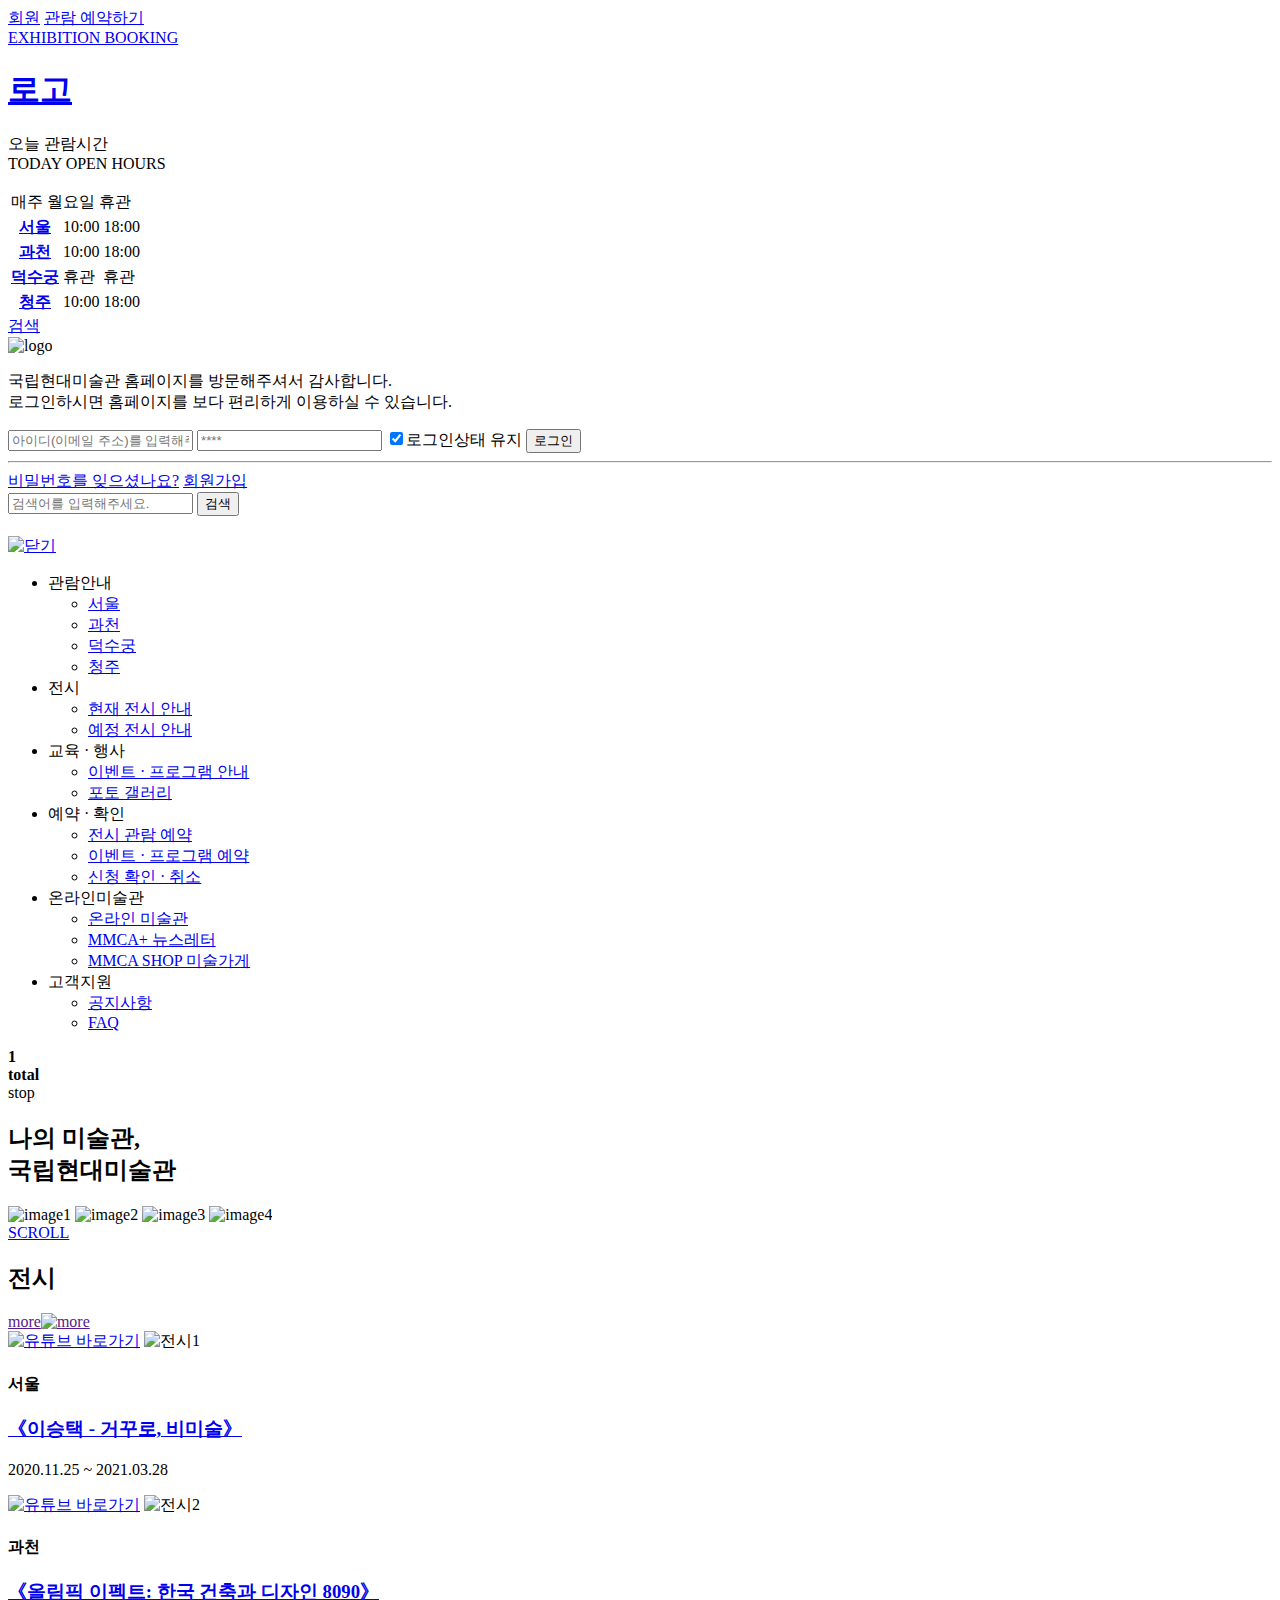
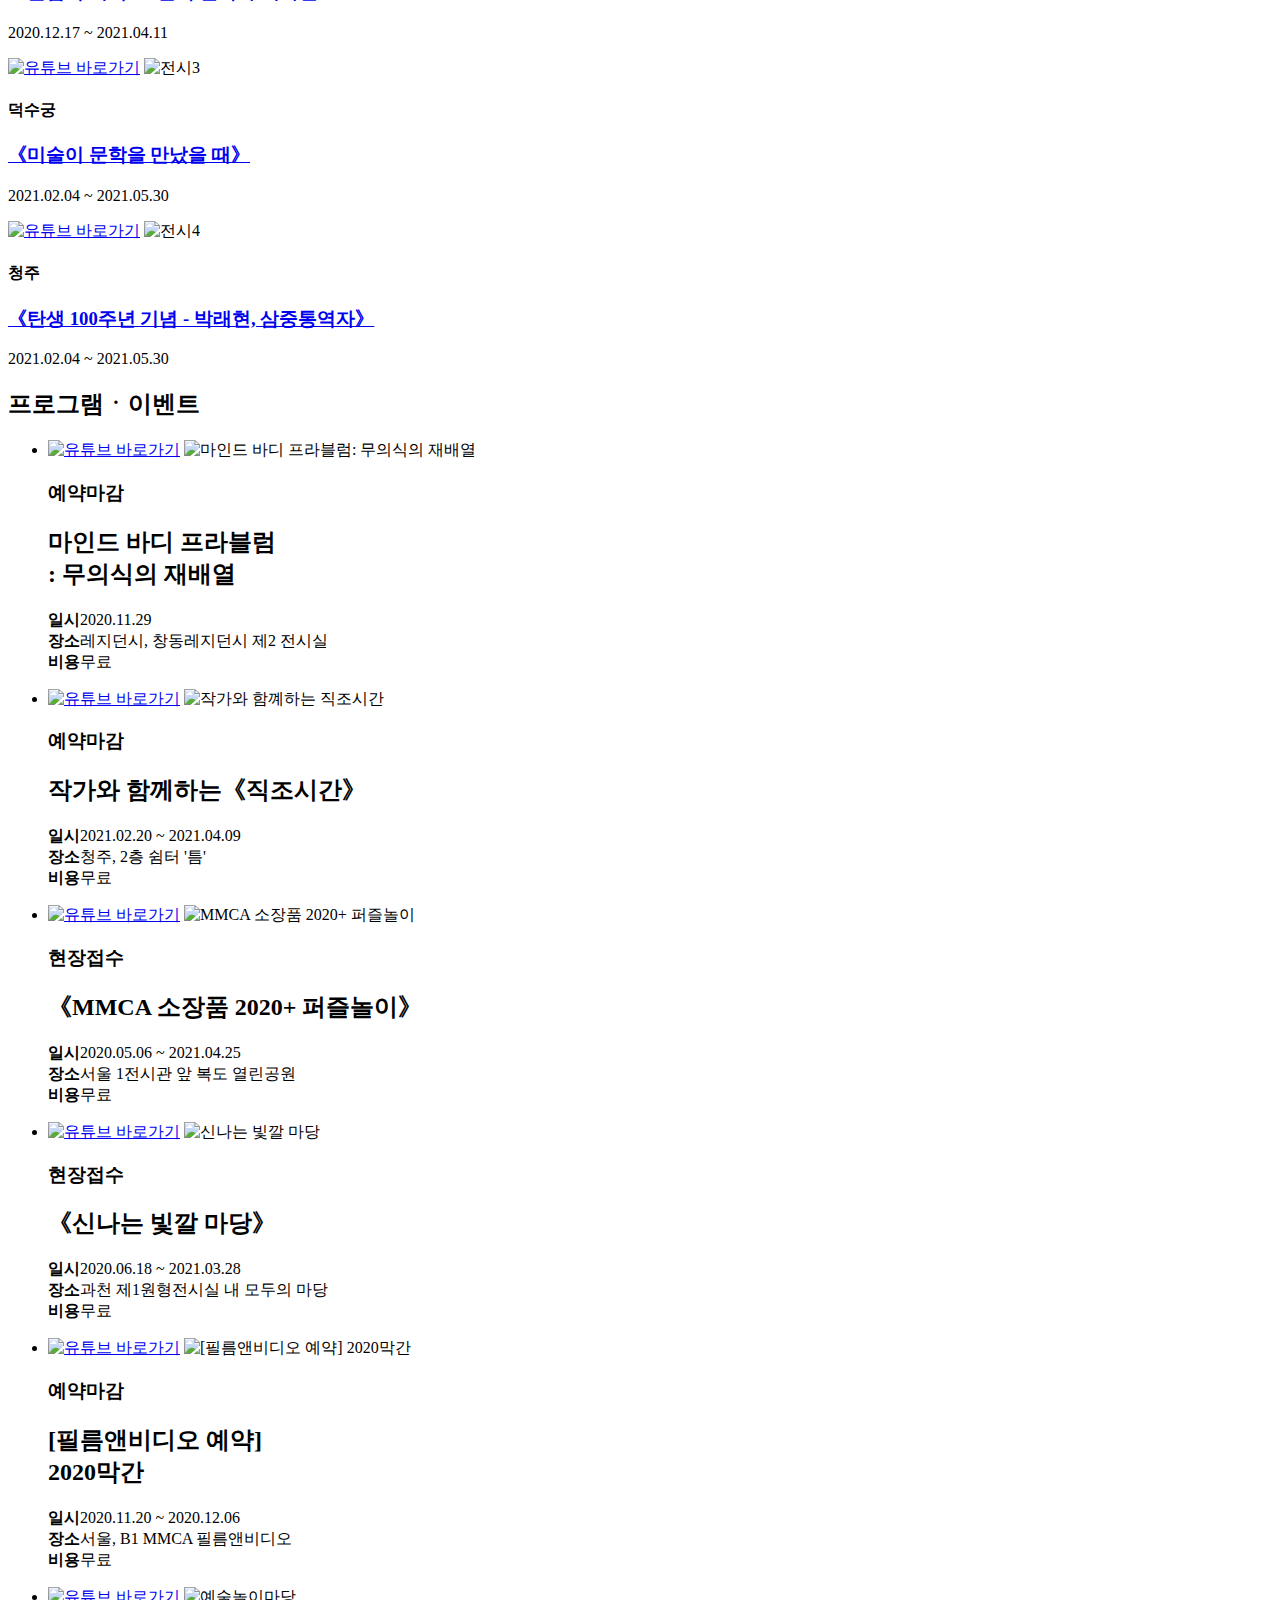
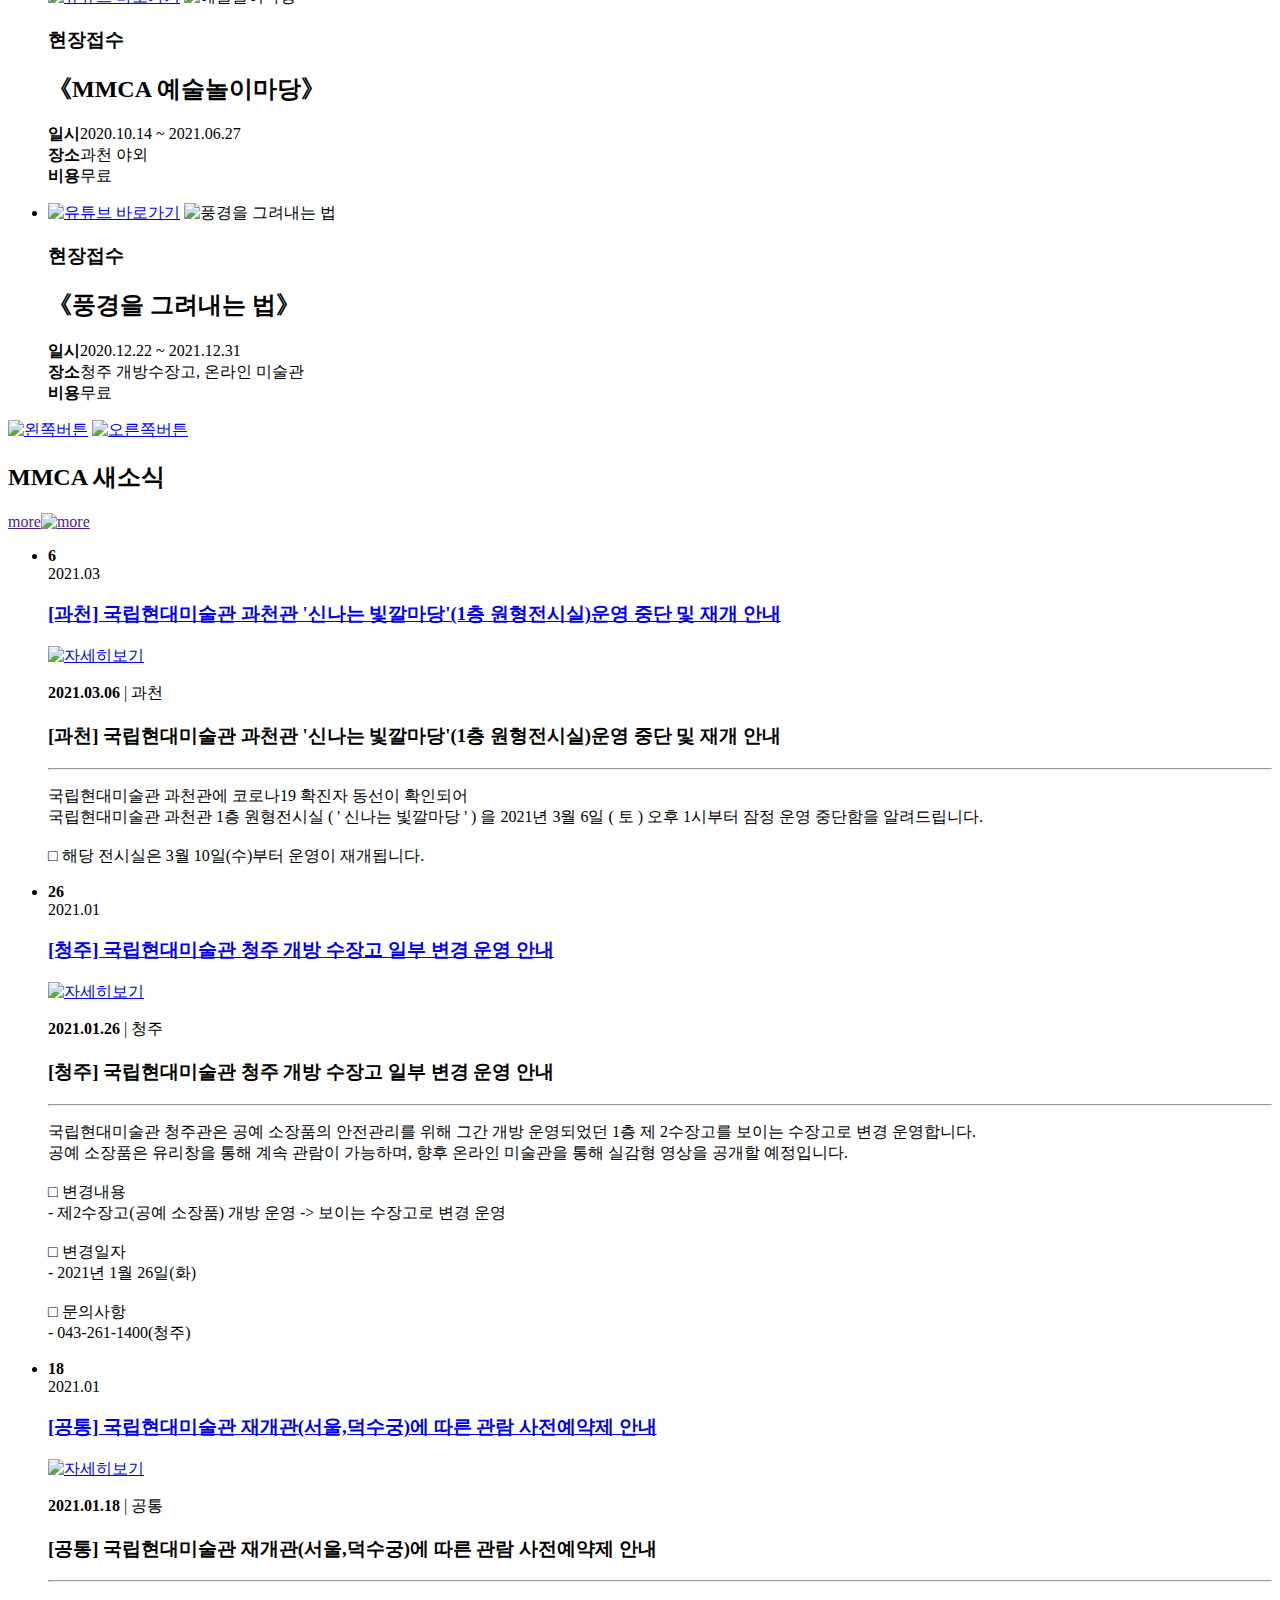
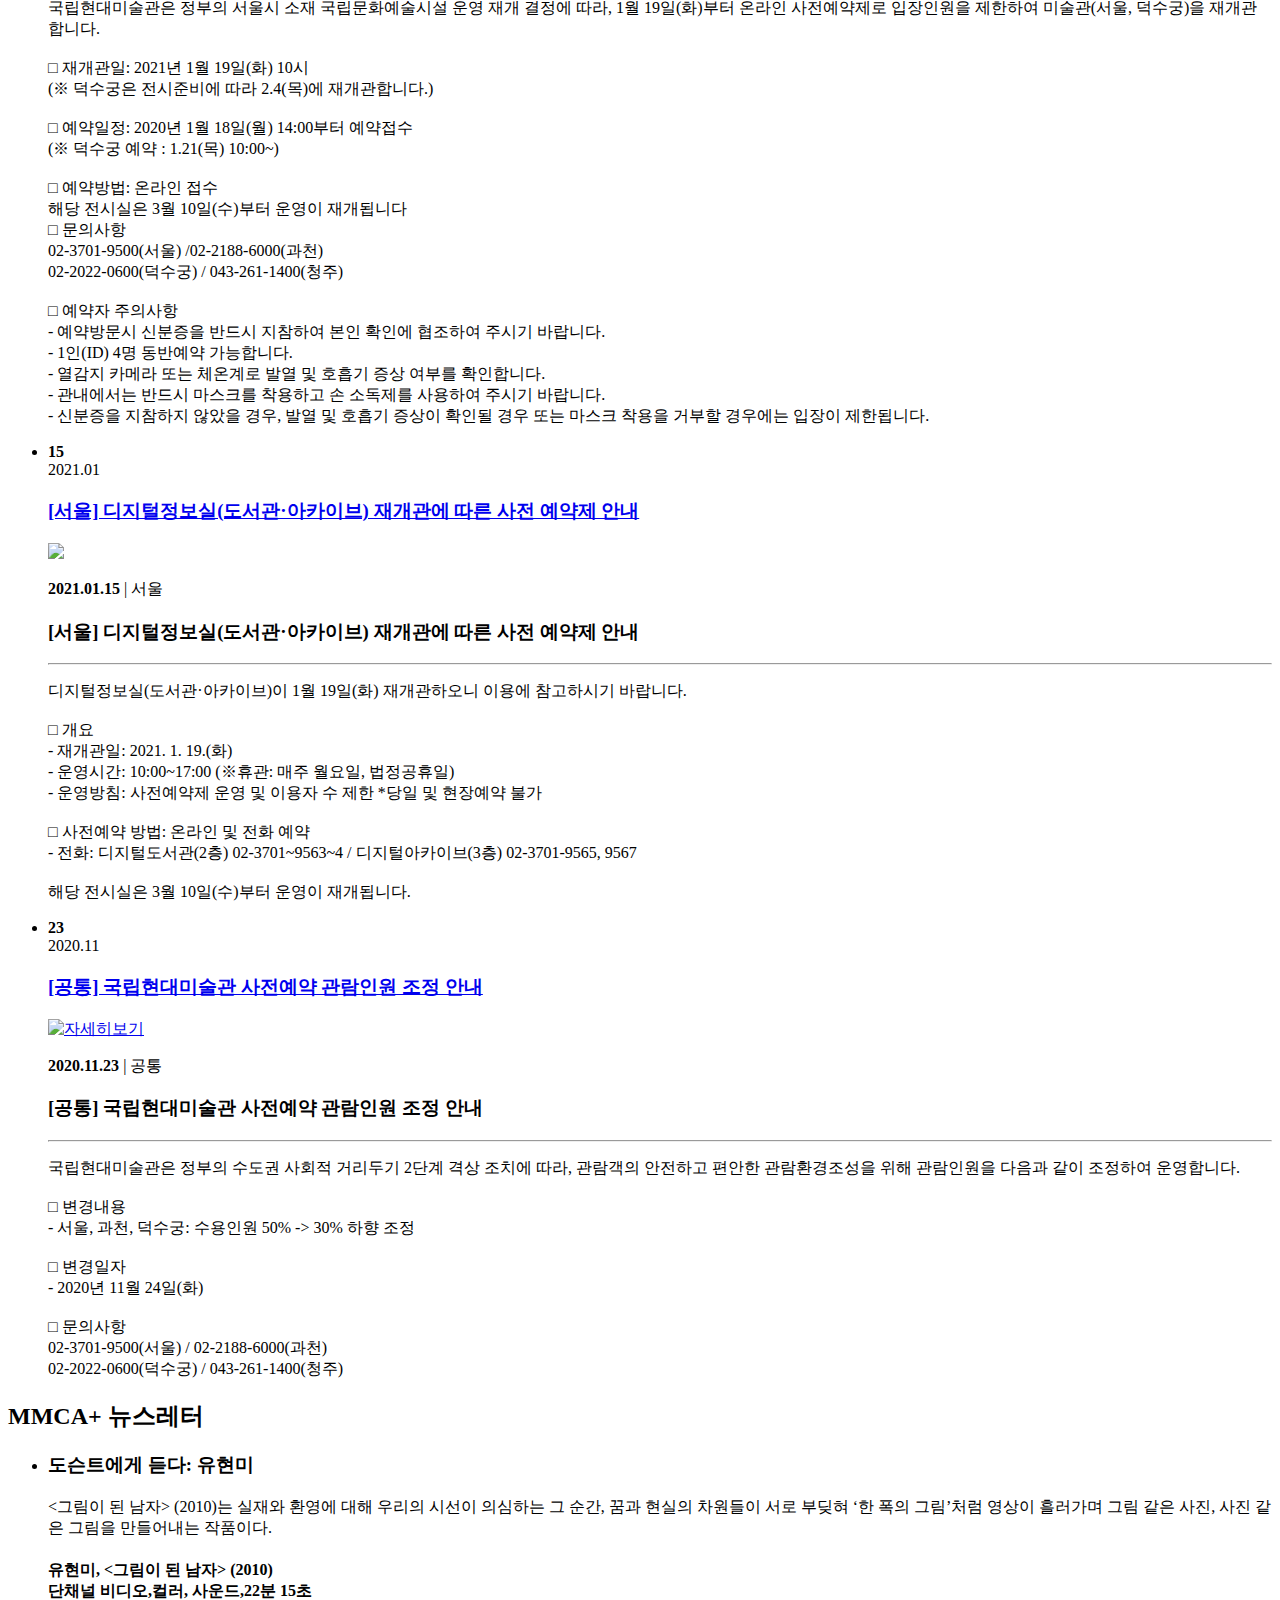
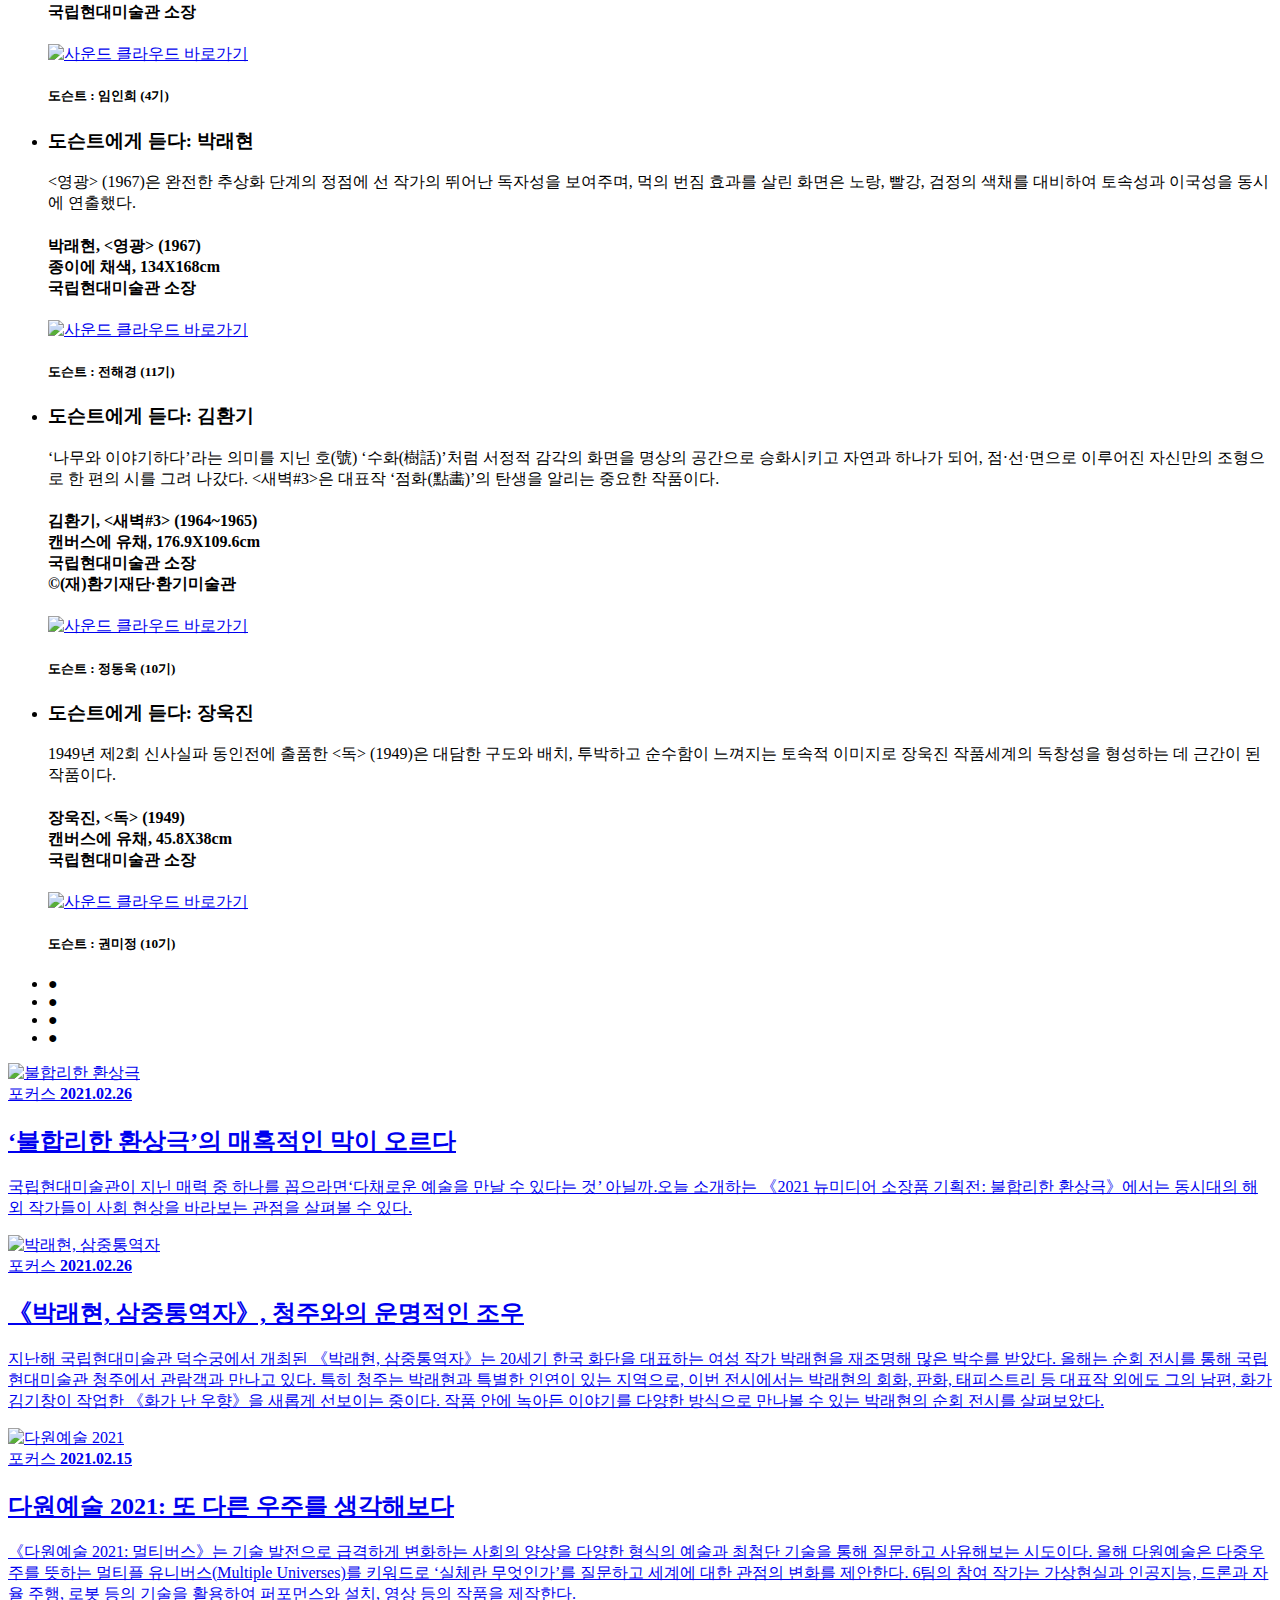
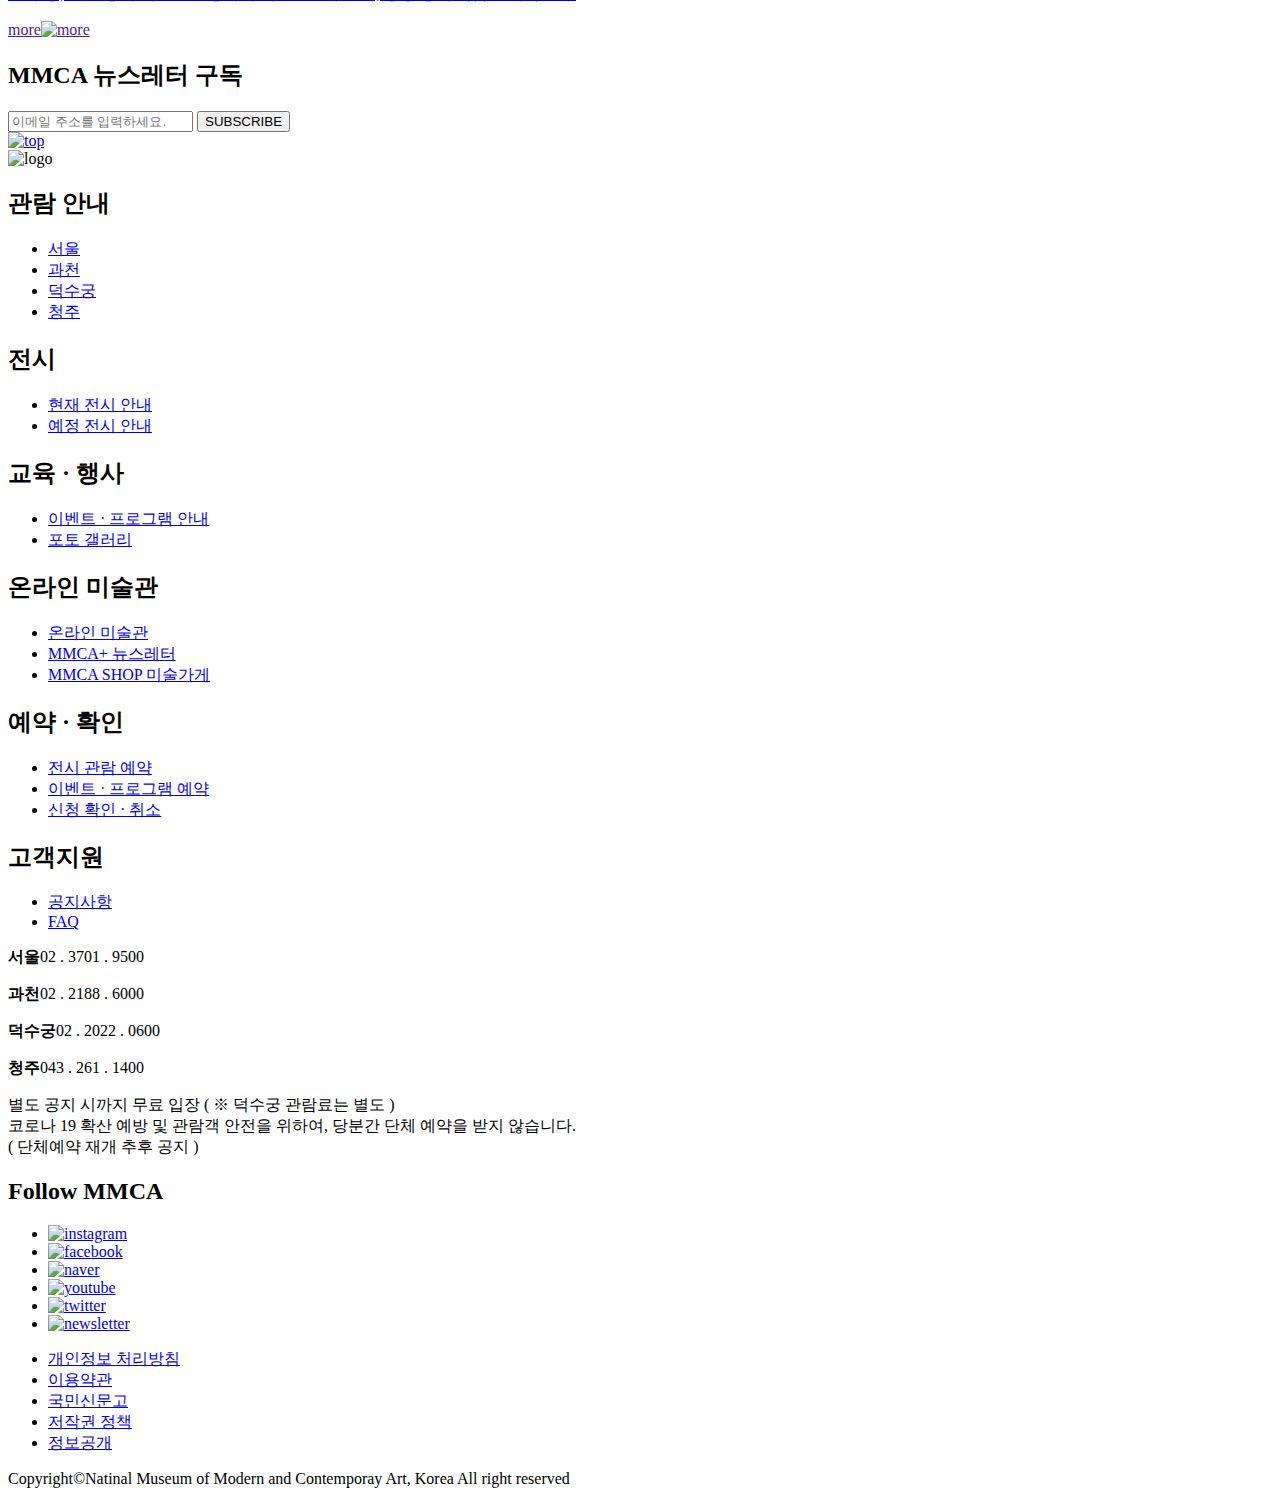
==== index.html @ 51058ab1 "Add files via upload" ====
<!DOCTYPE html>
<html lang="ko">

<head>
    <meta charset="UTF-8" />
    <meta http-equiv="X-UA-Compatible" content="IE=edge" />
    <title>국립현대미술관</title>
    <link rel="shortcut icon" href="images/favicon/logo-Favicon.ico" />
    <link rel="stylesheet" type="text/css" href="css/reset.css" />
    <link rel="stylesheet" type="text/css" href="css/colorbox.css" />
    <link rel="stylesheet" type="text/css" href="css/index.css" />
    <script src="js/jquery-1.12.4.min.js"></script>
    <script src="js/jquery-ui.min.js"></script>
    <script src="js/jquery.colorbox-min.js"></script>
    <script src="js/index.js"></script>
</head>


<body>
    <header id="header">
        <div class="header_inner">
            <a href="#" class="menu_btn">
                <b>
                    <span class="line1"></span>
                    <span class="line2"></span>
                    <span class="line3"></span>
                </b>
            </a>
            <a href="#" class="user_btn">회원</a>

            <a href="#" class="booking_btn">관람 예약하기<br /><span>EXHIBITION BOOKING</span></a>
            <h1 class="logo"><a href="index.html">로고</a></h1>
            <div class="opening_btn">
                <p>오늘 관람시간<br /><span>TODAY OPEN HOURS</span></p>

                <table>
                    <tr>
                        <td colspan="3"> 매주 월요일 휴관 </td>
                    </tr>
                    <tr>
                        <th><a href="exhibition.html">서울</a></th>
                        <td>10:00</td>
                        <td>18:00</td>
                    </tr>
                    <tr>
                        <th><a href="exhibition.html">과천</a></th>
                        <td>10:00</td>
                        <td>18:00</td>
                    </tr>
                    <tr>
                        <th><a href="exhibition.html">덕수궁</a></th>
                        <td>휴관</td>
                        <td>휴관</td>
                    </tr>
                    <tr>
                        <th><a href="exhibition.html">청주</a></th>
                        <td>10:00</td>
                        <td>18:00</td>
                    </tr>
                </table>
            </div>
            <a href="#" class="search_btn">검색</a>

        </div>

        <div id="user_box" class="user_box">
            <form class="user_form animate" action="#" method="POST">
                <img src="images/s_images/modal-logo.png" alt="logo" class="user_logo" />
                <p>
                    국립현대미술관 홈페이지를 방문해주셔서 감사합니다.<br />로그인하시면
                    홈페이지를 보다 편리하게 이용하실 수 있습니다.
                </p>
                <div class="user_continer">
                    <input type="email" placeholder="아이디(이메일 주소)를 입력해주세요." name="uname" required />
                    <input type="password" placeholder="****" name="psw" required />
                    <label class="remember">
                        <input type="checkbox" checked="checked" name="remember" />로그인상태 유지
                    </label>
                    <button type="submit">로그인</button>
                    <hr />
                    <span class="psw"><a href="#">비밀번호를 잊으셨나요?</a></span>
                    <span class="join"><a href="#">회원가입</a></span>
                </div>
            </form>
            <div class="bg"></div>
        </div>
        <div id="search_box" class="search_box">
            <form action="#" method="get" class="search_form animate">
                <input type="search" name="search_str" placeholder="검색어를 입력해주세요." />
                <button type="submit">검색</button>
            </form>
            <div class="bg"></div>
        </div>
        <div class="slide_menu">
            <nav>
                <h2 class="logo"></h2>
                <a href="#" class="close"><img src="images/s_images/nav-Icon-close.png" alt="닫기" /></a>
                <ul class="gnb">
                    <li class="depth1">
                        <span>관람안내</span>
                        <ul class="depth2">
                            <li><a href="visit.html">서울</a></li>
                            <li><a href="visit.html">과천</a></li>
                            <li><a href="visit.html">덕수궁</a></li>
                            <li><a href="visit.html">청주</a></li>
                        </ul>
                    </li>

                    <li class="depth1">
                        <span>전시</span>
                        <ul class="depth2">
                            <li><a href="exhibition.html">현재 전시 안내</a></li>
                            <li><a href="exhibition.html">예정 전시 안내</a></li>
                        </ul>
                    </li>
                    <li class="depth1">
                        <span>교육 · 행사</span>
                        <ul class="depth2">
                            <li><a href="#">이벤트 · 프로그램 안내</a></li>
                            <li><a href="#">포토 갤러리</a></li>
                        </ul>
                    </li>
                    <li class="depth1">
                        <span>예약 · 확인</span>
                        <ul class="depth2">
                            <li><a href="#">전시 관람 예약</a></li>
                            <li><a href="#">이벤트 · 프로그램 예약</a></li>
                            <li><a href="#">신청 확인 · 취소</a></li>
                        </ul>
                    </li>

                    <li class="depth1">
                        <span>온라인미술관</span>
                        <ul class="depth2">
                            <li><a href="#">온라인 미술관</a></li>
                            <li><a href="#">MMCA+ 뉴스레터</a></li>
                            <li>
                                <a href="https://www.mmcashop.co.kr" target="_blank">MMCA SHOP 미술가게</a>
                            </li>
                        </ul>
                    </li>

                    <li class="depth1">
                        <span>고객지원</span>
                        <ul class="depth2">
                            <li><a href="#">공지사항</a></li>
                            <li><a href="#">FAQ</a></li>
                        </ul>
                    </li>
                </ul>
                <div class="menu_bg"></div>
            </nav>
        </div>
    </header>

    <main id="anchor1" class="page">
        <div id="main">

            <div class="left">

                <div id="slide_log">
                    <b class="count">1</b>
                    <div class="progress">
                        <span></span>
                    </div>
                    <b class="total">total</b>
                    <div class="control">
                        <a>stop</a>
                    </div>

                    <h2>나의 미술관,<br /><span>국립현대미술관</span></h2>
                </div>
            </div>
            <div class="main_slide">
                <img src="images/p_images/main-slide-1.png" alt="image1" class="active" />
                <img src="images/p_images/main-slide-2.png" alt="image2" />
                <img src="images/p_images/main-slide-3.png" alt="image3" />
                <img src="images/p_images/main-slide-4.png" alt="image4" />
            </div>
            <div class="scroll">
                <a href="#"><span>SCROLL</span></a>
            </div>
        </div>
    </main>
    <!--전시-->
    <section id="anchor2" class="page">
        <div class="wrap">
            <div class="top_wrap">
                <h2>전시</h2>
                <a href="" class="more_btn"><span class="motion">more</span><img src="images/s_images/more.png" alt="more" /></a>
            </div>

            <div class="exhibition_wrap">
                <div class="exhibition_box">
                    <!--//HOVER-->
                    <div class="img_box">
                        <a class="youtube" href="https://www.youtube.com/embed/fTu1I7o-Ls0" target="_blank"><img src="images/s_images/Icon-play-circle.png" alt="유튜브 바로가기" /></a>

                        <img src="images/p_images/exhibition-1.jpg" alt="전시1" />
                    </div>
                    <div class="info">
                        <h4 class="place">서울</h4>
                        <h3 class="subject">
                            <a href="#">《이승택 - 거꾸로, 비미술》</a>
                        </h3>
                        <p>2020.11.25 ~ 2021.03.28</p>
                    </div>
                </div>

                <div class="exhibition_box">
                    <!--//HOVER-->
                    <div class="img_box">
                        <a class="youtube" href="https://www.youtube.com/embed/PvD2aB8pCgw" target="_blank"><img src="images/s_images/Icon-play-circle.png" alt="유튜브 바로가기" /></a>

                        <img src="images/p_images/exhibition-2.jpg" alt="전시2" />
                    </div>
                    <div class="info">
                        <h4 class="place">과천</h4>
                        <h3 class="subject">
                            <a href="#">《올림픽 이펙트: 한국 건축과 디자인 8090》</a>
                        </h3>
                        <p>2020.12.17 ~ 2021.04.11</p>
                    </div>
                </div>

                <div class="exhibition_box">
                    <!--//HOVER-->
                    <div class="img_box">
                        <a class="youtube" href="https://www.youtube.com/embed/xanAzlp-4cU" target="_blank"><img src="images/s_images/Icon-play-circle.png" alt="유튜브 바로가기" /></a>

                        <img src="images/p_images/exhibition-3.png" alt="전시3" />
                    </div>

                    <div class="info">
                        <h4 class="place">덕수궁</h4>
                        <h3 class="subject">
                            <a href="#">《미술이 문학을 만났을 때》</a>
                        </h3>
                        <p>2021.02.04 ~ 2021.05.30</p>
                    </div>
                </div>

                <div class="exhibition_box">
                    <!--//HOVER-->
                    <div class="img_box">
                        <a class="youtube" href="https://www.youtube.com/embed/UVJIyiz0Rf4" target="_blank"><img src="images/s_images/Icon-play-circle.png" alt="유튜브 바로가기" /></a>

                        <img src="images/p_images/exhibition-4.jpg" alt="전시4" />
                    </div>
                    <div class="info">
                        <h4 class="place">청주</h4>
                        <h3 class="subject">
                            <a href="#">《탄생 100주년 기념 - 박래현, 삼중통역자》</a>
                        </h3>
                        <p>2021.02.04 ~ 2021.05.30</p>
                    </div>
                </div>
            </div>
        </div>
    </section>
    <!--이벤트-->
    <section id="anchor3" class="page">
        <h2>프로그램ㆍ이벤트</h2>
        <div id="eventMove">
            <!--이벤트 박스 -->
            <ul class="event_wrap">
                <li class="event1">
                    <div class="event_img">
                        <a class="youtube" href="https://www.youtube.com/embed/XAckNaCFVEc" target="_blank"><img src="images/s_images/Icon-play-circle.png" alt="유튜브 바로가기" /></a>

                        <img src="images/p_images/event-7.png" alt="마인드 바디 프라블럼: 무의식의 재배열" />
                    </div>

                    <div class="info">
                        <h3 class="caption">예약마감</h3>
                        <h2>마인드 바디 프라블럼<br />: 무의식의 재배열</h2>
                        <p>
                            <b>일시</b>2020.11.29<br />
                            <b>장소</b>레지던시, 창동레지던시 제2 전시실<br />
                            <b>비용</b>무료<br />
                        </p>
                    </div>
                </li>
                <li class="event2">
                    <div class="event_img">
                        <a class="youtube" href="https://www.youtube.com/embed/nSdS3ds6gTk" target="_blank"><img src="images/s_images/Icon-play-circle.png" alt="유튜브 바로가기" /></a>

                        <img src="images/p_images/event-5.png" alt="작가와 함꼐하는 직조시간" />
                    </div>

                    <div class="info">
                        <h3 class="caption">예약마감</h3>
                        <h2>작가와 함께하는《직조시간》</h2>
                        <p>
                            <b>일시</b>2021.02.20 ~ 2021.04.09<br />
                            <b>장소</b>청주, 2층 쉼터 '틈'<br />
                            <b>비용</b>무료<br />
                        </p>
                    </div>
                </li>
                <li class="event3">
                    <div class="event_img">
                        <a class="youtube" href="https://www.youtube.com/embed/McGyzt1WIWk" target="_blank"><img src="images/s_images/Icon-play-circle.png" alt="유튜브 바로가기" /></a>

                        <img src="images/p_images/event-1.png" alt="MMCA 소장품 2020+ 퍼즐놀이" />
                    </div>

                    <div class="info">
                        <h3 class="caption">현장접수</h3>
                        <h2>《MMCA 소장품 2020+ 퍼즐놀이》</h2>
                        <p>
                            <b>일시</b>2020.05.06 ~ 2021.04.25<br />
                            <b>장소</b>서울 1전시관 앞 복도 열린공원<br />
                            <b>비용</b>무료<br />
                        </p>
                        <p></p>
                    </div>
                </li>
                <li class="event4">
                    <div class="event_img">
                        <a class="youtube" href="https://www.youtube.com/embed/JSy-cx0ZkmY" target="_blank"><img src="images/s_images/Icon-play-circle.png" alt="유튜브 바로가기" /></a>

                        <img src="images/p_images/event-2.png" alt="신나는 빛깔 마당" />
                    </div>

                    <div class="info">
                        <h3 class="caption">현장접수</h3>
                        <h2>《신나는 빛깔 마당》</h2>
                        <p>
                            <b>일시</b>2020.06.18 ~ 2021.03.28<br />
                            <b>장소</b>과천 제1원형전시실 내 모두의 마당<br />
                            <b>비용</b>무료<br />
                        </p>
                    </div>
                </li>
                <li class="event5">
                    <div class="event_img">
                        <a class="youtube" href="https://www.youtube.com/embed/q8jZw4iZNmo" target="_blank"><img src="images/s_images/Icon-play-circle.png" alt="유튜브 바로가기" /></a>

                        <img src="images/p_images/event-6.png" alt="[필름앤비디오 예약] 2020막간" />
                    </div>

                    <div class="info">
                        <h3 class="caption">예약마감</h3>
                        <h2>
                            [필름앤비디오 예약]<br />
                            2020막간
                        </h2>
                        <p>
                            <b>일시</b>2020.11.20 ~ 2020.12.06<br />
                            <b>장소</b>서울, B1 MMCA 필름앤비디오<br />
                            <b>비용</b>무료<br />
                        </p>
                    </div>
                </li>
                <li class="event6">
                    <div class="event_img">
                        <a class="youtube" href="https://www.youtube.com/embed/ZgwqW1_BPio" target="_blank"><img src="images/s_images/Icon-play-circle.png" alt="유튜브 바로가기" /></a>
                        <img src="images/p_images/event-3.png" alt="예술놀이마당" />
                    </div>
                    <div class="info">
                        <h3 class="caption">현장접수</h3>
                        <h2>《MMCA 예술놀이마당》</h2>
                        <p>
                            <b>일시</b>2020.10.14 ~ 2021.06.27<br />
                            <b>장소</b>과천 야외<br />
                            <b>비용</b>무료<br />
                        </p>
                    </div>
                </li>
                <li class="event7">
                    <div class="event_img">
                        <a class="youtube" href="https://www.youtube.com/embed/KR4ZXMUNp_M" target="_blank"><img src="images/s_images/Icon-play-circle.png" alt="유튜브 바로가기" /></a>

                        <img src="images/p_images/event-4.png" alt="풍경을 그려내는 법" />
                    </div>

                    <div class="info">
                        <h3 class="caption">현장접수</h3>
                        <h2>《풍경을 그려내는 법》</h2>
                        <p>
                            <b>일시</b>2020.12.22 ~ 2021.12.31<br />
                            <b>장소</b>청주 개방수장고, 온라인 미술관<br />
                            <b>비용</b>무료<br />
                        </p>
                    </div>
                </li>
            </ul>
        </div>
        <!--이동버튼-->
        <a href="#" class="btn prev"><img src="images/s_images/prev-btn.png" alt="왼쪽버튼" /></a>
        <a href="#" class="btn next"><img src="images/s_images/next-btn.png" alt="오른쪽버튼" /></a>
    </section>
    <!--공지사항 -->
    <section id="anchor4" class="page">
        <div class="notice_wrap">
            <div class="top">
                <h2>MMCA 새소식</h2>
                <a href="" class="more_btn"><span class="motion">more</span><img src="images/s_images/more.png" alt="more" /></a>
            </div>

            <div class="notice">
                <ul class="show_box">
                    <li>
                        <div class="modal_wrap">
                            <p><b>6</b><br />2021.03</p>
                            <a class="modal" href="#modal_content_1">
                                <h3>
                                    [과천] 국립현대미술관 과천관 '신나는 빛깔마당'(1층
                                    원형전시실)운영 중단 및 재개 안내
                                </h3>
                                <img src="images/s_images/plus_b.png" alt="자세히보기" />
                            </a>
                        </div>

                        <div class="modal_hide">
                            <div class="modal_content" id="modal_content_1">
                                <p class="date"><b>2021.03.06</b> | 과천</p>

                                <h3>
                                    [과천] 국립현대미술관 과천관 '신나는 빛깔마당'(1층
                                    원형전시실)운영 중단 및 재개 안내
                                </h3>

                                <hr />

                                <p class="text">
                                    국립현대미술관 과천관에 코로나19 확진자 동선이 확인되어
                                    <br />국립현대미술관 과천관 1층 원형전시실 ( ' 신나는
                                    빛깔마당 ' ) 을 2021년 3월 6일 ( 토 ) 오후 1시부터 잠정 운영
                                    중단함을 알려드립니다. <br /><br />□ 해당 전시실은 3월
                                    10일(수)부터 운영이 재개됩니다.
                                </p>
                            </div>
                        </div>
                    </li>

                    <li>
                        <div class="modal_wrap">
                            <p><b>26</b><br />2021.01</p>
                            <a class="modal" href="#modal_content_2">
                                <h3>
                                    [청주] 국립현대미술관 청주 개방 수장고 일부 변경 운영 안내
                                </h3>
                                <img src="images/s_images/plus_b.png" alt="자세히보기" />
                            </a>
                        </div>

                        <div class="modal_hide">
                            <div class="modal_content" id="modal_content_2">
                                <p class="date"><b>2021.01.26 </b>| 청주</p>
                                <h3>
                                    [청주] 국립현대미술관 청주 개방 수장고 일부 변경 운영 안내
                                </h3>
                                <hr />
                                <p class="text">
                                    국립현대미술관 청주관은 공예 소장품의 안전관리를 위해 그간
                                    개방 운영되었던 1층 제 2수장고를 보이는 수장고로 변경
                                    운영합니다.<br />
                                    공예 소장품은 유리창을 통해 계속 관람이 가능하며, 향후
                                    온라인 미술관을 통해 실감형 영상을 공개할 예정입니다.<br /><br />
                                    □ 변경내용<br />
                                    - 제2수장고(공예 소장품) 개방 운영 -> 보이는 수장고로 변경
                                    운영<br /><br />
                                    □ 변경일자<br />
                                    - 2021년 1월 26일(화)<br /><br />
                                    □ 문의사항<br />
                                    - 043-261-1400(청주)<br />
                                </p>
                            </div>
                        </div>
                    </li>

                    <li>
                        <div class="modal_wrap">
                            <p><b>18</b><br />2021.01</p>

                            <a class="modal" href="#modal_content_3">
                                <h3>
                                    [공통] 국립현대미술관 재개관(서울,덕수궁)에 따른 관람
                                    사전예약제 안내
                                </h3>
                                <img src="images/s_images/plus_b.png" alt="자세히보기" />
                            </a>
                        </div>
                        <div class="modal_hide">
                            <div class="modal_content" id="modal_content_3">
                                <p class="date"><b>2021.01.18 </b>| 공통</p>
                                <h3>
                                    [공통] 국립현대미술관 재개관(서울,덕수궁)에 따른 관람
                                    사전예약제 안내
                                </h3>
                                <hr />
                                <p class="text">
                                    국립현대미술관은 정부의 서울시 소재 국립문화예술시설 운영
                                    재개 결정에 따라, 1월 19일(화)부터 온라인 사전예약제로
                                    입장인원을 제한하여 미술관(서울, 덕수궁)을 재개관합니다.<br /><br />
                                    □ 재개관일: 2021년 1월 19일(화) 10시<br />
                                    (※ 덕수궁은 전시준비에 따라 2.4(목)에 재개관합니다.)<br /><br />
                                    □ 예약일정: 2020년 1월 18일(월) 14:00부터 예약접수<br />
                                    (※ 덕수궁 예약 : 1.21(목) 10:00~)<br /><br />
                                    □ 예약방법: 온라인 접수<br />
                                    해당 전시실은 3월 10일(수)부터 운영이 재개됩니다<br />
                                    □ 문의사항<br />
                                    02-3701-9500(서울) /02-2188-6000(과천)<br />
                                    02-2022-0600(덕수궁) / 043-261-1400(청주)<br /><br />
                                    □ 예약자 주의사항<br />
                                    - 예약방문시 신분증을 반드시 지참하여 본인 확인에 협조하여
                                    주시기 바랍니다.<br />
                                    - 1인(ID) 4명 동반예약 가능합니다.<br />
                                    - 열감지 카메라 또는 체온계로 발열 및 호흡기 증상 여부를
                                    확인합니다.<br />
                                    - 관내에서는 반드시 마스크를 착용하고 손 소독제를 사용하여
                                    주시기 바랍니다.<br />
                                    - 신분증을 지참하지 않았을 경우, 발열 및 호흡기 증상이
                                    확인될 경우 또는 마스크 착용을 거부할 경우에는 입장이
                                    제한됩니다.
                                </p>
                            </div>
                        </div>
                    </li>

                    <li>
                        <div class="modal_wrap">
                            <p><b>15</b><br />2021.01</p>

                            <a class="modal" href="#modal_content_4">
                                <h3>
                                    [서울] 디지털정보실(도서관·아카이브) 재개관에 따른 사전
                                    예약제 안내
                                </h3>
                                <img src="images/s_images/plus_b.png" />
                            </a>
                        </div>
                        <div class="modal_hide">
                            <div class="modal_content" id="modal_content_4">
                                <p class="date"><b>2021.01.15 </b>| 서울</p>
                                <h3>
                                    [서울] 디지털정보실(도서관·아카이브) 재개관에 따른 사전
                                    예약제 안내
                                </h3>
                                <hr />
                                <p class="text">
                                    디지털정보실(도서관·아카이브)이 1월 19일(화) 재개관하오니
                                    이용에 참고하시기 바랍니다.<br /><br />
                                    □ 개요<br />
                                    - 재개관일: 2021. 1. 19.(화)<br />
                                    - 운영시간: 10:00~17:00 (※휴관: 매주 월요일, 법정공휴일)<br />
                                    - 운영방침: 사전예약제 운영 및 이용자 수 제한 *당일 및
                                    현장예약 불가<br /><br />
                                    □ 사전예약 방법: 온라인 및 전화 예약<br />
                                    - 전화: 디지털도서관(2층) 02-3701~9563~4 /
                                    디지털아카이브(3층) 02-3701-9565, 9567<br /><br />
                                    해당 전시실은 3월 10일(수)부터 운영이 재개됩니다.
                                </p>
                            </div>
                        </div>
                    </li>
                    <li>
                        <div class="modal_wrap">
                            <p><b>23</b><br />2020.11</p>

                            <a class="modal" href="#modal_content_5">
                                <h3>[공통] 국립현대미술관 사전예약 관람인원 조정 안내</h3>
                                <img src="images/s_images/plus_b.png" alt="자세히보기" />
                            </a>
                        </div>
                        <div class="modal_hide">
                            <div class="modal_content" id="modal_content_5">
                                <p class="date"><b>2020.11.23 </b>| 공통</p>
                                <h3>[공통] 국립현대미술관 사전예약 관람인원 조정 안내</h3>
                                <hr />
                                <p class="text">
                                    국립현대미술관은 정부의 수도권 사회적 거리두기 2단계 격상
                                    조치에 따라, 관람객의 안전하고 편안한 관람환경조성을 위해
                                    관람인원을 다음과 같이 조정하여 운영합니다.<br /><br />
                                    □ 변경내용<br />
                                    - 서울, 과천, 덕수궁: 수용인원 50% -> 30% 하향 조정<br /><br />
                                    □ 변경일자<br />
                                    - 2020년 11월 24일(화)<br /><br />
                                    □ 문의사항<br />
                                    02-3701-9500(서울) / 02-2188-6000(과천)<br />
                                    02-2022-0600(덕수궁) / 043-261-1400(청주)
                                </p>
                            </div>
                        </div>
                    </li>
                </ul>
                <!--show_box-->
            </div>
            <!--notice-->
        </div>
        <!--notice_wrap-->
    </section>
    <!--뉴스레터-->
    <section id="anchor5" class="page">
        <div class="docent">
            <h2>MMCA+ 뉴스레터</h2>
            <div class="show">
                <ul id="slide">
                    <li>
                        <div>
                            <h3><span>도슨트에게 듣다</span>: 유현미</h3>
                            <p>
                                &lt;그림이 된 남자&gt; (2010)는 실재와 환영에 대해 우리의
                                시선이 의심하는 그 순간, 꿈과 현실의 차원들이 서로 부딪혀 ‘한
                                폭의 그림’처럼 영상이 흘러가며 그림 같은 사진, 사진 같은
                                그림을 만들어내는 작품이다.
                            </p>

                            <h4>
                                유현미, &lt;그림이 된 남자&gt; (2010) <br />단채널
                                비디오,컬러, 사운드,22분 15초 <br />국립현대미술관 소장
                            </h4>
                            <a href="https://soundcloud.com/user-302013047/lijhtstsopdi/s-ltzv0BaVsoy" target="_blank" title="도슨트 들으러 가기" alt="도슨트 들으러 가기"><img src="images/s_images/Icon-soundcloud_w.svg" alt="사운드 클라우드 바로가기" /></a>
                            <h5>도슨트 : 임인희 (4기)</h5>
                        </div>
                    </li>

                    <li>
                        <div>
                            <h3><span>도슨트에게 듣다</span>: 박래현</h3>
                            <p>
                                &lt;영광&gt; (1967)은 완전한 추상화 단계의 정점에 선 작가의
                                뛰어난 독자성을 보여주며, 먹의 번짐 효과를 살린 화면은 노랑,
                                빨강, 검정의 색채를 대비하여 토속성과 이국성을 동시에
                                연출했다.
                            </p>

                            <h4>
                                박래현, &lt;영광&gt; (1967) <br />종이에 채색, 134X168cm<br />국립현대미술관
                                소장
                            </h4>
                            <a href="https://soundcloud.com/user-302013047/tadag9k678ko/s-DhZ0KFlxyfT" target="_blank" title="도슨트 들으러 가기" alt="도슨트 들으러 가기"><img src="images/s_images/Icon-soundcloud_w.svg" alt="사운드 클라우드 바로가기" /></a>
                            <h5>도슨트 : 전해경 (11기)</h5>
                        </div>
                    </li>

                    <li>
                        <div>
                            <h3><span>도슨트에게 듣다</span>: 김환기</h3>
                            <p>
                                ‘나무와 이야기하다’라는 의미를 지닌 호(號) ‘수화(樹話)’처럼
                                서정적 감각의 화면을 명상의 공간으로 승화시키고 자연과 하나가
                                되어, 점·선·면으로 이루어진 자신만의 조형으로 한 편의 시를
                                그려 나갔다. &lt;새벽#3&gt;은 대표작 ‘점화(點畵)’의 탄생을
                                알리는 중요한 작품이다.
                            </p>

                            <h4>
                                김환기, &lt;새벽#3&gt; (1964~1965) <br />캔버스에 유채,
                                176.9X109.6cm <br />국립현대미술관 소장
                                <br />&copy;(재)환기재단·환기미술관
                            </h4>
                            <a href="https://soundcloud.com/user-302013047/zbtw3swvxutf/s-xVkFWI3F89F" target="_blank" title="도슨트 들으러 가기" alt="도슨트 들으러 가기"><img src="images/s_images/Icon-soundcloud_w.svg" alt="사운드 클라우드 바로가기" /></a>
                            <h5>도슨트 : 정동욱 (10기)</h5>
                        </div>
                    </li>

                    <li>
                        <div>
                            <h3><span>도슨트에게 듣다</span>: 장욱진</h3>
                            <p>
                                1949년 제2회 신사실파 동인전에 출품한 &lt;독&gt; (1949)은
                                대담한 구도와 배치, 투박하고 순수함이 느껴지는 토속적 이미지로
                                장욱진 작품세계의 독창성을 형성하는 데 근간이 된 작품이다.
                            </p>

                            <h4>
                                장욱진, &lt;독&gt; (1949) <br />캔버스에 유채, 45.8X38cm
                                <br />국립현대미술관 소장
                            </h4>
                            <a href="https://soundcloud.com/user-302013047/umvppcgyyevd/s-IC8N3H1J26K" target="_blank" title="도슨트 들으러 가기" alt="도슨트 들으러 가기"><img src="images/s_images/Icon-soundcloud_w.svg" alt="사운드 클라우드 바로가기" /></a>
                            <h5>도슨트 : 권미정 (10기)</h5>
                        </div>
                    </li>
                </ul>
            </div>

            <ul class="btn">
                <li id="btn0">●</li>
                <li id="btn1">●</li>
                <li id="btn2">●</li>
                <li id="btn3">●</li>
            </ul>
        </div>

        <div class="news_wrap">
            <div class="news">
                <a href="#" class="link">
                    <div class="thumb">
                        <img src="images/p_images/newsletter-1.png" alt="불합리한 환상극" />
                    </div>

                    <div class="txt">
                        <span>포커스</span>
                        <b>2021.02.26</b>
                        <h2>‘불합리한 환상극’의 매혹적인 막이 오르다</h2>
                        <p>
                            국립현대미술관이 지닌 매력 중 하나를 꼽으라면‘다채로운 예술을
                            만날 수 있다는 것’ 아닐까.오늘 소개하는 《2021 뉴미디어 소장품
                            기획전: 불합리한 환상극》에서는 동시대의 해외 작가들이 사회
                            현상을 바라보는 관점을 살펴볼 수 있다.
                        </p>
                    </div>
                </a>
            </div>

            <div class="news">
                <a href="#" class="link">
                    <div class="thumb">
                        <img src="images/p_images/newsletter-2.png" alt="박래현, 삼중통역자" />
                    </div>

                    <div class="txt">
                        <span>포커스</span>
                        <b>2021.02.26</b>
                        <h2>《박래현, 삼중통역자》, 청주와의 운명적인 조우</h2>
                        <p>
                            지난해 국립현대미술관 덕수궁에서 개최된 《박래현, 삼중통역자》는
                            20세기 한국 화단을 대표하는 여성 작가 박래현을 재조명해 많은
                            박수를 받았다. 올해는 순회 전시를 통해 국립현대미술관 청주에서
                            관람객과 만나고 있다. 특히 청주는 박래현과 특별한 인연이 있는
                            지역으로, 이번 전시에서는 박래현의 회화, 판화, 태피스트리 등
                            대표작 외에도 그의 남편, 화가 김기창이 작업한 《화가 난 우향》을
                            새롭게 선보이는 중이다. 작품 안에 녹아든 이야기를 다양한
                            방식으로 만나볼 수 있는 박래현의 순회 전시를 살펴보았다.
                        </p>
                    </div>
                </a>
            </div>

            <div class="news">
                <a href="#" class="link">
                    <div class="thumb">
                        <img src="images/p_images/newsletter-3.png" alt="다원예술 2021" />
                    </div>

                    <div class="txt">
                        <span>포커스</span>
                        <b>2021.02.15</b>
                        <h2>다원예술 2021: 또 다른 우주를 생각해보다</h2>
                        <p>
                            《다원예술 2021: 멀티버스》는 기술 발전으로 급격하게 변화하는
                            사회의 양상을 다양한 형식의 예술과 최첨단 기술을 통해 질문하고
                            사유해보는 시도이다. 올해 다원예술은 다중우주를 뜻하는 멀티플
                            유니버스(Multiple Universes)를 키워드로 ‘실체란 무엇인가’를
                            질문하고 세계에 대한 관점의 변화를 제안한다. 6팀의 참여 작가는
                            가상현실과 인공지능, 드론과 자율 주행, 로봇 등의 기술을 활용하여
                            퍼포먼스와 설치, 영상 등의 작품을 제작한다.
                        </p>
                    </div>
                </a>
            </div>

            <a href="" class="more_btn"><span class="motion">more</span><img src="images/s_images/more.png" alt="more" /></a>
        </div>
    </section>

    <footer>
        <div class="email">
            <form name="footerNewsletter">
                <h2>MMCA 뉴스레터 구독</h2>
                <div class="input_wrap">
                    <input type="email" id="email" placeholder="이메일 주소를 입력하세요." autocomplete="email" />
                    <button type="submit">SUBSCRIBE</button>
                </div>
            </form>
            <a href="#" class="top"><img src="images/s_images/top.png" alt="top" /></a>
        </div>

        <div class="footer">
            <div class="footer_left">
                <img src="images/s_images/footer-logo.png" alt="logo" />
            </div>
            <div class="footer_right">
                <div class="sitemap">
                    <div class="mapbox">
                        <h2>관람 안내</h2>
                        <ul>
                            <li><a href="visit.html">서울</a></li>
                            <li><a href="visit.html">과천</a></li>
                            <li><a href="visit.html">덕수궁</a></li>
                            <li><a href="visit.html">청주</a></li>
                        </ul>
                    </div>
                    <div class="mapbox">
                        <h2>전시</h2>
                        <ul>
                            <li><a href="exhibition.html">현재 전시 안내</a></li>
                            <li><a href="exhibition.html">예정 전시 안내</a></li>
                        </ul>
                    </div>
                    <div class="mapbox">
                        <h2>교육 · 행사</h2>
                        <ul>
                            <li><a href="#">이벤트 · 프로그램 안내</a></li>
                            <li><a href="#">포토 갤러리</a></li>
                        </ul>
                    </div>
                    <div class="mapbox">
                        <h2>온라인 미술관</h2>
                        <ul>
                            <li><a href="#">온라인 미술관</a></li>
                            <li><a href="#">MMCA+ 뉴스레터</a></li>
                            <li>
                                <a href="https://www.mmcashop.co.kr" target="_blank">MMCA SHOP 미술가게</a>
                            </li>
                        </ul>
                    </div>
                    <div class="mapbox">
                        <h2>예약 · 확인</h2>
                        <ul>
                            <li><a href="#">전시 관람 예약</a></li>
                            <li><a href="#">이벤트 · 프로그램 예약</a></li>
                            <li><a href="#">신청 확인 · 취소</a></li>
                        </ul>
                    </div>
                    <div class="mapbox">
                        <h2>고객지원</h2>
                        <ul>
                            <li><a href="#">공지사항</a></li>
                            <li><a href="#">FAQ</a></li>
                        </ul>
                    </div>
                </div>
                <div class="r_bottom_wrap">
                    <div class="contact">
                        <p><b>서울</b>02 . 3701 . 9500</p>
                        <p><b>과천</b>02 . 2188 . 6000</p>
                        <p><b>덕수궁</b>02 . 2022 . 0600</p>
                        <p><b>청주</b>043 . 261 . 1400</p>

                        <span>별도 공지 시까지 무료 입장 ( ※ 덕수궁 관람료는 별도 )<br />코로나
                            19 확산 예방 및 관람객 안전을 위하여, 당분간 단체 예약을 받지
                            않습니다.<br />( 단체예약 재개 추후 공지 )</span>
                    </div>
                    <div class="follow">
                        <h2>Follow MMCA</h2>
                        <ul>
                            <li>
                                <a href="https://www.instagram.com/mmcakorea" target="_blank"><img src="images/s_images/instagram.png" alt="instagram" /></a>
                            </li>

                            <li>
                                <a href="https://www.facebook.com/mmcakorea" target="_blank"><img src="images/s_images/facebook.png" alt="facebook" /></a>
                            </li>
                            <li>
                                <a href="https://tv.naver.com/mmca" target="_blank"><img src="images/s_images/naver.png" alt="naver" /></a>
                            </li>

                            <li>
                                <a href="https://www.youtube.com/user/MMCAKorea" target="_blank"><img src="images/s_images/youtube.png" alt="youtube" /></a>
                            </li>

                            <li>
                                <a href="https://twitter.com/mmcakorea" target="_blank"><img src="images/s_images/twitter.png" alt="twitter" /></a>
                            </li>

                            <li>
                                <a href="#page6"><img src="images/s_images/mail.png" alt="newsletter" /></a>
                            </li>
                        </ul>
                    </div>
                </div>
            </div>
            <div class="footer_bottom">
                <ul>
                    <li><a href="#">개인정보 처리방침</a></li>
                    <li><a href="#">이용약관</a></li>
                    <li><a href="#">국민신문고</a></li>
                    <li><a href="#">저작권 정책</a></li>
                    <li><a href="#">정보공개</a></li>
                </ul>
                <p>
                    Copyright&copy;Natinal Museum of Modern and Contemporay Art, Korea
                    All right reserved
                </p>
            </div>
        </div>
    </footer>
</body>

</html>
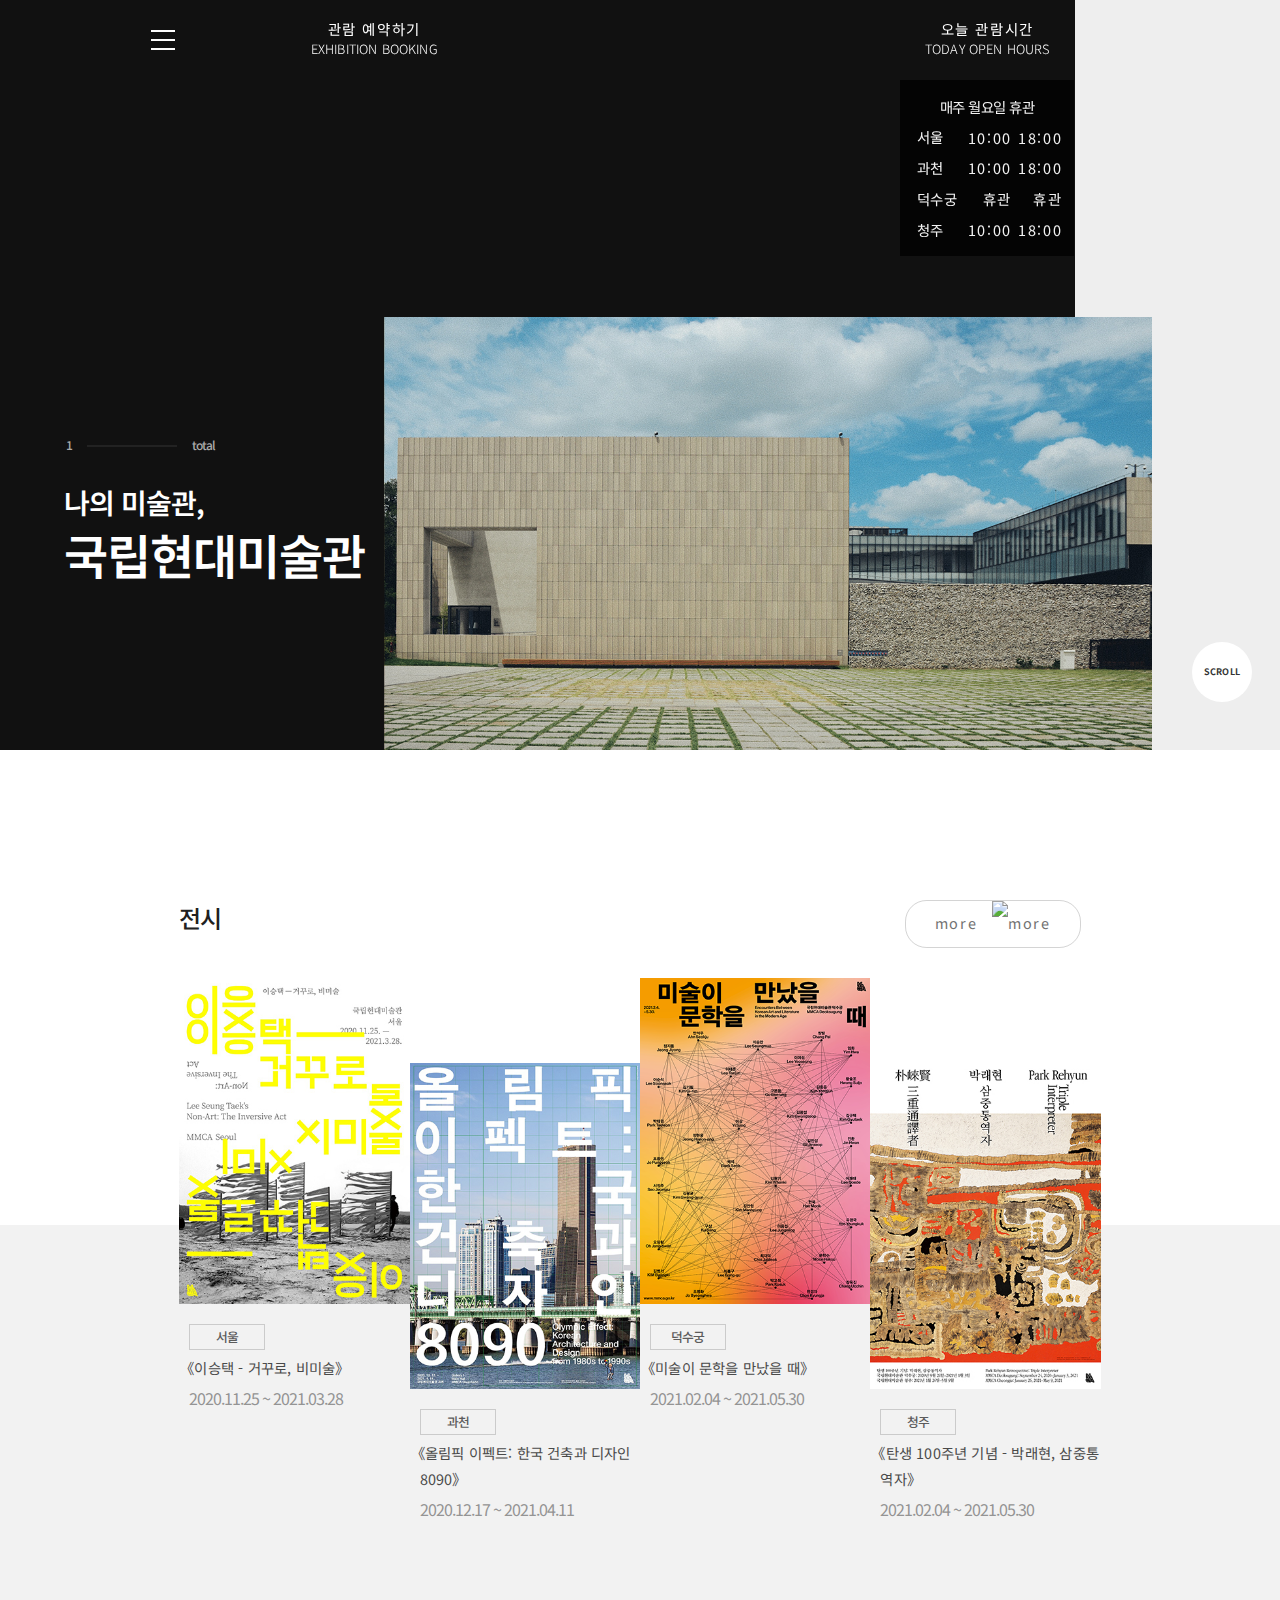
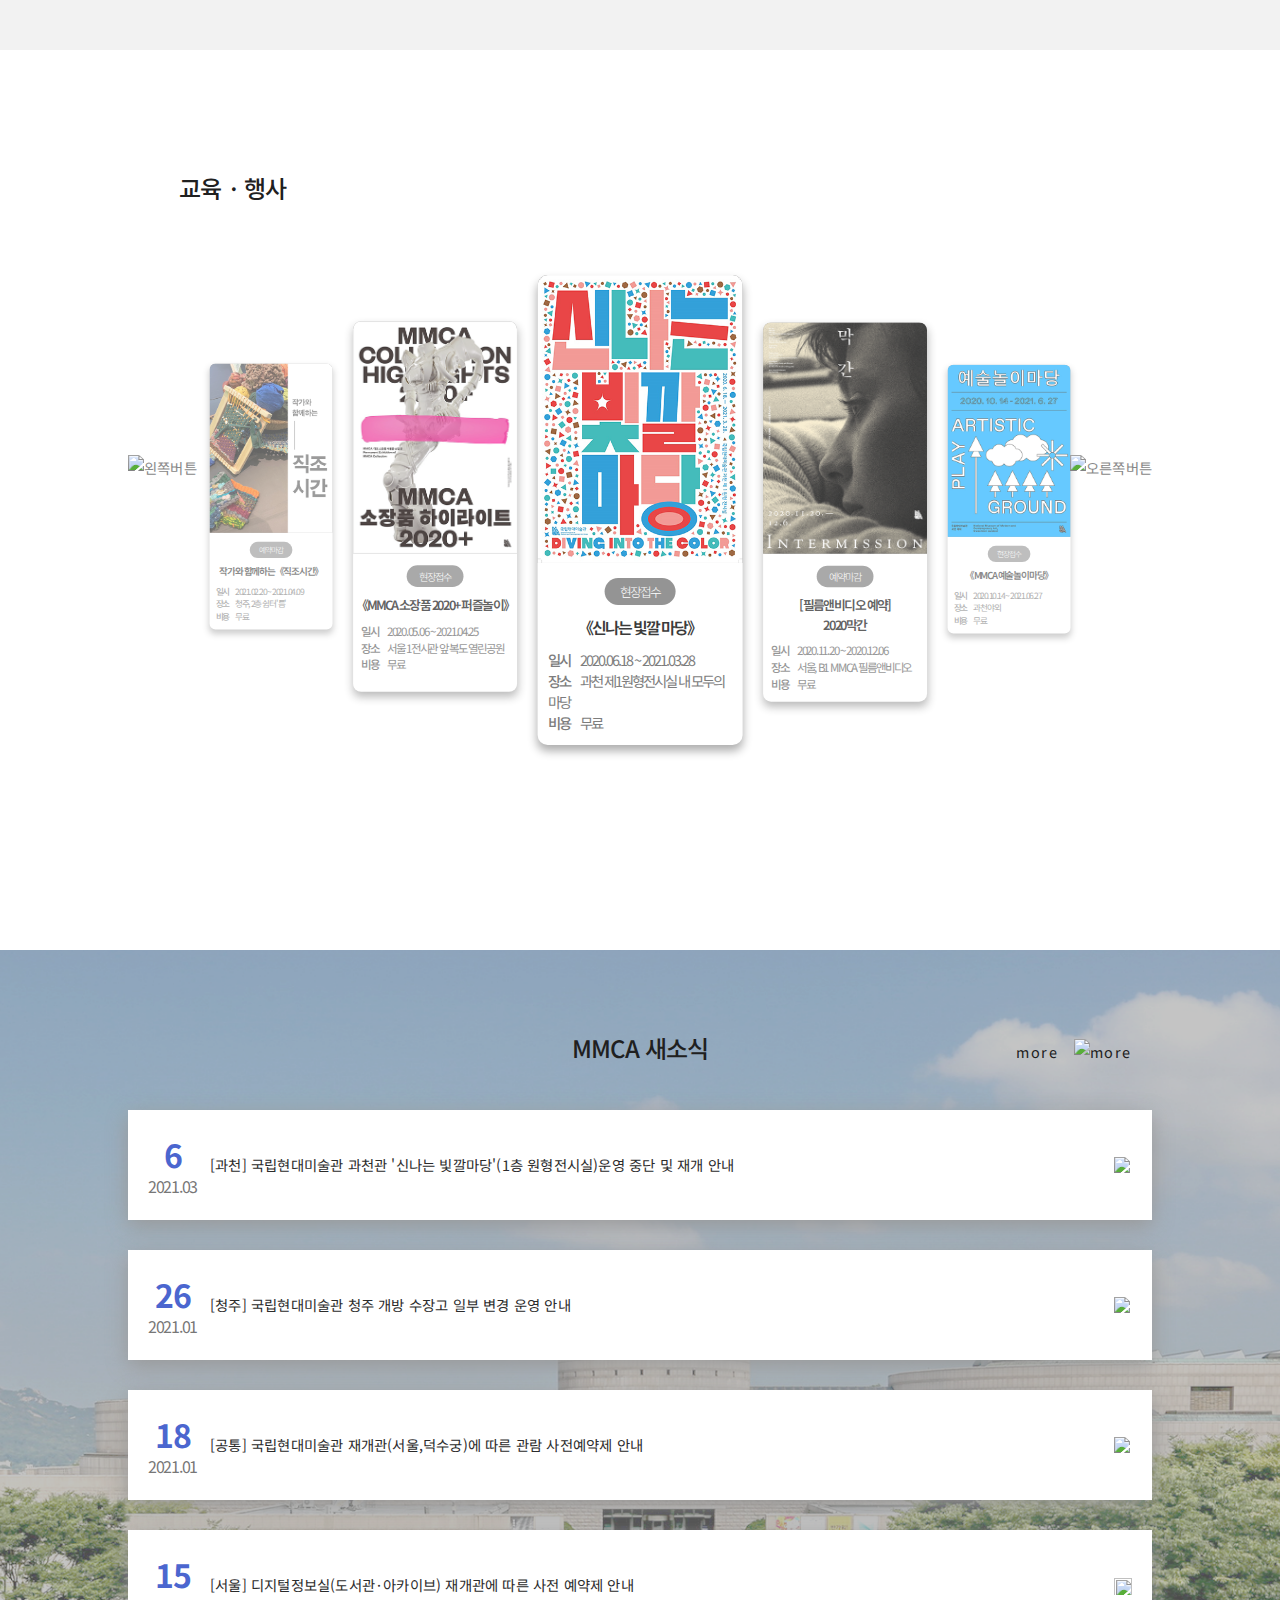
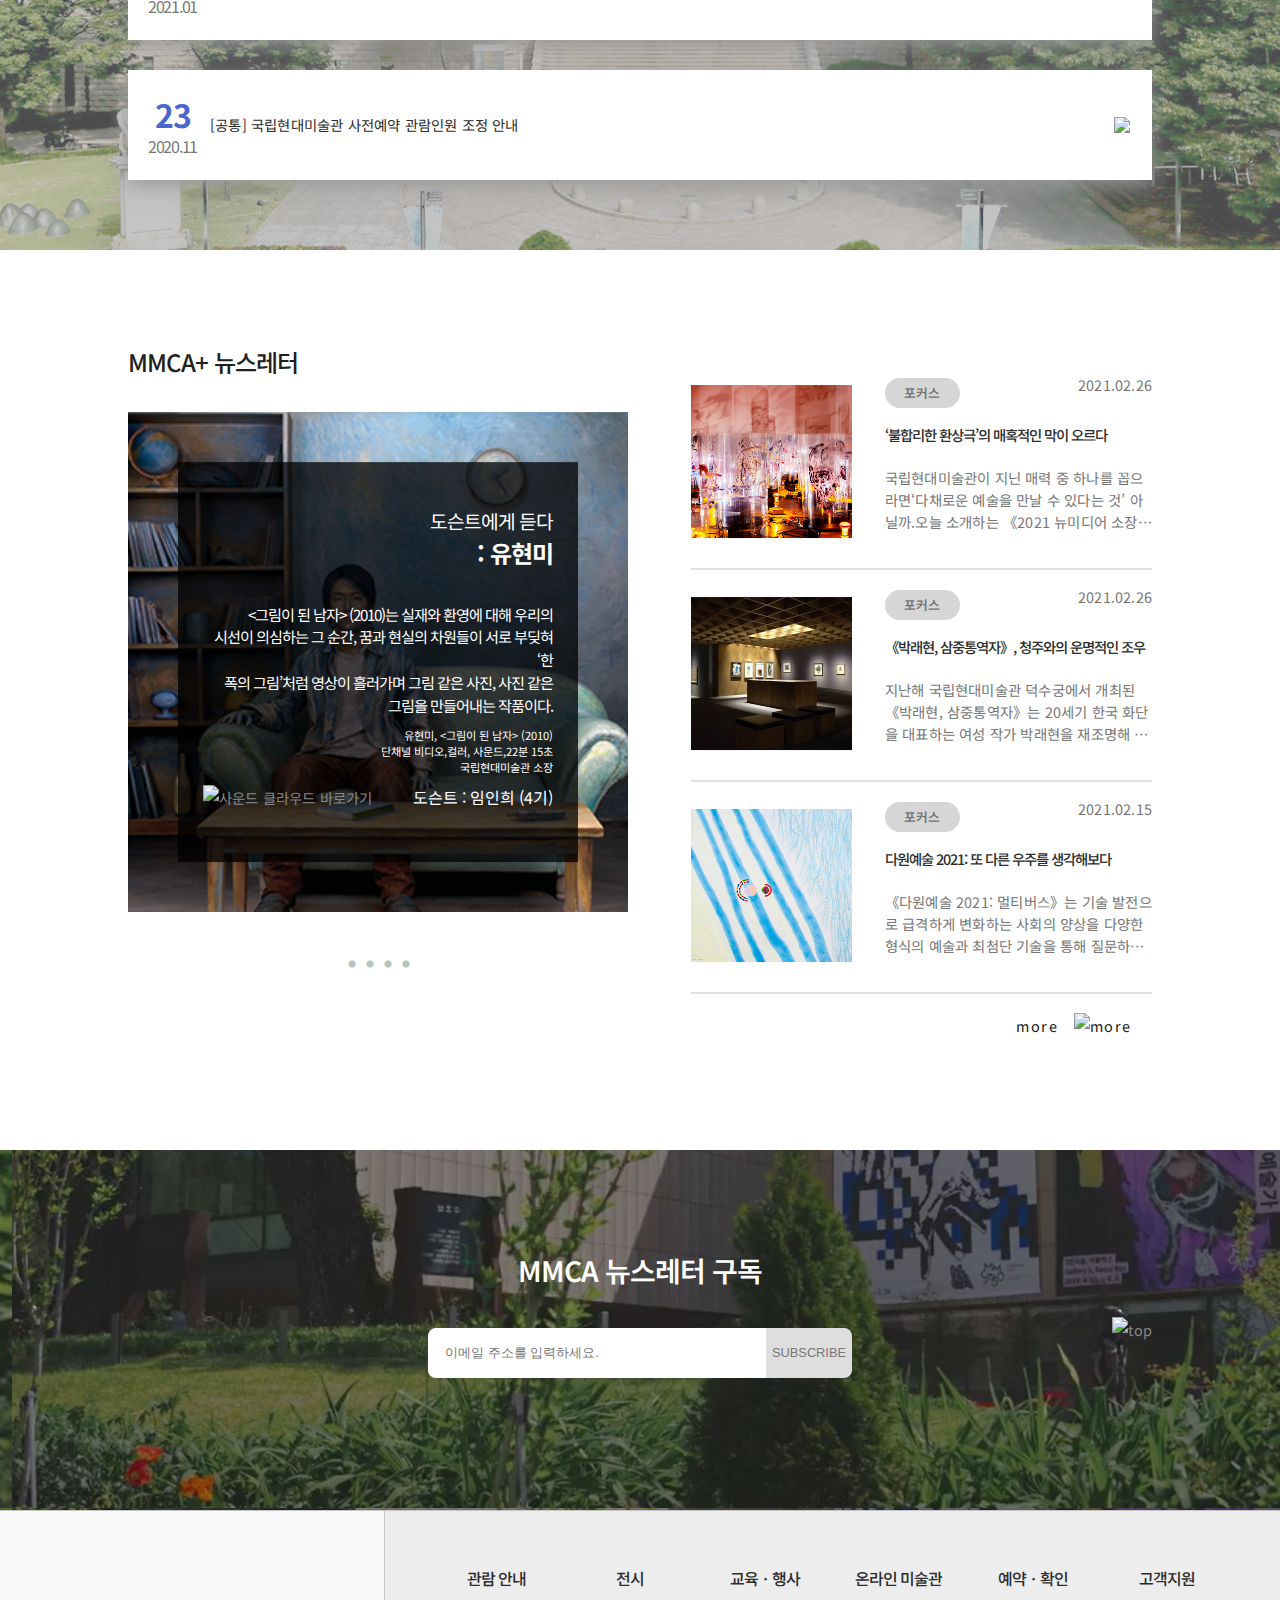
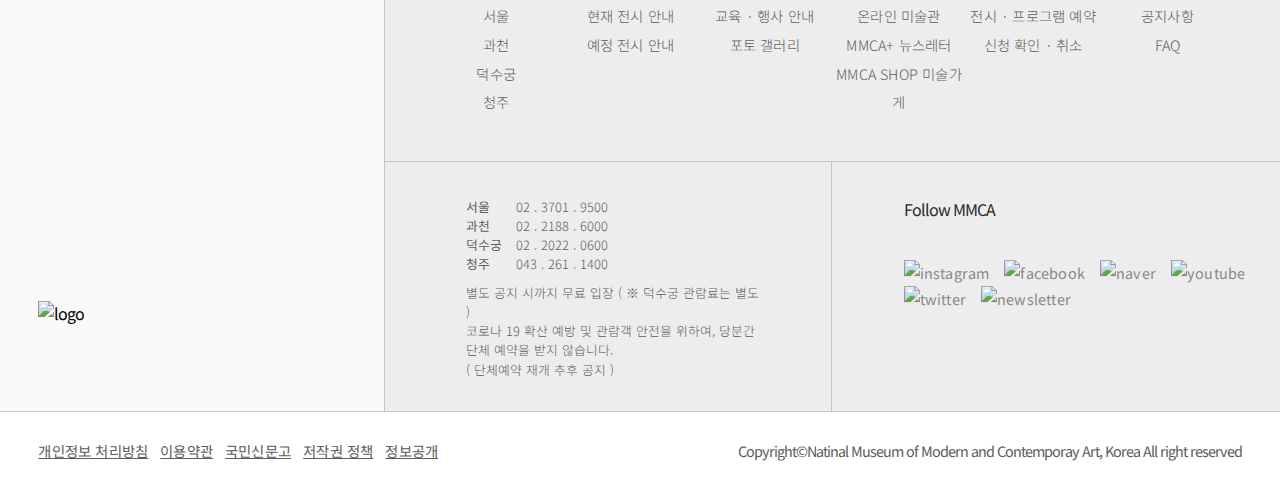
==== commit 5f42286f: "Add files via upload" ====
--- a/index.html
+++ b/index.html
@@ -116,24 +116,23 @@
                     <li class="depth1">
                         <span>교육 · 행사</span>
                         <ul class="depth2">
-                            <li><a href="#">이벤트 · 프로그램 안내</a></li>
-                            <li><a href="#">포토 갤러리</a></li>
+                            <li><a href="event.html">교육 · 행사 안내</a></li>
+                            <li><a href="event.html">포토 갤러리</a></li>
                         </ul>
                     </li>
                     <li class="depth1">
                         <span>예약 · 확인</span>
                         <ul class="depth2">
-                            <li><a href="#">전시 관람 예약</a></li>
-                            <li><a href="#">이벤트 · 프로그램 예약</a></li>
-                            <li><a href="#">신청 확인 · 취소</a></li>
+                            <li><a href="booking.html">전시 · 프로그램 예약</a></li>
+                            <li><a href="booking.html">신청 확인 · 취소</a></li>
                         </ul>
                     </li>
 
                     <li class="depth1">
                         <span>온라인미술관</span>
                         <ul class="depth2">
-                            <li><a href="#">온라인 미술관</a></li>
-                            <li><a href="#">MMCA+ 뉴스레터</a></li>
+                            <li><a href="online.html">온라인 미술관</a></li>
+                            <li><a href="online.html">MMCA+ 뉴스레터</a></li>
                             <li>
                                 <a href="https://www.mmcashop.co.kr" target="_blank">MMCA SHOP 미술가게</a>
                             </li>
@@ -143,8 +142,8 @@
                     <li class="depth1">
                         <span>고객지원</span>
                         <ul class="depth2">
-                            <li><a href="#">공지사항</a></li>
-                            <li><a href="#">FAQ</a></li>
+                            <li><a href="service.html">공지사항</a></li>
+                            <li><a href="service.html">FAQ</a></li>
                         </ul>
                     </li>
                 </ul>
@@ -260,7 +259,7 @@
     </section>
     <!--이벤트-->
     <section id="anchor3" class="page">
-        <h2>프로그램ㆍ이벤트</h2>
+        <h2>교육 · 행사</h2>
         <div id="eventMove">
             <!--이벤트 박스 -->
             <ul class="event_wrap">
@@ -757,7 +756,7 @@
         </div>
     </section>
 
-    <footer>
+     <footer>
         <div class="email">
             <form name="footerNewsletter">
                 <h2>MMCA 뉴스레터 구독</h2>
@@ -794,15 +793,15 @@
                     <div class="mapbox">
                         <h2>교육 · 행사</h2>
                         <ul>
-                            <li><a href="#">이벤트 · 프로그램 안내</a></li>
-                            <li><a href="#">포토 갤러리</a></li>
+                            <li><a href="event.html">교육 · 행사 안내</a></li>
+                            <li><a href="event.html">포토 갤러리</a></li>
                         </ul>
                     </div>
                     <div class="mapbox">
                         <h2>온라인 미술관</h2>
                         <ul>
-                            <li><a href="#">온라인 미술관</a></li>
-                            <li><a href="#">MMCA+ 뉴스레터</a></li>
+                            <li><a href="online.html">온라인 미술관</a></li>
+                            <li><a href="online.html">MMCA+ 뉴스레터</a></li>
                             <li>
                                 <a href="https://www.mmcashop.co.kr" target="_blank">MMCA SHOP 미술가게</a>
                             </li>
@@ -811,16 +810,15 @@
                     <div class="mapbox">
                         <h2>예약 · 확인</h2>
                         <ul>
-                            <li><a href="#">전시 관람 예약</a></li>
-                            <li><a href="#">이벤트 · 프로그램 예약</a></li>
-                            <li><a href="#">신청 확인 · 취소</a></li>
+                            <li><a href="booking.html">전시 · 프로그램 예약</a></li>
+                            <li><a href="booking.html">신청 확인 · 취소</a></li>
                         </ul>
                     </div>
                     <div class="mapbox">
                         <h2>고객지원</h2>
                         <ul>
-                            <li><a href="#">공지사항</a></li>
-                            <li><a href="#">FAQ</a></li>
+                            <li><a href="service.html">공지사항</a></li>
+                            <li><a href="service.html">FAQ</a></li>
                         </ul>
                     </div>
                 </div>
@@ -881,4 +879,4 @@
     </footer>
 </body>
 
-</html>+</html>
--- a/css/colorbox.css
+++ b/css/colorbox.css
@@ -0,0 +1,239 @@
+/*
+    Colorbox Core Style:
+    다음 CSS는 예제 테마간에 일관성이 있으며 변경해서는 안됩니다.
+*/
+#colorbox,
+#cboxOverlay,
+#cboxWrapper {
+  position: absolute;
+  top: 0;
+  left: 0;
+  z-index: 20;
+  overflow: hidden;
+  -webkit-transform: translate3d(0, 0, 0);
+}
+#cboxWrapper {
+  max-width: none;
+}
+#cboxOverlay {
+  position: fixed;
+  width: 100%;
+  height: 100%;
+}
+#cboxMiddleLeft,
+#cboxBottomLeft {
+  clear: left;
+}
+#cboxContent {
+  position: relative;
+}
+#cboxLoadedContent {
+  overflow: auto;
+  -webkit-overflow-scrolling: touch;
+}
+#cboxTitle {
+  margin: 0;
+}
+#cboxLoadingOverlay,
+#cboxLoadingGraphic {
+  position: absolute;
+  top: 0;
+  left: 0;
+  width: 100%;
+  height: 100%;
+}
+#cboxPrevious,
+#cboxNext,
+#cboxClose,
+#cboxSlideshow {
+  cursor: pointer;
+}
+.cboxPhoto {
+  float: left;
+  margin: auto;
+  border: 0;
+  display: block;
+  max-width: none;
+  -ms-interpolation-mode: bicubic;
+}
+.cboxIframe {
+  width: 100%;
+  height: 100%;
+  display: block;
+  border: 0;
+  padding: 0;
+  margin: 0;
+}
+#colorbox,
+#cboxContent,
+#cboxLoadedContent {
+  box-sizing: content-box;
+  -moz-box-sizing: content-box;
+  -webkit-box-sizing: content-box;
+}
+
+/* 
+    User Style:
+    Colorbox의 모양을 수정하려면 다음 스타일을 변경하십시오.  
+    They are
+    생성 된 HTML의 중첩을 나타내는 방식으로 '정렬'되고 탭이 지정됩니다.
+*/
+#cboxOverlay {
+  background: url(../images/s_images/overlay.png) repeat 0 0;
+  opacity: 0.9;
+  filter: alpha(opacity = 90);
+}
+#colorbox {
+  outline: 0;
+}
+#cboxTopLeft {
+  width: 21px;
+  height: 21px;
+  background: url(../images/s_images/controls.png) no-repeat -101px 0;
+}
+#cboxTopRight {
+  width: 21px;
+  height: 21px;
+  background: url(../images/s_images/controls.png) no-repeat -130px 0;
+}
+#cboxBottomLeft {
+  width: 21px;
+  height: 21px;
+  background: url(../images/s_images/controls.png) no-repeat -101px -29px;
+}
+#cboxBottomRight {
+  width: 21px;
+  height: 21px;
+  background: url(../images/s_images/controls.png) no-repeat -130px -29px;
+}
+#cboxMiddleLeft {
+  width: 21px;
+  background: url(../images/s_images/controls.png) left top repeat-y;
+}
+#cboxMiddleRight {
+  width: 21px;
+  background: url(../images/s_images/controls.png) right top repeat-y;
+}
+#cboxTopCenter {
+  height: 21px;
+  background: url(../images/s_images/border.png) 0 0 repeat-x;
+}
+#cboxBottomCenter {
+  height: 21px;
+  background: url(../images/s_images/border.png) 0 -29px repeat-x;
+}
+#cboxContent {
+  background: #fff;
+  overflow: hidden;
+}
+.cboxIframe {
+  background: #fff;
+}
+#cboxError {
+  padding: 50px;
+  border: 1px solid #ccc;
+}
+#cboxLoadedContent {
+  margin-bottom: 28px;
+}
+#cboxTitle {
+  position: absolute;
+  bottom: 4px;
+  left: 0;
+  text-align: center;
+  width: 100%;
+  color: #949494;
+}
+#cboxCurrent {
+  position: absolute;
+  bottom: 4px;
+  left: 58px;
+  color: #949494;
+}
+#cboxLoadingOverlay {
+  background: url(../images/s_images/loading_background.png) no-repeat center
+    center;
+}
+#cboxLoadingGraphic {
+  background: url(../images/s_images/loading.gif) no-repeat center center;
+}
+
+/* 이러한 요소는 버튼이며 원치 않는 기본 스타일을 방지하기 위해 추가 스타일을 재설정해야 할 수 있습니다. */
+#cboxPrevious,
+#cboxNext,
+#cboxSlideshow,
+#cboxClose {
+  border: 0;
+  padding: 0;
+  margin: 0;
+  overflow: visible;
+  width: auto;
+  background: none;
+}
+
+/* 윤곽을 피함 on :active (mouseclick), 윤곽선 유지 on :focus (tabbed navigating) */
+#cboxPrevious:active,
+#cboxNext:active,
+#cboxSlideshow:active,
+#cboxClose:active {
+  outline: 0;
+}
+
+#cboxSlideshow {
+  position: absolute;
+  bottom: 4px;
+  right: 30px;
+  color: #0092ef;
+}
+#cboxPrevious {
+  position: absolute;
+  bottom: 0;
+  left: 0;
+  background: url(../images/s_images/controls.png) no-repeat -75px 0;
+  width: 25px;
+  height: 25px;
+  text-indent: -9999px;
+}
+#cboxPrevious:hover {
+  background-position: -75px -25px;
+}
+#cboxNext {
+  position: absolute;
+  bottom: 0;
+  left: 27px;
+  background: url(../images/s_images/controls.png) no-repeat -50px 0;
+  width: 25px;
+  height: 25px;
+  text-indent: -9999px;
+}
+#cboxNext:hover {
+  background-position: -50px -25px;
+}
+#cboxClose {
+  position: absolute;
+  bottom: 0;
+  right: 0;
+  background: url(../images/s_images/controls.png) no-repeat -25px 0;
+  width: 25px;
+  height: 25px;
+  text-indent: -9999px;
+}
+#cboxClose:hover {
+  background-position: -25px -25px;
+}
+
+/*
+  The following fixes a problem where IE7 and IE8 replace a PNG's alpha transparency with a black fill
+  when an alpha filter (opacity change) is set on the element or ancestor element.  This style is not applied to or needed in IE9.
+  See: http://jacklmoore.com/notes/ie-transparency-problems/
+*/
+.cboxIE #cboxTopLeft,
+.cboxIE #cboxTopCenter,
+.cboxIE #cboxTopRight,
+.cboxIE #cboxBottomLeft,
+.cboxIE #cboxBottomCenter,
+.cboxIE #cboxBottomRight,
+.cboxIE #cboxMiddleLeft,
+.cboxIE #cboxMiddleRight {
+  filter: progid:DXImageTransform.Microsoft.gradient(startColorstr=#00FFFFFF,endColorstr=#00FFFFFF);
+}
--- a/css/index.css
+++ b/css/index.css
@@ -0,0 +1,1729 @@
+/*//////////////////////////////////////////
+             메인 INDEX.CSS
+///////////////////////////////////////////*/
+
+@charset "utf-8";
+
+/*jQeury용*/
+#black {
+  position: fixed;
+  top: 0;
+  left: 0;
+  z-index: 50;
+  width: 100%;
+  height: 100%;
+  background: rgba(0, 0, 0, 0.8);
+  cursor: pointer;
+}
+
+/* Add zoom animation */
+.animate {
+  -webkit-animation: animatezoom 0.6s;
+  animation: animatezoom 0.6s;
+}
+
+@-webkit-keyframes animatezoom {
+  from {
+    -webkit-transform: scale(0);
+  }
+
+  to {
+    -webkit-transform: scale(1);
+  }
+}
+
+@keyframes animatezoom {
+  from {
+    transform: scale(0);
+  }
+
+  to {
+    transform: scale(1);
+  }
+}
+a.more_btn > span.motion {
+  transition: all 0.5s ease-in-out;
+}
+a.more_btn:hover > span.motion {
+  position: relative;
+  display: inline-block;
+  color: rgb(138, 169, 197);
+}
+.notice_wrap .top > .more_btn:hover > span.motion {
+  color: rgba(244, 250, 255, 0.822);
+}
+a.more_btn > img {
+  transition: all 0.5s ease-in-out;
+}
+a.more_btn:hover > img {
+  position: relative;
+  display: inline-block;
+  transform: translateX(15px);
+}
+/*---------!!!스크롤 탑메뉴 디자인!!------------*/
+.newTM {
+  background: rgba(255, 255, 255, 0.7);
+  box-shadow: 0 5px 30px rgba(0, 0, 0, 0.1);
+  color: #111;
+}
+
+.newTM .header_inner a.menu_btn b > span {
+  background: #111;
+}
+
+.newTM .header_inner a.user_btn {
+  background: url(../images/s_images/header-person-b.svg);
+}
+
+.newTM .header_inner a.booking_btn {
+  color: #111;
+}
+
+.newTM .header_inner h1.logo a {
+  background: url(../images/s_images/header-logo-b.png);
+}
+
+.newTM .header_inner .opening_btn p {
+  color: #111;
+}
+
+/*-----------------!!! 끝!!!-----------------*/
+
+header {
+  position: fixed;
+  top: 0;
+  left: 0;
+  z-index: 50;
+  width: 100%;
+  height: 80px;
+  /* outline: 3px solid blue; */
+}
+
+header .header_inner {
+  left: 50%;
+  top: 0;
+  transform: translateX(-50%);
+  position: relative;
+  width: 80%;
+  margin-top: 0 auto;
+  text-align: center;
+  /* outline: 3px solid red; */
+}
+/*---!!메뉴 버튼!!---*/
+header .header_inner a.menu_btn {
+  position: absolute;
+  left: 0;
+  /* outline: 1px solid red; */
+  /* argimn: 30px 23px; */
+  /* outline: 1px solid blue; */
+  display: block;
+  width: 70px;
+  height: 80px;
+}
+header .header_inner a.menu_btn b {
+  position: relative;
+  margin: 30px 23px;
+  width: 24px;
+  height: 20px;
+  display: block;
+}
+header .header_inner a.menu_btn b > span {
+  position: absolute;
+  display: block;
+  height: 2px;
+  width: 100%;
+  background: #fff;
+  transition: all 0.5s ease-in-out;
+}
+
+header .header_inner a.menu_btn b > span.line1 {
+  top: 0;
+}
+
+header .header_inner a.menu_btn b > span.line2 {
+  top: 50%;
+  transform: translateY(-50%);
+}
+
+header .header_inner a.menu_btn b > span.line3 {
+  bottom: 0;
+}
+
+/*HOVER*/
+header .header_inner .menu_btn:hover > b > span.line1 {
+  transform: translate3d(0px, 3px, 0px);
+}
+
+header .header_inner .menu_btn:hover > b > span.line3 {
+  transform: translate3d(0px, -3px, 0px);
+}
+
+header .header_inner a.user_btn {
+  position: absolute;
+  left: 7.6%;
+  background: url(../images/s_images/header-person.svg);
+  width: 70px;
+  height: 80px;
+  text-indent: -99999px;
+}
+
+/*---!! 오늘 관람 시간 !!---*/
+
+header .header_inner .opening_btn {
+  position: absolute;
+  width: 174px;
+  right: 7.6%;
+  letter-spacing: 0.1rem;
+}
+
+header .header_inner .opening_btn p {
+  color: #fff;
+  cursor: pointer;
+  line-height: 1.3;
+  padding: 20px 0;
+  height: 80px;
+  font-size: 0.9rem;
+  box-sizing: border-box;
+}
+
+header .header_inner .opening_btn p span {
+  font-weight: 300;
+  font-size: 0.8rem;
+  letter-spacing: 0.01rem;
+}
+
+header .header_inner .opening_btn > table {
+  width: 174px;
+  box-sizing: border-box;
+  padding: 10px;
+  background-color: rgba(1, 1, 1, 0.8);
+  color: #f2f2f2;
+  font-size: 0.9rem;
+}
+
+header .header_inner .opening_btn:hover > table {
+  top: 80px;
+}
+
+header .header_inner .opening_btn table a {
+  color: #f2f2f2;
+}
+header .header_inner .opening_btn table a:hover {
+  text-decoration: underline;
+}
+
+header .header_inner .opening_btn table tr {
+  margin: 0 auto;
+  height: 28.8px;
+}
+
+header .header_inner .opening_btn table tr th {
+  text-indent: 5px;
+  text-align: left;
+}
+header .header_inner .opening_btn table tr td:first-child {
+  text-align: center;
+  letter-spacing: -0.5px;
+}
+header .header_inner .opening_btn table tr td {
+  text-align: right;
+}
+
+header .header_inner a.search_btn {
+  position: absolute;
+  right: 0;
+  display: block;
+  width: 70px;
+  height: 80px;
+  background: url(../images/s_images/header-search-b.svg);
+  text-indent: -99999px;
+  /* outline: 3px solid red; */
+}
+
+/*-----로그인 모달 레이아웃--------*/
+.user_box {
+  text-align: center;
+  position: fixed;
+  display: none;
+  top: 0;
+  left: 0;
+  z-index: 99999;
+  width: 100%;
+  height: 100%;
+  padding-top: 60px;
+}
+
+.user_box .bg {
+  padding: 500%;
+  position: fixed;
+  top: 0;
+  left: 0;
+  z-index: -1;
+  width: 200%;
+  height: 100%;
+  background: rgba(0, 0, 0, 0.8);
+  cursor: pointer;
+}
+
+.user_box form.user_form {
+  margin: 5% auto;
+  z-index: 70;
+  padding: 3% 1%;
+  border-radius: 10px;
+  background-color: #fff;
+  width: 25%;
+}
+
+.user_box .user_form input {
+  width: 90%;
+  margin: 0 auto;
+}
+
+.user_box .user_form p,
+a,
+label {
+  line-height: 1.8;
+  font-size: 0.9rem;
+  letter-spacing: 0.2px;
+  color: #888;
+}
+
+.user_box .user_form hr {
+  margin: 25px 0;
+}
+
+.user_box input[type="email"],
+.user_box input[type="password"] {
+  width: 100%;
+  font-size: 1rem;
+  padding: 18px;
+  margin-bottom: 10px;
+  display: inline-block;
+  border: 1px solid #ccc;
+  box-sizing: border-box;
+}
+
+.user_box button {
+  background-color: #666;
+  border-radius: 50px;
+  color: white;
+  padding: 14px 20px;
+  margin: 8px 0;
+  border: none;
+  cursor: pointer;
+  width: 100%;
+}
+
+.user_box button:hover {
+  opacity: 0.7;
+}
+
+.user_box img.user_logo {
+  padding: 5px 0 10px 0;
+  width: 40%;
+}
+
+.user_box label.remember {
+  float: left;
+}
+
+.user_box .user_continer {
+  padding: 16px;
+}
+
+.user_box input[type="checkbox"] {
+  margin: 12px 0;
+  width: auto;
+  margin-right: 10px;
+  letter-spacing: 0.2px;
+  color: #888;
+}
+
+.user_box span.psw {
+  float: left;
+}
+
+.user_box span.join {
+  float: right;
+}
+
+header .header_inner a.booking_btn {
+  position: absolute;
+  width: 173px;
+  padding: 20px 0;
+  left: 15.6%;
+  line-height: 1.3;
+  letter-spacing: 0.1rem;
+  color: #fff;
+  font-size: 0.9rem;
+}
+
+header .header_inner a.booking_btn span {
+  font-weight: 300;
+  font-size: 0.8rem;
+  letter-spacing: 0.01rem;
+}
+
+header .header_inner h1.logo {
+  position: absolute;
+  left: 50%;
+  -webkit-transform: translateX(-50%);
+  -ms-transform: translateX(-50%);
+  transform: translateX(-50%);
+}
+
+header .header_inner h1.logo a {
+  display: block;
+  width: 70px;
+  height: 80px;
+  text-indent: -99999px;
+  background: url(../images/s_images/header-logo.png);
+}
+
+/*-----검색창 레이아웃--------*/
+.search_box {
+  display: none;
+  position: fixed;
+  top: 0;
+  left: 0;
+  z-index: 100;
+  width: 100%;
+  height: 100%;
+  text-align: center;
+}
+
+.search_box .bg {
+  position: fixed;
+  top: 0;
+  left: 0;
+  z-index: -1;
+  width: 100%;
+  height: 100%;
+  background: rgba(0, 0, 0, 0.8);
+  cursor: pointer;
+}
+
+.search_box form.search_form {
+  z-index: 70;
+  width: 600px;
+  margin: 20% auto;
+  position: relative;
+  border-radius: 6px;
+  overflow: hidden;
+  background-color: #fff;
+}
+
+.search_box form.search_form input {
+  width: 550px;
+  height: 60px;
+  padding: 0 10px;
+  font-size: 20px;
+  text-align: center;
+}
+
+.search_box form.search_form input::placeholder {
+  color: #555;
+  text-align: center;
+  font-size: 1rem;
+}
+
+.search_box form.search_form button {
+  position: absolute;
+  top: 0;
+  right: 0;
+  width: 60px;
+  height: 60px;
+  background: url(../images/s_images/Icon-search.png) no-repeat center;
+  text-indent: -99999px;
+  cursor: pointer;
+}
+
+/*-----------------슬라이드 메뉴-----------------*/
+div.slide_menu {
+  /* outline: 3px solid pink; */
+  position: absolute;
+  top: 0;
+  width: 23%;
+  /* width: 600px; */
+  height: 940px;
+  left: -23%;
+  /* width: 19.791666666666664%; */
+  text-align: right;
+  background: #fff;
+  /* box-sizing: border-box; */
+  z-index: 500;
+  font-size: 0.98rem;
+}
+
+div.menu_bg {
+  width: 115.6%;
+  height: 900%;
+  background-color: #fff;
+  position: absolute;
+  left: -10%;
+  /* outline: 3px solid blue; */
+}
+
+div.slide_menu nav {
+  /* padding: 30px; */
+  /* outline: 3px solid palegreen; */
+  position: relative;
+  width: 90%;
+  padding: 0 1%;
+  margin: 0 auto;
+  height: 100%;
+  display: block;
+  /*outline: 3px solid red;*/
+}
+
+div.slide_menu nav h2.logo {
+  position: absolute;
+  margin-top: 20px;
+  height: 50px;
+  width: 60px;
+  left: 0;
+  opacity: 0.8;
+  background: url(../images/s_images/header-logo-b.png) no-repeat center/cover;
+}
+
+div.slide_menu nav a.close {
+  display: inline-block;
+  height: 80px;
+}
+
+div.slide_menu nav a.close img {
+  display: block;
+  margin: 0 auto;
+  margin-top: 30px;
+  transition: all 0.6s ease-in-out;
+}
+
+div.slide_menu nav a.close:hover img {
+  transform: rotate(180deg);
+}
+
+div.slide_menu nav ul.gnb {
+  width: 100%;
+}
+
+div.slide_menu nav ul.gnb li.depth1 {
+  box-shadow: 0 1px #eee;
+}
+
+div.slide_menu nav ul.gnb li.depth1 > span {
+  padding: 20px 0;
+  display: inline-block;
+  color: #222;
+  cursor: pointer;
+  font-weight: 500;
+}
+
+div.slide_menu nav ul.gnb li.depth1 > a:hover {
+  color: #000;
+  transform: scale(1.1);
+}
+
+div.slide_menu nav ul.depth2 {
+  display: none;
+}
+
+div.slide_menu nav ul.depth2 > li {
+  padding: 10px 0 20px 0;
+}
+
+div.slide_menu nav ul.depth2 > li > a {
+  display: inline-block;
+  color: #555;
+}
+
+div.slide_menu nav ul.depth2 > li > a:hover {
+  color: #555;
+  font-weight: 500;
+  text-decoration: underline;
+}
+
+/*-----------------!!! HEADER 끝!!!-----------------*/
+
+/*-----------------!!! MAIN !!!-----------------*/
+#anchor1 {
+  position: relative;
+  width: 100%;
+  height: 750px;
+  background: #eee;
+}
+
+#anchor1::before {
+  position: absolute;
+  width: 84%;
+  height: 100%;
+  background: #111;
+  content: "";
+}
+
+#main {
+  /* position: relativeb; */
+  /* outline: 4px solid pink; */
+  margin: 0 auto;
+  width: 90%;
+  /* height: 900px; */
+  top: 50%;
+}
+
+#main .main_slide {
+  float: left;  
+  
+  /* height: 70%; */
+  /* position: absolute; */
+  /* width: 100%; */
+  /* height: 70%; */
+  /* width: 40%; */
+  /* bottom: auto; */
+}
+
+#main .main_slide > img {
+  /* outline: 3px solid red; */
+  /* z-index: 1; */
+  position: absolute;
+  width: 60%;
+  right: 10%;
+  bottom: 0;
+  /* max-width: 100%; */
+  /* height: 100%; */
+}
+#main .main_slide > img.active {
+  z-index: 1;
+}
+#main .left {
+  float: left;
+  z-index: 20;
+  position: absolute;
+  bottom: 18%;
+}
+#main .left #slide_log > b {
+  color: #aaa;
+  font-size: 12px;
+  padding: 2px;
+  font-weight: 500;
+  /* outline: 1px solid red; */
+  float: left;
+}
+
+#main .left #slide_log > .progress {
+  float: left;
+  position: relative;
+  width: 30%;
+  height: 2px;
+  margin: 0 13px;
+  background: #222;
+  margin-top: 11px;
+  /* overflow: hidden; */
+}
+
+#main .left #slide_log > .progress span {
+  width: 0;
+  height: 100%;
+  background: #aaa;
+  position: absolute;
+  left: 0;
+}
+
+#main .left #slide_log > .progress span.active {
+  width: 100%;
+}
+
+div.control {
+  /* outline: 1px solid red; */
+  display: inline-block;
+  padding: 2px;
+  cursor: pointer;
+  margin: 6px 8px;
+  text-indent: -99999px;
+}
+
+div:hover.control {
+  background-position: -16px -9.8px;
+}
+
+div.control a {
+  display: block;
+  width: 9px;
+  height: 9px;
+  background: url(../images/s_images/btns-next-prev.svg) no-repeat;
+  background-position: -26.5px 0;
+}
+div.control a:hover {
+  background-position: -26.5px -9.8px;
+}
+#main .left h2 {
+  padding: 15px 0 30px 0;
+  font-weight: 600;
+  color: #fff;
+  font-size: 28px;
+  line-height: 1.5;
+}
+
+#main .left h2 > span {
+  font-weight: 600;
+  font-size: 48px;
+  color: #fff;
+  line-height: 1.3;
+}
+/*---!! 스크롤 버튼 !!---*/
+#anchor1 .scroll {
+  letter-spacing: 1px;
+  position: absolute;
+  text-align: center;
+  width: 9.375%;
+  height: 9.375%;
+  right: -2.5%;
+  bottom: 5%;
+  z-index: 3;
+}
+
+#anchor1 .scroll a {
+  cursor: pointer;
+  display: block;
+  width: 60px;
+  height: 60px;
+  border-radius: 100%;
+  background: #fff;
+}
+
+#anchor1 .scroll a:hover {
+  background: #111;
+}
+
+#anchor1 .scroll a:hover span {
+  color: #fff;
+}
+
+div.scroll a span {
+  line-height: 60px;
+  font-weight: bold;
+  color: #333;
+  font-size: 9px;
+}
+
+/*-----------------!!! MAIN 끝!!!-----------------*/
+
+/*-----------------!!! SECTION 전시!!!-----------------*/
+section#anchor2 {
+  width: 100%;
+  height: 900px;
+  /* display: none; */
+  background: #f2f2f2;
+}
+
+section#anchor2::before {
+  /* padding-top: 50%; */
+  padding-top: 475px;
+  content: "";
+  width: 100%;
+  background: #fff;
+  position: absolute;
+  z-index: 0;
+}
+
+section#anchor2 > .wrap {
+  width: 90%;  
+  margin: 0 auto;
+  position: relative;
+  top: 150px;
+}
+.top_wrap{
+  width: 80%;
+  margin: 0 auto;
+}
+.top_wrap > h2 {
+  font-weight: 500;
+  font-size: 1.5rem;
+  color: #202020;
+  float: left;
+}
+
+.top_wrap > a.more_btn {
+  text-align: center;
+  width: 174px;
+  height: px;
+  border: 1px solid rgba(82, 82, 82, 0.25);
+  border-radius: 21.5px;
+  font-weight: 500;
+  font-size: 0.9rem;
+  display: block;
+  float: right;
+  margin-right: 20px;
+  line-height: 43px;
+  color: #727272;
+  letter-spacing: 0.1rem;
+}
+
+.top_wrap > a.more_btn > img {
+  padding-left: 15px;
+  padding-bottom: 3px;
+}
+
+div.exhibition_wrap {
+  clear: both;
+  width: 80%;
+  margin: 0 auto;
+}
+
+div.exhibition_box {
+  margin-top: 30px;
+  width: 25%;
+  left: 0;
+  float: left;
+}
+
+div.exhibition_box::before {
+  content: "";
+  height: 0;
+  padding-top: 150%;
+  position: absolute;
+  left: 0;
+  top: 0;
+  z-index: 0;
+}
+
+div.exhibition_box:nth-child(2n) {
+  padding-top: 85px;
+}
+
+div.exhibition_box > div.img_box {
+  position: relative;
+  margin: 0 0 20px;
+  overflow: hidden;
+}
+
+div.exhibition_box > div.img_box::before {
+  position: absolute;
+  content: "";
+  height: 100%;
+  width: 100%;
+  left: 0;
+  top: 0;
+  background: black;
+}
+
+div.exhibition_box > div.img_box > img {
+  display: block;
+  width: 100%;
+  position: relative;
+}
+
+div.exhibition_box > div.img_box > a {
+  display: none;
+  position: absolute;
+  left: 50%;
+  top: 50%;
+  -webkit-transform: translate(-50%, -50%);
+  -ms-transform: translate(-50%, -50%);
+  transform: translate(-50%, -50%);
+}
+
+/*hover*/
+div.exhibition_box:hover div.img_box a {
+  display: block;
+  z-index: 10;
+}
+
+div.exhibition_box:hover div.img_box::before {
+  opacity: 0.5;
+  z-index: 5;
+}
+
+div.exhibition_box div.info {
+  margin-left: 10px;
+}
+
+div.exhibition_box div.info .place {
+  width: 74px;
+  height: 24px;
+  border: 1px solid #cbcbcb;
+  text-align: center;
+  font-size: 0.8rem;
+  font-weight: 500;
+  line-height: 24px;
+  color: #5c5c5c;
+}
+
+div.exhibition_box div.info .subject {
+  text-indent: -9px;
+  padding: 5px 0;
+}
+
+div.exhibition_box div.info .subject a {
+  color: #4a4a4a;
+}
+
+div.exhibition_box div.info p {
+  /* letter-spacing: -5px; */
+  color: #949494;
+}
+
+/*-----------------!!! SECTION 전시 끝!!!-----------------*/
+
+/*-----------------!!! SECTION 이벤트!!!-----------------*/
+section#anchor3 {
+  width: 80%;
+  /* display: none; */
+  margin: 0 auto;
+}
+
+section#anchor3 > h2 {
+  margin-left: 5%;
+  margin-top: 120px;
+  font-weight: 500;
+  font-size: 1.5rem;
+  color: #202020;
+  float: left;
+}
+
+#eventMove {
+  width: 100%;
+  height: 100%;
+  position: absolute;
+}
+
+ul.event_wrap {
+  letter-spacing: -2px;
+  width: 20%;
+  position: absolute;
+  left: 50%;
+  top: 25%;
+  -webkit-transform: translate(-50%, -50%);
+  -ms-transform: translate(-50%, -50%);
+  transform: translate(-50%, -50%);
+}
+
+ul.event_wrap > li {
+  cursor: pointer;
+  width: 100%;
+  position: absolute;
+  box-shadow: 0 6px 10px #aeaeae;
+  border-radius: 10px;
+  overflow: hidden;
+  display: inline;
+  transition: all 0.4s ease-in-out;
+}
+
+ul.event_wrap > li > .event_img {
+  cursor: pointer;
+  background-color: rgba(0, 0, 0, 0.5);
+  position: relative;
+  margin: 0 0 15px;
+  transition: all 0.4s ease-in-out;
+}
+
+ul.event_wrap > li > .event_img::before {
+  position: absolute;
+  display: none;
+  content: "";
+  height: 100%;
+  width: 100%;
+  left: 0;
+  top: 0;
+  opacity: 0.6;
+  z-index: 1;
+  background: black;
+}
+
+ul.event_wrap > li > .event_img > a {
+  display: none;
+  position: absolute;
+  left: 50%;
+  top: 50%;
+  z-index: 2;
+  -webkit-transform: translate(-50%, -50%);
+  -ms-transform: translate(-50%, -50%);
+  transform: translate(-50%, -50%);
+}
+
+ul.event_wrap > li > .event_img > img {
+  display: block;
+  width: 100%;
+  position: relative;
+}
+
+ul.event_wrap > li > .info {
+  width: 100%;
+  text-align: center;
+}
+
+ul.event_wrap > li .info .caption {
+  background: #949494;
+  width: 25%;
+  padding: 1px 10px;
+  border-radius: 30px;
+  margin: 10px auto;
+  line-height: 25px;
+  color: #fff;
+  font-weight: 300;
+  font-size: 0.8rem;
+}
+
+ul.event_wrap > li .info h2 {
+  cursor: pointer;
+  font-weight: 600;
+  /* font-size: 5rem; */
+  color: #3b3b3b;
+  margin-bottom: 10px;
+}
+
+ul.event_wrap > li .info p {
+  width: 90%;
+  margin: 0 auto;
+  color: #7d7d7d;
+  text-align: left;
+  font-size: 0.9rem;
+  padding-bottom: 12px;
+}
+
+ul.event_wrap > li .info p > b {
+  font-weight: 500;
+  padding-right: 10px;
+}
+
+/*개별 디자인*/
+/*왼쪽3*/
+.event1 {
+  top: -40%;
+  left: -240%;
+  transform: scale(0.4);
+  opacity: 0;
+  cursor: default !important;
+}
+
+/*왼쪽2*/
+.event2 {
+  top: -40%;
+  left: -180%;
+  transform: scale(0.6);
+  opacity: 0.6;
+}
+
+/*왼쪽1*/
+.event3 {
+  top: -20%;
+  left: -100%;
+  transform: scale(0.8);
+  opacity: 0.8;
+}
+
+.event3:hover div.event_img a {
+  display: block;
+}
+
+.event3:hover div.event_img::before {
+  display: block;
+}
+
+/*중앙*/
+.event4 {
+  top: 0;
+  left: 0;
+  transform: scale(1);
+}
+
+/*hover*/
+.event4:hover div.event_img a {
+  display: block;
+}
+
+.event4:hover div.event_img::before {
+  display: block;
+}
+
+/*오른쪽1*/
+.event5 {
+  top: -20%;
+  left: 100%;
+  transform: scale(0.8);
+  opacity: 0.8;
+}
+
+.event5:hover div.event_img a {
+  display: block;
+}
+
+.event5:hover div.event_img::before {
+  display: block;
+}
+
+/*오른쪽2*/
+.event6 {
+  top: -40%;
+  left: 180%;
+  transform: scale(0.6);
+  opacity: 0.6;
+}
+
+/*오른쪽3*/
+.event7 {
+  top: -40%;
+  left: 240%;
+  transform: scale(0.4);
+  opacity: 0;
+  cursor: default !important;
+}
+
+/*이동버튼*/
+section#anchor3 .btn {
+  position: absolute;
+  top: 45%;
+}
+
+section#anchor3 .btn img {
+  height: 50px;
+}
+
+/*왼쪽버튼*/
+section#anchor3 .prev {
+  left: 0;
+}
+
+/*오른쪽버튼*/
+section#anchor3 .next {
+  right: 0;
+}
+
+/*-----------------!!! SECTION 이벤트 끝!!!-----------------*/
+
+/*-----------------!!! SECTION 공지사항!!!-----------------*/
+section#anchor4 {
+  /* display: none; */
+  width: 100%;
+  box-sizing: border-box;
+  overflow: hidden;
+  background: url(../images/p_images/notice_bg.png) no-repeat center/cover;
+}
+
+.notice_wrap {
+  width: 80%;
+  margin: 0 auto;
+  position: relative;
+}
+
+.notice_wrap .top {
+  padding: 80px 0;
+  position: relative;
+}
+
+.notice_wrap .top > h2 {
+  display: inline-block;
+  font-weight: 500;
+  font-size: 1.5rem;
+  color: #202020;
+  position: absolute;
+  left: 50%;
+  color: #202020;
+  transform: translateX(-50%);
+}
+
+.notice_wrap .top > .more_btn {
+  margin-top: 9px;
+  float: right;
+  color: #202020;
+  margin-right: 20px;
+  letter-spacing: 0.1rem;
+}
+
+.notice_wrap .top > .more_btn > img {
+  padding-left: 15px;
+  padding-bottom: 3px;
+}
+
+.notice_wrap > .notice {
+  clear: both;
+  display: block;
+}
+
+.notice ul.show_box {
+  width: 100%;
+  height: 550px;
+}
+
+.notice ul.show_box > li {
+  padding: 30px 20px;
+  box-sizing: border-box;
+  background: #fff;
+  width: 100%;
+  height: 20%;
+  margin-bottom: 30px;
+  /*outline: 3px solid orange;*/
+  box-shadow: 0 6px 20px #999;
+  position: relative;
+}
+
+.notice ul.show_box > li > div.modal_wrap {
+  height: 100%;
+}
+
+div.modal_wrap p {
+  line-height: 1.3;
+  color: #777;
+  text-align: center;
+  position: absolute;
+  letter-spacing: -0.08rem;
+  top: 50%;
+  left: 20px;
+  transform: translateY(-50%);
+}
+
+div.modal_wrap p b {
+  color: #4b66cf;
+  font-weight: bold;
+  font-size: 2rem;
+}
+
+div.modal_wrap a.modal {
+  display: block;
+  width: 100%;
+  height: 100%;
+}
+
+div.modal_wrap h3 {
+  color: #2c2c2c;
+  position: absolute;
+  width: 90%;
+  left: 8%;
+  top: 50%;
+  transform: translateY(-50%);
+}
+
+div.modal_wrap img {
+  width: 18px;
+  height: 18px;
+  position: absolute;
+  top: 43%;
+  right: 20px;
+  transition: all 0.6s ease-in-out;
+}
+
+div.modal_wrap > a.modal:hover h3 {
+  text-decoration: underline;
+}
+
+div.modal_wrap > a.modal:hover img {
+  transform: rotate(180deg);
+}
+
+/*-----------------!!! SECTION 공지사항 끝!!!---------------*/
+
+/*-----------------!!! 모달창 !!-----------------*/
+.modal_hide {
+  display: none;
+}
+
+.modal_content {
+  padding: 2% 3%;
+  background-color: #fefefe;
+}
+
+.modal_content > p.date {
+  padding: 10px 0;
+  font-weight: 600;
+  font-size: 0.9rem;
+  color: rebeccapurple;
+}
+
+.modal_content > p > b {
+  color: black;
+  font-size: 0.9rem;
+}
+
+.modal_content > h3 {
+  font-size: 1.1rem;
+  font-weight: 600;
+}
+
+.modal_content > hr {
+  margin: 10px 0;
+}
+
+.modal_content > p.text {
+  font-size: 0.9rem;
+}
+
+/*-----------------!!! 모달창 끝!!!-----------------*/
+
+/*-----------------!!! SECTION 뉴스레터!!!-----------------*/
+section#anchor5 {
+  /* display: none; */
+  width: 80%;
+  margin: 0 auto;
+  overflow: hidden;
+  box-sizing: border-box;
+}
+
+
+/*left*/
+div.docent {
+  /* outline: 3px solid red; */
+  width: 40%;
+  float: left;
+  position: relative;
+  top: 42%;
+  transform: translateY(-50%);
+}
+
+div.docent>h2 {
+  /* padding: ; */
+  font-weight: 500;
+  font-size: 1.5rem;
+  color: #202020;
+}
+/*실제 보여지는 부분*/
+div.docent > div.show {
+  margin-top: 8%;
+  width: 500px;
+  height: 500px;
+  overflow: hidden;
+}
+
+div.docent ul#slide {
+  clear: both;
+  width: 2000px;
+  position: relative;
+}
+
+div.docent ul#slide li {
+  float: left;
+  margin: 0 auto;
+  width: 500px;
+  height: 500px;
+  box-sizing: border-box;
+  display: block;
+}
+
+div.docent ul#slide li:nth-child(1) {
+  background: url(../images/p_images/docent-1.png) no-repeat center/cover;
+}
+
+div.docent ul#slide li:nth-child(2) {
+  background: url(../images/p_images/docent-2.png) no-repeat center/cover;
+}
+
+div.docent ul#slide li:nth-child(3) {
+  background: url(../images/p_images/docent-3.png) no-repeat center/cover;
+}
+
+div.docent ul#slide li:nth-child(4) {
+  background: url(../images/p_images/docent-4.png) no-repeat center/cover;
+}
+
+div.docent ul#slide li div {
+  color: #fff;
+  text-align: right;
+  box-sizing: border-box;
+  padding: 45px 25px;
+  margin: 50px;
+  position: absolute;
+  width: 400px;
+  height: 400px;
+  background: rgba(0, 0, 0, 0.75);
+}
+
+div.docent ul#slide li div h3 {
+  font-weight: bold;
+  font-size: 1.5rem;
+  margin-bottom: 10px;
+}
+
+div.docent ul#slide li div h3 span {
+  font-size: 1.2rem;
+  display: block;
+}
+
+div.docent ul#slide li div p {
+  line-height: 1.5;
+  font-size: 0.95rem;
+  margin-bottom: 10px;
+  white-space: pre-line;
+}
+
+div.docent ul#slide li div h4 {
+  letter-spacing: 0;
+  font-size: 0.7rem;
+  margin-bottom: 10px;
+}
+
+div.docent ul#slide li div a {
+  float: left;
+}
+
+div.docent ul#slide li div h5 {
+  letter-spacing: 0;
+  float: right;
+}
+
+div.docent ul.btn {
+  position: absolute;
+  bottom: -10%;
+  left: 218.02px;
+}
+
+div.docent ul.btn > li {
+  width: 10px;
+  height: 10px;
+  line-height: 10px;
+  font-size: 8px;
+  text-align: center;
+  margin-right: 8px;
+  float: left;
+  cursor: pointer;
+  color: #7d9b8c93;
+  transition: all 0.2s ease-in-out;
+}
+
+div.docent ul.btn > li:last-child {
+  margin-right: 0;
+}
+
+/*left 끝*/
+
+/*right*/
+div.news_wrap {
+  width: 50%;
+  float: right;
+  position: relative;
+  box-sizing: border-box;
+  top: 50%;
+  transform: translateY(-50%);
+  background-color: #fff;
+}
+
+div.news_wrap div.news {
+  position: relative;
+  right:-10%;
+  height: 170px;
+  width: 90%;
+  padding: 20px 0;
+  border-bottom: 2px solid #dfdfdf;
+  transition: all 0.2s ease-in-out;
+}
+
+div.news_wrap div.news:hover {
+  opacity: 0.6;
+}
+div.news_wrap div.news a.link div.thumb {
+  margin-top: 1.5%;
+  width: 35%;
+  height: 90%;
+  float: left;
+  /* outline: 3px solid lime; */
+}
+
+div.news_wrap div.news a.link div.thumb img {
+  width: 100%;
+  height: 100%;
+}
+
+div.news_wrap div.news a.link div.txt {
+  /* display: inline-block; */
+  float: right;
+  width: 58%;
+  line-height: 1;
+  word-break: break-all;
+}
+
+div.news_wrap div.news a.link div.txt span {
+  background-color: #d6d6d6;
+  border-radius: 15px;
+  width: 75px;
+  height: 30px;
+  line-height: 30px;
+  font-size: 0.8rem;
+  text-align: center;
+  display: inline-block;
+  color: #747474;
+  font-weight: 600;
+}
+
+div.news_wrap div.news a.link div.txt b {
+  display: inline-block;
+  position: absolute;
+  right: 0%;
+  color: #747474;
+  text-align: right;
+}
+
+div.news_wrap div.news a.link div.txt h2 {
+  letter-spacing: -1px;
+  font-weight: 500;
+  color: #2c2c2c;
+  margin-top: 20px;
+}
+
+div.news_wrap div.news a.link div.txt p {
+  padding-top: 25px;
+  color: #767676;
+  word-break: break-all;
+  width: 100%;
+  line-height: 1.5em;
+  height: 4.7em;
+  overflow: hidden;
+  text-overflow: ellipsis;
+  display: -webkit-box;
+  -webkit-line-clamp: 3;
+  -webkit-box-orient: vertical;
+}
+
+div.news_wrap > a.more_btn {
+  padding-top: 10px;
+  margin-top: 9px;
+  float: right;
+  margin-right: 20px;
+  color: #202020;
+  letter-spacing: 0.1rem;
+}
+
+div.news_wrap > a.more_btn > img {
+  padding-left: 15px;
+  padding-bottom: 3px;
+}
+
+/*---------------!!! SECTION 뉴스레터 끝!!!--------------*/
+
+/*-----------------!!! FOOTER !!!-----------------*/
+footer {
+  position: relative;
+  width: 100%;
+  height: 940px;
+}
+
+footer div.email {
+  position: relative;
+  /*outline: 4px solid lime;*/
+  width: 100%;
+  height: 360px;
+  color: #fff;
+  background: url(../images/p_images/newsletter-bg.png);
+  text-align: center;
+}
+
+footer div.email form {
+  border: 0;
+  display: block;
+  line-height: 80px;
+}
+
+footer div.email form h2 {
+  padding-top: 80px;
+  font-weight: 600;
+  font-size: 28px;
+}
+
+footer div.email form div.input_wrap {
+  width: 33.7%;
+  height: 50px;
+  margin: 0 auto;
+}
+
+footer div.email form div.input_wrap input {
+  width: 80%;
+  height: 100%;
+  color: #777777;
+  font-size: 0.8rem;
+  display: inline;
+  box-sizing: border-box;
+  border-radius: 8px 0 0 8px;
+  text-indent: 5%;
+}
+
+footer div.email form div.input_wrap button {
+  width: 20%;
+  height: 100%;
+  font-size: 0.8rem;
+  color: #777;
+  text-align: center;
+  margin-left: -10px;
+  box-sizing: border-box;
+  background-color: #dedede;
+  border-radius: 0 8px 8px 0;
+  cursor: pointer;
+}
+
+footer div.email form div.input_wrap button:hover {
+  background-color: #aeaeae;
+  color: #fff;
+}
+
+a.top {
+  position: absolute;
+  top: 50%;
+  right: 10%;
+  transform: translateY(-50%);
+}
+
+.footer {
+  width: 100%;
+  height: 580px;
+  background-color: #fff;
+  border-top: 1px solid #e3e3e3;
+}
+
+.footer div.footer_left {
+  float: left;
+  width: 30%;
+  height: 500px;
+  background-color: #f9f9f9;
+  outline: 1px solid #c4c4c4;
+  position: relative;
+  padding: 0 3%;
+  box-sizing: border-box;
+}
+
+.footer div.footer_left > img {
+  height: 60px;
+  position: absolute;
+  bottom: 10%;
+}
+
+.footer div.footer_right {
+  float: right;
+  width: 70%;
+  height: 500px;
+  background-color: #ededed;
+  outline: 1px solid #c4c4c4;
+}
+
+.footer div.sitemap {
+  padding: 45px;
+  width: 100%;
+  box-sizing: border-box;
+  height: 50%;
+  outline: 1px solid #c4c4c4;
+  text-align: center;
+}
+
+.footer div.sitemap .mapbox {
+  width: 16.66%;
+  float: left;
+  box-sizing: border-box;
+}
+
+.footer div.sitemap .mapbox h2 {
+  line-height: 45px;
+  color: #2c2c2c;
+  font-weight: 500;
+}
+
+.footer div.sitemap .mapbox > ul {
+  float: left;
+  width: 100%;
+  margin: 0 auto;
+}
+
+.footer div.sitemap .mapbox > ul > li {
+  line-height: 1.8;
+  display: block;
+}
+
+.footer div.sitemap .mapbox > ul > li > a {
+  font-size: 0.9rem;
+  font-weight: 300;
+  color: #5c5c5c;
+}
+
+.footer div.sitemap .mapbox > ul > li:hover a {
+  text-decoration: underline;
+}
+
+.footer div.r_bottom_wrap {
+  clear: both;
+  width: 100%;
+  height: 50%;
+}
+
+.footer div.r_bottom_wrap div.contact {
+  float: left;
+  box-sizing: border-box;
+  padding: 4% 8%;
+  position: relative;
+  width: 50%;
+  height: 100%;
+  border-right: 1px solid #c4c4c4;
+  letter-spacing: 0;
+}
+
+.footer div.r_bottom_wrap div.contact p {
+  font-weight: 300;
+  font-size: 0.8rem;
+  color: #606060;
+}
+
+.footer div.r_bottom_wrap div.contact p b {
+  display: block;
+  padding: 0 10px;
+  box-sizing: border-box;
+  float: left;
+  width: 20%;
+}
+
+.footer div.r_bottom_wrap div.contact span {
+  padding-left: 10px;
+  margin-top: 10px;
+  color: #5c5c5c;
+  display: block;
+  font-weight: 300;
+  line-height: 1.5;
+  font-size: 0.8rem;
+}
+
+.footer div.r_bottom_wrap div.follow {
+  position: relative;
+  box-sizing: border-box;
+  padding: 4% 8%;
+  float: right;
+  width: 50%;
+  height: 100%;
+}
+
+.footer div.r_bottom_wrap div.follow h2 {
+  color: #2c2c2c;
+}
+
+.footer div.r_bottom_wrap div.follow ul {
+  position: absolute;
+  top: 50%;
+  transform: translateY(-50%);
+}
+
+.footer div.r_bottom_wrap div.follow ul > li {
+  float: left;
+  margin-right: 15px;
+}
+
+.footer div.footer_bottom {
+  height: 80px;
+  padding: 0 3%;
+  box-sizing: border-box;
+  width: 100%;
+  letter-spacing: 1;
+  font-size: 0.9rem;
+  background-color: #fff;
+  line-height: 80px;
+}
+
+.footer div.footer_bottom ul {
+  float: left;
+  width: 50%;
+}
+
+.footer div.footer_bottom ul li {
+  float: left;
+  margin-right: 2%;
+}
+
+.footer div.footer_bottom ul li a {
+  color: #5c5c5c;
+  text-decoration: underline;
+}
+
+.footer div.footer_bottom p {
+  color: #5c5c5c;
+  float: right;
+}
+
+/*-----------------!!! FOOTER 끝!!!-----------------*/
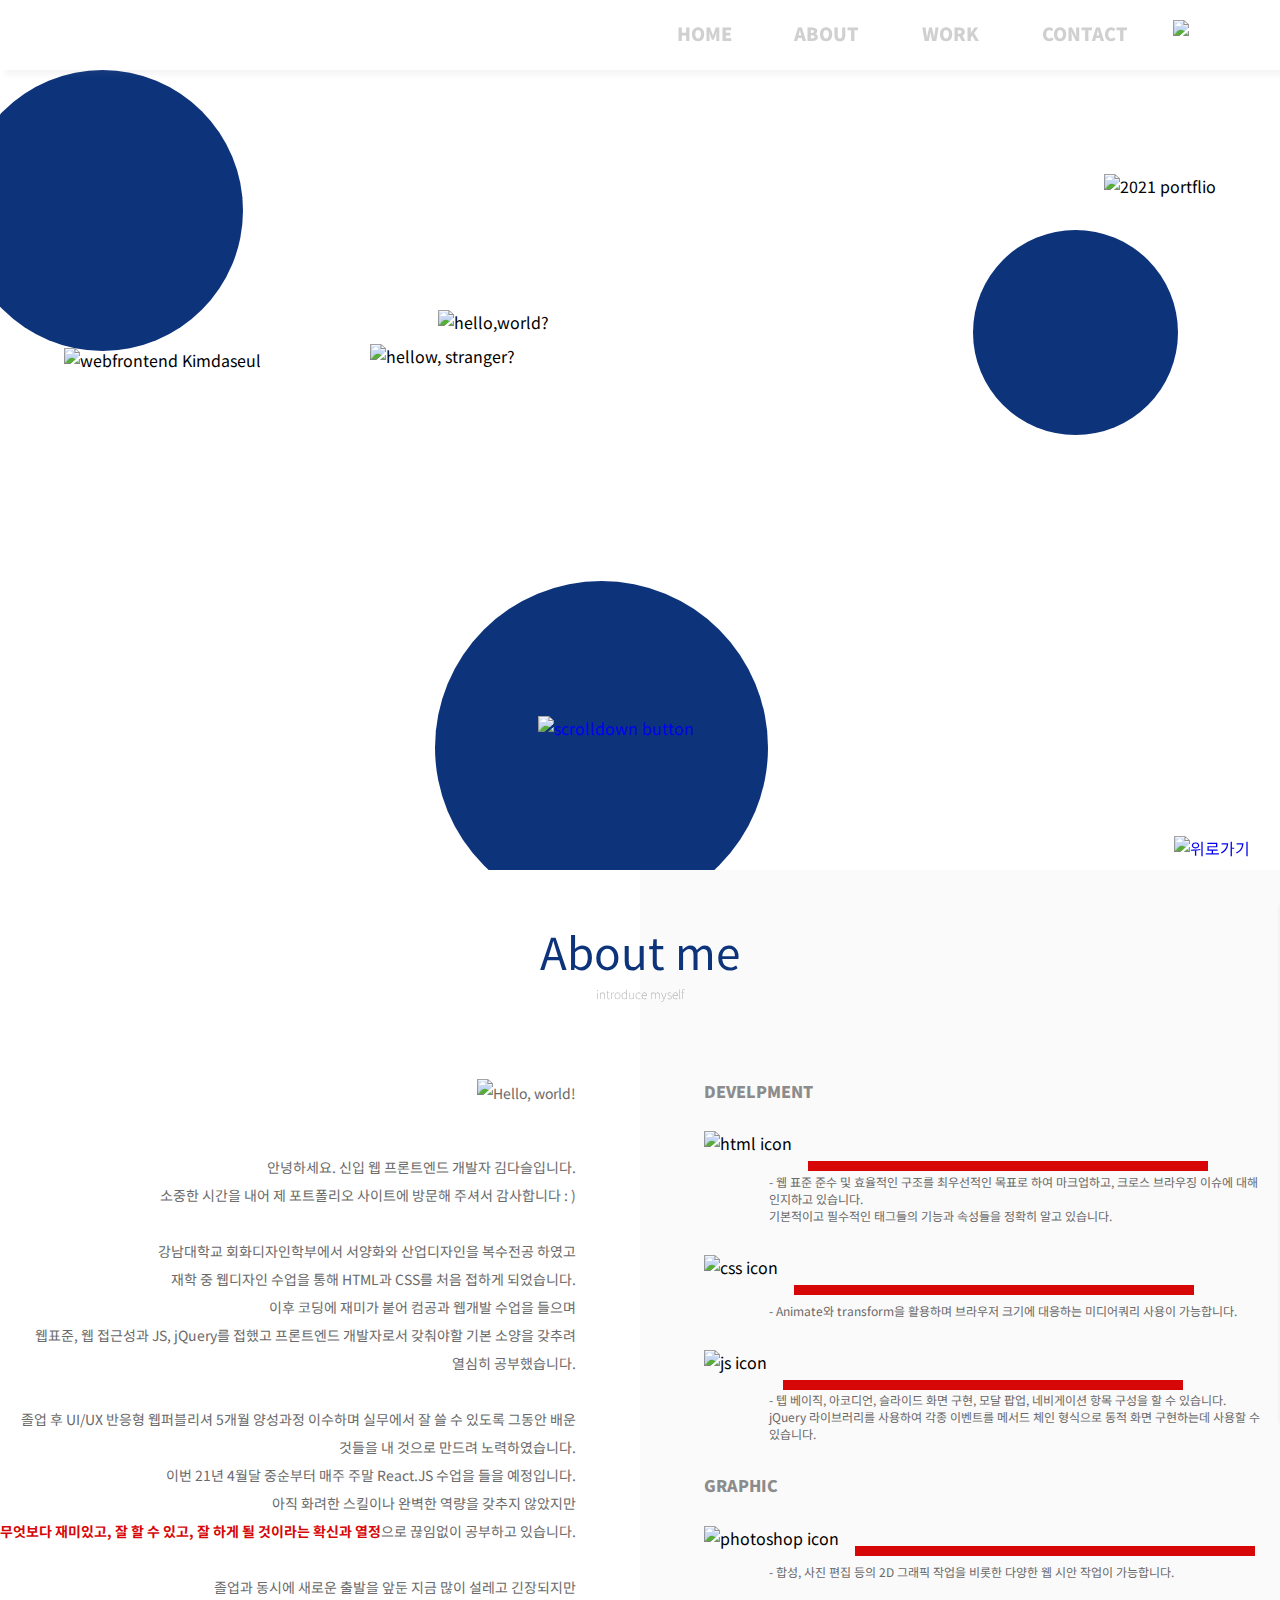
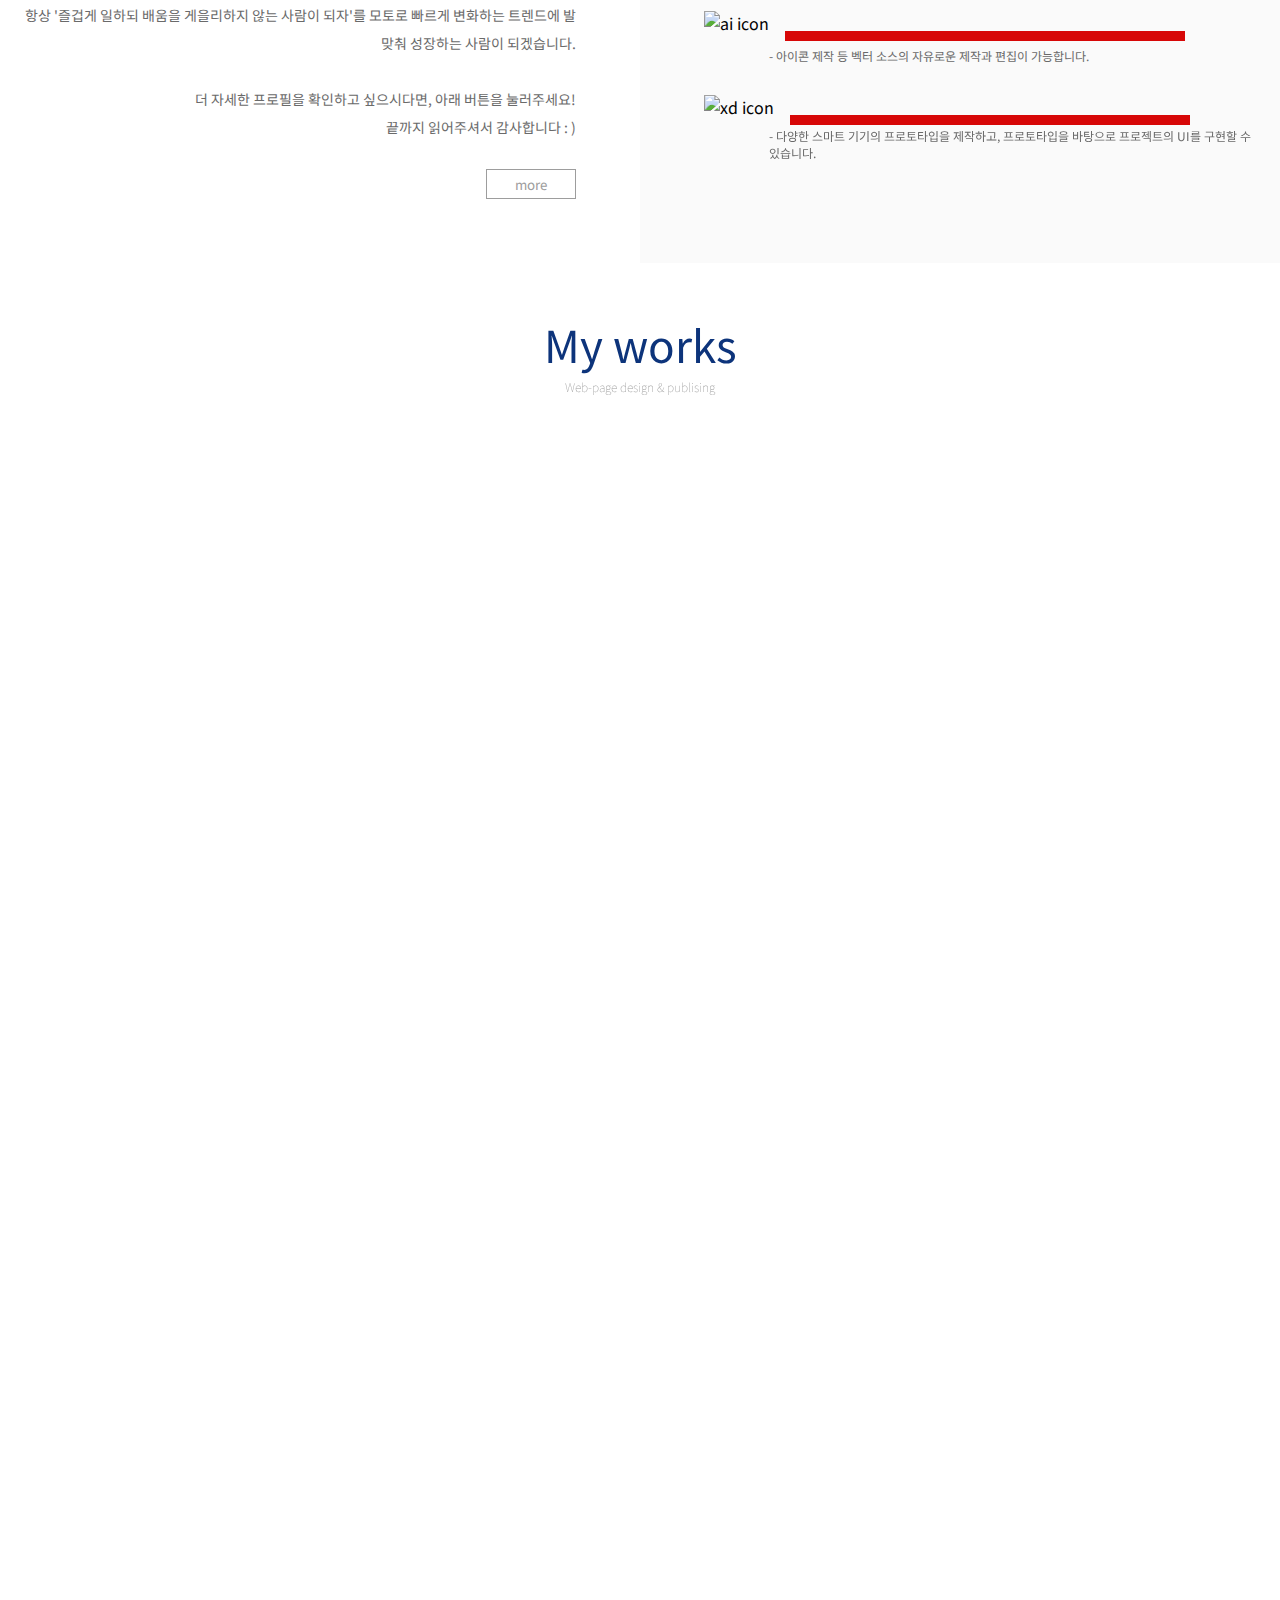
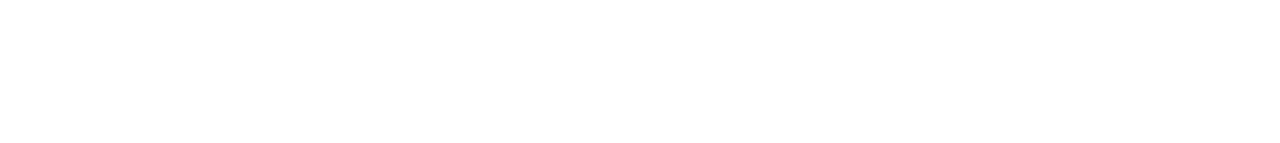
==== commit 784daec8: "Update index.html" ====
--- a/index.html
+++ b/index.html
@@ -1,882 +1,362 @@
-<!DOCTYPE html>
-<html lang="ko">
-
-<head>
-    <meta charset="UTF-8" />
-    <meta http-equiv="X-UA-Compatible" content="IE=edge" />
-    <title>국립현대미술관</title>
-    <link rel="shortcut icon" href="images/favicon/logo-Favicon.ico" />
-    <link rel="stylesheet" type="text/css" href="css/reset.css" />
-    <link rel="stylesheet" type="text/css" href="css/colorbox.css" />
-    <link rel="stylesheet" type="text/css" href="css/index.css" />
-    <script src="js/jquery-1.12.4.min.js"></script>
-    <script src="js/jquery-ui.min.js"></script>
-    <script src="js/jquery.colorbox-min.js"></script>
-    <script src="js/index.js"></script>
-</head>
-
-
-<body>
-    <header id="header">
-        <div class="header_inner">
-            <a href="#" class="menu_btn">
-                <b>
-                    <span class="line1"></span>
-                    <span class="line2"></span>
-                    <span class="line3"></span>
-                </b>
-            </a>
-            <a href="#" class="user_btn">회원</a>
-
-            <a href="#" class="booking_btn">관람 예약하기<br /><span>EXHIBITION BOOKING</span></a>
-            <h1 class="logo"><a href="index.html">로고</a></h1>
-            <div class="opening_btn">
-                <p>오늘 관람시간<br /><span>TODAY OPEN HOURS</span></p>
-
-                <table>
-                    <tr>
-                        <td colspan="3"> 매주 월요일 휴관 </td>
-                    </tr>
-                    <tr>
-                        <th><a href="exhibition.html">서울</a></th>
-                        <td>10:00</td>
-                        <td>18:00</td>
-                    </tr>
-                    <tr>
-                        <th><a href="exhibition.html">과천</a></th>
-                        <td>10:00</td>
-                        <td>18:00</td>
-                    </tr>
-                    <tr>
-                        <th><a href="exhibition.html">덕수궁</a></th>
-                        <td>휴관</td>
-                        <td>휴관</td>
-                    </tr>
-                    <tr>
-                        <th><a href="exhibition.html">청주</a></th>
-                        <td>10:00</td>
-                        <td>18:00</td>
-                    </tr>
-                </table>
-            </div>
-            <a href="#" class="search_btn">검색</a>
-
-        </div>
-
-        <div id="user_box" class="user_box">
-            <form class="user_form animate" action="#" method="POST">
-                <img src="images/s_images/modal-logo.png" alt="logo" class="user_logo" />
-                <p>
-                    국립현대미술관 홈페이지를 방문해주셔서 감사합니다.<br />로그인하시면
-                    홈페이지를 보다 편리하게 이용하실 수 있습니다.
-                </p>
-                <div class="user_continer">
-                    <input type="email" placeholder="아이디(이메일 주소)를 입력해주세요." name="uname" required />
-                    <input type="password" placeholder="****" name="psw" required />
-                    <label class="remember">
-                        <input type="checkbox" checked="checked" name="remember" />로그인상태 유지
-                    </label>
-                    <button type="submit">로그인</button>
-                    <hr />
-                    <span class="psw"><a href="#">비밀번호를 잊으셨나요?</a></span>
-                    <span class="join"><a href="#">회원가입</a></span>
-                </div>
-            </form>
-            <div class="bg"></div>
-        </div>
-        <div id="search_box" class="search_box">
-            <form action="#" method="get" class="search_form animate">
-                <input type="search" name="search_str" placeholder="검색어를 입력해주세요." />
-                <button type="submit">검색</button>
-            </form>
-            <div class="bg"></div>
-        </div>
-        <div class="slide_menu">
-            <nav>
-                <h2 class="logo"></h2>
-                <a href="#" class="close"><img src="images/s_images/nav-Icon-close.png" alt="닫기" /></a>
-                <ul class="gnb">
-                    <li class="depth1">
-                        <span>관람안내</span>
-                        <ul class="depth2">
-                            <li><a href="visit.html">서울</a></li>
-                            <li><a href="visit.html">과천</a></li>
-                            <li><a href="visit.html">덕수궁</a></li>
-                            <li><a href="visit.html">청주</a></li>
-                        </ul>
-                    </li>
-
-                    <li class="depth1">
-                        <span>전시</span>
-                        <ul class="depth2">
-                            <li><a href="exhibition.html">현재 전시 안내</a></li>
-                            <li><a href="exhibition.html">예정 전시 안내</a></li>
-                        </ul>
-                    </li>
-                    <li class="depth1">
-                        <span>교육 · 행사</span>
-                        <ul class="depth2">
-                            <li><a href="event.html">교육 · 행사 안내</a></li>
-                            <li><a href="event.html">포토 갤러리</a></li>
-                        </ul>
-                    </li>
-                    <li class="depth1">
-                        <span>예약 · 확인</span>
-                        <ul class="depth2">
-                            <li><a href="booking.html">전시 · 프로그램 예약</a></li>
-                            <li><a href="booking.html">신청 확인 · 취소</a></li>
-                        </ul>
-                    </li>
-
-                    <li class="depth1">
-                        <span>온라인미술관</span>
-                        <ul class="depth2">
-                            <li><a href="online.html">온라인 미술관</a></li>
-                            <li><a href="online.html">MMCA+ 뉴스레터</a></li>
-                            <li>
-                                <a href="https://www.mmcashop.co.kr" target="_blank">MMCA SHOP 미술가게</a>
-                            </li>
-                        </ul>
-                    </li>
-
-                    <li class="depth1">
-                        <span>고객지원</span>
-                        <ul class="depth2">
-                            <li><a href="service.html">공지사항</a></li>
-                            <li><a href="service.html">FAQ</a></li>
-                        </ul>
-                    </li>
-                </ul>
-                <div class="menu_bg"></div>
-            </nav>
-        </div>
-    </header>
-
-    <main id="anchor1" class="page">
-        <div id="main">
-
-            <div class="left">
-
-                <div id="slide_log">
-                    <b class="count">1</b>
-                    <div class="progress">
-                        <span></span>
-                    </div>
-                    <b class="total">total</b>
-                    <div class="control">
-                        <a>stop</a>
-                    </div>
-
-                    <h2>나의 미술관,<br /><span>국립현대미술관</span></h2>
-                </div>
-            </div>
-            <div class="main_slide">
-                <img src="images/p_images/main-slide-1.png" alt="image1" class="active" />
-                <img src="images/p_images/main-slide-2.png" alt="image2" />
-                <img src="images/p_images/main-slide-3.png" alt="image3" />
-                <img src="images/p_images/main-slide-4.png" alt="image4" />
-            </div>
-            <div class="scroll">
-                <a href="#"><span>SCROLL</span></a>
-            </div>
-        </div>
-    </main>
-    <!--전시-->
-    <section id="anchor2" class="page">
-        <div class="wrap">
-            <div class="top_wrap">
-                <h2>전시</h2>
-                <a href="" class="more_btn"><span class="motion">more</span><img src="images/s_images/more.png" alt="more" /></a>
-            </div>
-
-            <div class="exhibition_wrap">
-                <div class="exhibition_box">
-                    <!--//HOVER-->
-                    <div class="img_box">
-                        <a class="youtube" href="https://www.youtube.com/embed/fTu1I7o-Ls0" target="_blank"><img src="images/s_images/Icon-play-circle.png" alt="유튜브 바로가기" /></a>
-
-                        <img src="images/p_images/exhibition-1.jpg" alt="전시1" />
-                    </div>
-                    <div class="info">
-                        <h4 class="place">서울</h4>
-                        <h3 class="subject">
-                            <a href="#">《이승택 - 거꾸로, 비미술》</a>
-                        </h3>
-                        <p>2020.11.25 ~ 2021.03.28</p>
-                    </div>
-                </div>
-
-                <div class="exhibition_box">
-                    <!--//HOVER-->
-                    <div class="img_box">
-                        <a class="youtube" href="https://www.youtube.com/embed/PvD2aB8pCgw" target="_blank"><img src="images/s_images/Icon-play-circle.png" alt="유튜브 바로가기" /></a>
-
-                        <img src="images/p_images/exhibition-2.jpg" alt="전시2" />
-                    </div>
-                    <div class="info">
-                        <h4 class="place">과천</h4>
-                        <h3 class="subject">
-                            <a href="#">《올림픽 이펙트: 한국 건축과 디자인 8090》</a>
-                        </h3>
-                        <p>2020.12.17 ~ 2021.04.11</p>
-                    </div>
-                </div>
-
-                <div class="exhibition_box">
-                    <!--//HOVER-->
-                    <div class="img_box">
-                        <a class="youtube" href="https://www.youtube.com/embed/xanAzlp-4cU" target="_blank"><img src="images/s_images/Icon-play-circle.png" alt="유튜브 바로가기" /></a>
-
-                        <img src="images/p_images/exhibition-3.png" alt="전시3" />
-                    </div>
-
-                    <div class="info">
-                        <h4 class="place">덕수궁</h4>
-                        <h3 class="subject">
-                            <a href="#">《미술이 문학을 만났을 때》</a>
-                        </h3>
-                        <p>2021.02.04 ~ 2021.05.30</p>
-                    </div>
-                </div>
-
-                <div class="exhibition_box">
-                    <!--//HOVER-->
-                    <div class="img_box">
-                        <a class="youtube" href="https://www.youtube.com/embed/UVJIyiz0Rf4" target="_blank"><img src="images/s_images/Icon-play-circle.png" alt="유튜브 바로가기" /></a>
-
-                        <img src="images/p_images/exhibition-4.jpg" alt="전시4" />
-                    </div>
-                    <div class="info">
-                        <h4 class="place">청주</h4>
-                        <h3 class="subject">
-                            <a href="#">《탄생 100주년 기념 - 박래현, 삼중통역자》</a>
-                        </h3>
-                        <p>2021.02.04 ~ 2021.05.30</p>
-                    </div>
-                </div>
-            </div>
-        </div>
-    </section>
-    <!--이벤트-->
-    <section id="anchor3" class="page">
-        <h2>교육 · 행사</h2>
-        <div id="eventMove">
-            <!--이벤트 박스 -->
-            <ul class="event_wrap">
-                <li class="event1">
-                    <div class="event_img">
-                        <a class="youtube" href="https://www.youtube.com/embed/XAckNaCFVEc" target="_blank"><img src="images/s_images/Icon-play-circle.png" alt="유튜브 바로가기" /></a>
-
-                        <img src="images/p_images/event-7.png" alt="마인드 바디 프라블럼: 무의식의 재배열" />
-                    </div>
-
-                    <div class="info">
-                        <h3 class="caption">예약마감</h3>
-                        <h2>마인드 바디 프라블럼<br />: 무의식의 재배열</h2>
-                        <p>
-                            <b>일시</b>2020.11.29<br />
-                            <b>장소</b>레지던시, 창동레지던시 제2 전시실<br />
-                            <b>비용</b>무료<br />
-                        </p>
-                    </div>
-                </li>
-                <li class="event2">
-                    <div class="event_img">
-                        <a class="youtube" href="https://www.youtube.com/embed/nSdS3ds6gTk" target="_blank"><img src="images/s_images/Icon-play-circle.png" alt="유튜브 바로가기" /></a>
-
-                        <img src="images/p_images/event-5.png" alt="작가와 함꼐하는 직조시간" />
-                    </div>
-
-                    <div class="info">
-                        <h3 class="caption">예약마감</h3>
-                        <h2>작가와 함께하는《직조시간》</h2>
-                        <p>
-                            <b>일시</b>2021.02.20 ~ 2021.04.09<br />
-                            <b>장소</b>청주, 2층 쉼터 '틈'<br />
-                            <b>비용</b>무료<br />
-                        </p>
-                    </div>
-                </li>
-                <li class="event3">
-                    <div class="event_img">
-                        <a class="youtube" href="https://www.youtube.com/embed/McGyzt1WIWk" target="_blank"><img src="images/s_images/Icon-play-circle.png" alt="유튜브 바로가기" /></a>
-
-                        <img src="images/p_images/event-1.png" alt="MMCA 소장품 2020+ 퍼즐놀이" />
-                    </div>
-
-                    <div class="info">
-                        <h3 class="caption">현장접수</h3>
-                        <h2>《MMCA 소장품 2020+ 퍼즐놀이》</h2>
-                        <p>
-                            <b>일시</b>2020.05.06 ~ 2021.04.25<br />
-                            <b>장소</b>서울 1전시관 앞 복도 열린공원<br />
-                            <b>비용</b>무료<br />
-                        </p>
-                        <p></p>
-                    </div>
-                </li>
-                <li class="event4">
-                    <div class="event_img">
-                        <a class="youtube" href="https://www.youtube.com/embed/JSy-cx0ZkmY" target="_blank"><img src="images/s_images/Icon-play-circle.png" alt="유튜브 바로가기" /></a>
-
-                        <img src="images/p_images/event-2.png" alt="신나는 빛깔 마당" />
-                    </div>
-
-                    <div class="info">
-                        <h3 class="caption">현장접수</h3>
-                        <h2>《신나는 빛깔 마당》</h2>
-                        <p>
-                            <b>일시</b>2020.06.18 ~ 2021.03.28<br />
-                            <b>장소</b>과천 제1원형전시실 내 모두의 마당<br />
-                            <b>비용</b>무료<br />
-                        </p>
-                    </div>
-                </li>
-                <li class="event5">
-                    <div class="event_img">
-                        <a class="youtube" href="https://www.youtube.com/embed/q8jZw4iZNmo" target="_blank"><img src="images/s_images/Icon-play-circle.png" alt="유튜브 바로가기" /></a>
-
-                        <img src="images/p_images/event-6.png" alt="[필름앤비디오 예약] 2020막간" />
-                    </div>
-
-                    <div class="info">
-                        <h3 class="caption">예약마감</h3>
-                        <h2>
-                            [필름앤비디오 예약]<br />
-                            2020막간
-                        </h2>
-                        <p>
-                            <b>일시</b>2020.11.20 ~ 2020.12.06<br />
-                            <b>장소</b>서울, B1 MMCA 필름앤비디오<br />
-                            <b>비용</b>무료<br />
-                        </p>
-                    </div>
-                </li>
-                <li class="event6">
-                    <div class="event_img">
-                        <a class="youtube" href="https://www.youtube.com/embed/ZgwqW1_BPio" target="_blank"><img src="images/s_images/Icon-play-circle.png" alt="유튜브 바로가기" /></a>
-                        <img src="images/p_images/event-3.png" alt="예술놀이마당" />
-                    </div>
-                    <div class="info">
-                        <h3 class="caption">현장접수</h3>
-                        <h2>《MMCA 예술놀이마당》</h2>
-                        <p>
-                            <b>일시</b>2020.10.14 ~ 2021.06.27<br />
-                            <b>장소</b>과천 야외<br />
-                            <b>비용</b>무료<br />
-                        </p>
-                    </div>
-                </li>
-                <li class="event7">
-                    <div class="event_img">
-                        <a class="youtube" href="https://www.youtube.com/embed/KR4ZXMUNp_M" target="_blank"><img src="images/s_images/Icon-play-circle.png" alt="유튜브 바로가기" /></a>
-
-                        <img src="images/p_images/event-4.png" alt="풍경을 그려내는 법" />
-                    </div>
-
-                    <div class="info">
-                        <h3 class="caption">현장접수</h3>
-                        <h2>《풍경을 그려내는 법》</h2>
-                        <p>
-                            <b>일시</b>2020.12.22 ~ 2021.12.31<br />
-                            <b>장소</b>청주 개방수장고, 온라인 미술관<br />
-                            <b>비용</b>무료<br />
-                        </p>
-                    </div>
-                </li>
-            </ul>
-        </div>
-        <!--이동버튼-->
-        <a href="#" class="btn prev"><img src="images/s_images/prev-btn.png" alt="왼쪽버튼" /></a>
-        <a href="#" class="btn next"><img src="images/s_images/next-btn.png" alt="오른쪽버튼" /></a>
-    </section>
-    <!--공지사항 -->
-    <section id="anchor4" class="page">
-        <div class="notice_wrap">
-            <div class="top">
-                <h2>MMCA 새소식</h2>
-                <a href="" class="more_btn"><span class="motion">more</span><img src="images/s_images/more.png" alt="more" /></a>
-            </div>
-
-            <div class="notice">
-                <ul class="show_box">
-                    <li>
-                        <div class="modal_wrap">
-                            <p><b>6</b><br />2021.03</p>
-                            <a class="modal" href="#modal_content_1">
-                                <h3>
-                                    [과천] 국립현대미술관 과천관 '신나는 빛깔마당'(1층
-                                    원형전시실)운영 중단 및 재개 안내
-                                </h3>
-                                <img src="images/s_images/plus_b.png" alt="자세히보기" />
-                            </a>
-                        </div>
-
-                        <div class="modal_hide">
-                            <div class="modal_content" id="modal_content_1">
-                                <p class="date"><b>2021.03.06</b> | 과천</p>
-
-                                <h3>
-                                    [과천] 국립현대미술관 과천관 '신나는 빛깔마당'(1층
-                                    원형전시실)운영 중단 및 재개 안내
-                                </h3>
-
-                                <hr />
-
-                                <p class="text">
-                                    국립현대미술관 과천관에 코로나19 확진자 동선이 확인되어
-                                    <br />국립현대미술관 과천관 1층 원형전시실 ( ' 신나는
-                                    빛깔마당 ' ) 을 2021년 3월 6일 ( 토 ) 오후 1시부터 잠정 운영
-                                    중단함을 알려드립니다. <br /><br />□ 해당 전시실은 3월
-                                    10일(수)부터 운영이 재개됩니다.
-                                </p>
-                            </div>
-                        </div>
-                    </li>
-
-                    <li>
-                        <div class="modal_wrap">
-                            <p><b>26</b><br />2021.01</p>
-                            <a class="modal" href="#modal_content_2">
-                                <h3>
-                                    [청주] 국립현대미술관 청주 개방 수장고 일부 변경 운영 안내
-                                </h3>
-                                <img src="images/s_images/plus_b.png" alt="자세히보기" />
-                            </a>
-                        </div>
-
-                        <div class="modal_hide">
-                            <div class="modal_content" id="modal_content_2">
-                                <p class="date"><b>2021.01.26 </b>| 청주</p>
-                                <h3>
-                                    [청주] 국립현대미술관 청주 개방 수장고 일부 변경 운영 안내
-                                </h3>
-                                <hr />
-                                <p class="text">
-                                    국립현대미술관 청주관은 공예 소장품의 안전관리를 위해 그간
-                                    개방 운영되었던 1층 제 2수장고를 보이는 수장고로 변경
-                                    운영합니다.<br />
-                                    공예 소장품은 유리창을 통해 계속 관람이 가능하며, 향후
-                                    온라인 미술관을 통해 실감형 영상을 공개할 예정입니다.<br /><br />
-                                    □ 변경내용<br />
-                                    - 제2수장고(공예 소장품) 개방 운영 -> 보이는 수장고로 변경
-                                    운영<br /><br />
-                                    □ 변경일자<br />
-                                    - 2021년 1월 26일(화)<br /><br />
-                                    □ 문의사항<br />
-                                    - 043-261-1400(청주)<br />
-                                </p>
-                            </div>
-                        </div>
-                    </li>
-
-                    <li>
-                        <div class="modal_wrap">
-                            <p><b>18</b><br />2021.01</p>
-
-                            <a class="modal" href="#modal_content_3">
-                                <h3>
-                                    [공통] 국립현대미술관 재개관(서울,덕수궁)에 따른 관람
-                                    사전예약제 안내
-                                </h3>
-                                <img src="images/s_images/plus_b.png" alt="자세히보기" />
-                            </a>
-                        </div>
-                        <div class="modal_hide">
-                            <div class="modal_content" id="modal_content_3">
-                                <p class="date"><b>2021.01.18 </b>| 공통</p>
-                                <h3>
-                                    [공통] 국립현대미술관 재개관(서울,덕수궁)에 따른 관람
-                                    사전예약제 안내
-                                </h3>
-                                <hr />
-                                <p class="text">
-                                    국립현대미술관은 정부의 서울시 소재 국립문화예술시설 운영
-                                    재개 결정에 따라, 1월 19일(화)부터 온라인 사전예약제로
-                                    입장인원을 제한하여 미술관(서울, 덕수궁)을 재개관합니다.<br /><br />
-                                    □ 재개관일: 2021년 1월 19일(화) 10시<br />
-                                    (※ 덕수궁은 전시준비에 따라 2.4(목)에 재개관합니다.)<br /><br />
-                                    □ 예약일정: 2020년 1월 18일(월) 14:00부터 예약접수<br />
-                                    (※ 덕수궁 예약 : 1.21(목) 10:00~)<br /><br />
-                                    □ 예약방법: 온라인 접수<br />
-                                    해당 전시실은 3월 10일(수)부터 운영이 재개됩니다<br />
-                                    □ 문의사항<br />
-                                    02-3701-9500(서울) /02-2188-6000(과천)<br />
-                                    02-2022-0600(덕수궁) / 043-261-1400(청주)<br /><br />
-                                    □ 예약자 주의사항<br />
-                                    - 예약방문시 신분증을 반드시 지참하여 본인 확인에 협조하여
-                                    주시기 바랍니다.<br />
-                                    - 1인(ID) 4명 동반예약 가능합니다.<br />
-                                    - 열감지 카메라 또는 체온계로 발열 및 호흡기 증상 여부를
-                                    확인합니다.<br />
-                                    - 관내에서는 반드시 마스크를 착용하고 손 소독제를 사용하여
-                                    주시기 바랍니다.<br />
-                                    - 신분증을 지참하지 않았을 경우, 발열 및 호흡기 증상이
-                                    확인될 경우 또는 마스크 착용을 거부할 경우에는 입장이
-                                    제한됩니다.
-                                </p>
-                            </div>
-                        </div>
-                    </li>
-
-                    <li>
-                        <div class="modal_wrap">
-                            <p><b>15</b><br />2021.01</p>
-
-                            <a class="modal" href="#modal_content_4">
-                                <h3>
-                                    [서울] 디지털정보실(도서관·아카이브) 재개관에 따른 사전
-                                    예약제 안내
-                                </h3>
-                                <img src="images/s_images/plus_b.png" />
-                            </a>
-                        </div>
-                        <div class="modal_hide">
-                            <div class="modal_content" id="modal_content_4">
-                                <p class="date"><b>2021.01.15 </b>| 서울</p>
-                                <h3>
-                                    [서울] 디지털정보실(도서관·아카이브) 재개관에 따른 사전
-                                    예약제 안내
-                                </h3>
-                                <hr />
-                                <p class="text">
-                                    디지털정보실(도서관·아카이브)이 1월 19일(화) 재개관하오니
-                                    이용에 참고하시기 바랍니다.<br /><br />
-                                    □ 개요<br />
-                                    - 재개관일: 2021. 1. 19.(화)<br />
-                                    - 운영시간: 10:00~17:00 (※휴관: 매주 월요일, 법정공휴일)<br />
-                                    - 운영방침: 사전예약제 운영 및 이용자 수 제한 *당일 및
-                                    현장예약 불가<br /><br />
-                                    □ 사전예약 방법: 온라인 및 전화 예약<br />
-                                    - 전화: 디지털도서관(2층) 02-3701~9563~4 /
-                                    디지털아카이브(3층) 02-3701-9565, 9567<br /><br />
-                                    해당 전시실은 3월 10일(수)부터 운영이 재개됩니다.
-                                </p>
-                            </div>
-                        </div>
-                    </li>
-                    <li>
-                        <div class="modal_wrap">
-                            <p><b>23</b><br />2020.11</p>
-
-                            <a class="modal" href="#modal_content_5">
-                                <h3>[공통] 국립현대미술관 사전예약 관람인원 조정 안내</h3>
-                                <img src="images/s_images/plus_b.png" alt="자세히보기" />
-                            </a>
-                        </div>
-                        <div class="modal_hide">
-                            <div class="modal_content" id="modal_content_5">
-                                <p class="date"><b>2020.11.23 </b>| 공통</p>
-                                <h3>[공통] 국립현대미술관 사전예약 관람인원 조정 안내</h3>
-                                <hr />
-                                <p class="text">
-                                    국립현대미술관은 정부의 수도권 사회적 거리두기 2단계 격상
-                                    조치에 따라, 관람객의 안전하고 편안한 관람환경조성을 위해
-                                    관람인원을 다음과 같이 조정하여 운영합니다.<br /><br />
-                                    □ 변경내용<br />
-                                    - 서울, 과천, 덕수궁: 수용인원 50% -> 30% 하향 조정<br /><br />
-                                    □ 변경일자<br />
-                                    - 2020년 11월 24일(화)<br /><br />
-                                    □ 문의사항<br />
-                                    02-3701-9500(서울) / 02-2188-6000(과천)<br />
-                                    02-2022-0600(덕수궁) / 043-261-1400(청주)
-                                </p>
-                            </div>
-                        </div>
-                    </li>
-                </ul>
-                <!--show_box-->
-            </div>
-            <!--notice-->
-        </div>
-        <!--notice_wrap-->
-    </section>
-    <!--뉴스레터-->
-    <section id="anchor5" class="page">
-        <div class="docent">
-            <h2>MMCA+ 뉴스레터</h2>
-            <div class="show">
-                <ul id="slide">
-                    <li>
-                        <div>
-                            <h3><span>도슨트에게 듣다</span>: 유현미</h3>
-                            <p>
-                                &lt;그림이 된 남자&gt; (2010)는 실재와 환영에 대해 우리의
-                                시선이 의심하는 그 순간, 꿈과 현실의 차원들이 서로 부딪혀 ‘한
-                                폭의 그림’처럼 영상이 흘러가며 그림 같은 사진, 사진 같은
-                                그림을 만들어내는 작품이다.
-                            </p>
-
-                            <h4>
-                                유현미, &lt;그림이 된 남자&gt; (2010) <br />단채널
-                                비디오,컬러, 사운드,22분 15초 <br />국립현대미술관 소장
-                            </h4>
-                            <a href="https://soundcloud.com/user-302013047/lijhtstsopdi/s-ltzv0BaVsoy" target="_blank" title="도슨트 들으러 가기" alt="도슨트 들으러 가기"><img src="images/s_images/Icon-soundcloud_w.svg" alt="사운드 클라우드 바로가기" /></a>
-                            <h5>도슨트 : 임인희 (4기)</h5>
-                        </div>
-                    </li>
-
-                    <li>
-                        <div>
-                            <h3><span>도슨트에게 듣다</span>: 박래현</h3>
-                            <p>
-                                &lt;영광&gt; (1967)은 완전한 추상화 단계의 정점에 선 작가의
-                                뛰어난 독자성을 보여주며, 먹의 번짐 효과를 살린 화면은 노랑,
-                                빨강, 검정의 색채를 대비하여 토속성과 이국성을 동시에
-                                연출했다.
-                            </p>
-
-                            <h4>
-                                박래현, &lt;영광&gt; (1967) <br />종이에 채색, 134X168cm<br />국립현대미술관
-                                소장
-                            </h4>
-                            <a href="https://soundcloud.com/user-302013047/tadag9k678ko/s-DhZ0KFlxyfT" target="_blank" title="도슨트 들으러 가기" alt="도슨트 들으러 가기"><img src="images/s_images/Icon-soundcloud_w.svg" alt="사운드 클라우드 바로가기" /></a>
-                            <h5>도슨트 : 전해경 (11기)</h5>
-                        </div>
-                    </li>
-
-                    <li>
-                        <div>
-                            <h3><span>도슨트에게 듣다</span>: 김환기</h3>
-                            <p>
-                                ‘나무와 이야기하다’라는 의미를 지닌 호(號) ‘수화(樹話)’처럼
-                                서정적 감각의 화면을 명상의 공간으로 승화시키고 자연과 하나가
-                                되어, 점·선·면으로 이루어진 자신만의 조형으로 한 편의 시를
-                                그려 나갔다. &lt;새벽#3&gt;은 대표작 ‘점화(點畵)’의 탄생을
-                                알리는 중요한 작품이다.
-                            </p>
-
-                            <h4>
-                                김환기, &lt;새벽#3&gt; (1964~1965) <br />캔버스에 유채,
-                                176.9X109.6cm <br />국립현대미술관 소장
-                                <br />&copy;(재)환기재단·환기미술관
-                            </h4>
-                            <a href="https://soundcloud.com/user-302013047/zbtw3swvxutf/s-xVkFWI3F89F" target="_blank" title="도슨트 들으러 가기" alt="도슨트 들으러 가기"><img src="images/s_images/Icon-soundcloud_w.svg" alt="사운드 클라우드 바로가기" /></a>
-                            <h5>도슨트 : 정동욱 (10기)</h5>
-                        </div>
-                    </li>
-
-                    <li>
-                        <div>
-                            <h3><span>도슨트에게 듣다</span>: 장욱진</h3>
-                            <p>
-                                1949년 제2회 신사실파 동인전에 출품한 &lt;독&gt; (1949)은
-                                대담한 구도와 배치, 투박하고 순수함이 느껴지는 토속적 이미지로
-                                장욱진 작품세계의 독창성을 형성하는 데 근간이 된 작품이다.
-                            </p>
-
-                            <h4>
-                                장욱진, &lt;독&gt; (1949) <br />캔버스에 유채, 45.8X38cm
-                                <br />국립현대미술관 소장
-                            </h4>
-                            <a href="https://soundcloud.com/user-302013047/umvppcgyyevd/s-IC8N3H1J26K" target="_blank" title="도슨트 들으러 가기" alt="도슨트 들으러 가기"><img src="images/s_images/Icon-soundcloud_w.svg" alt="사운드 클라우드 바로가기" /></a>
-                            <h5>도슨트 : 권미정 (10기)</h5>
-                        </div>
-                    </li>
-                </ul>
-            </div>
-
-            <ul class="btn">
-                <li id="btn0">●</li>
-                <li id="btn1">●</li>
-                <li id="btn2">●</li>
-                <li id="btn3">●</li>
-            </ul>
-        </div>
-
-        <div class="news_wrap">
-            <div class="news">
-                <a href="#" class="link">
-                    <div class="thumb">
-                        <img src="images/p_images/newsletter-1.png" alt="불합리한 환상극" />
-                    </div>
-
-                    <div class="txt">
-                        <span>포커스</span>
-                        <b>2021.02.26</b>
-                        <h2>‘불합리한 환상극’의 매혹적인 막이 오르다</h2>
-                        <p>
-                            국립현대미술관이 지닌 매력 중 하나를 꼽으라면‘다채로운 예술을
-                            만날 수 있다는 것’ 아닐까.오늘 소개하는 《2021 뉴미디어 소장품
-                            기획전: 불합리한 환상극》에서는 동시대의 해외 작가들이 사회
-                            현상을 바라보는 관점을 살펴볼 수 있다.
-                        </p>
-                    </div>
-                </a>
-            </div>
-
-            <div class="news">
-                <a href="#" class="link">
-                    <div class="thumb">
-                        <img src="images/p_images/newsletter-2.png" alt="박래현, 삼중통역자" />
-                    </div>
-
-                    <div class="txt">
-                        <span>포커스</span>
-                        <b>2021.02.26</b>
-                        <h2>《박래현, 삼중통역자》, 청주와의 운명적인 조우</h2>
-                        <p>
-                            지난해 국립현대미술관 덕수궁에서 개최된 《박래현, 삼중통역자》는
-                            20세기 한국 화단을 대표하는 여성 작가 박래현을 재조명해 많은
-                            박수를 받았다. 올해는 순회 전시를 통해 국립현대미술관 청주에서
-                            관람객과 만나고 있다. 특히 청주는 박래현과 특별한 인연이 있는
-                            지역으로, 이번 전시에서는 박래현의 회화, 판화, 태피스트리 등
-                            대표작 외에도 그의 남편, 화가 김기창이 작업한 《화가 난 우향》을
-                            새롭게 선보이는 중이다. 작품 안에 녹아든 이야기를 다양한
-                            방식으로 만나볼 수 있는 박래현의 순회 전시를 살펴보았다.
-                        </p>
-                    </div>
-                </a>
-            </div>
-
-            <div class="news">
-                <a href="#" class="link">
-                    <div class="thumb">
-                        <img src="images/p_images/newsletter-3.png" alt="다원예술 2021" />
-                    </div>
-
-                    <div class="txt">
-                        <span>포커스</span>
-                        <b>2021.02.15</b>
-                        <h2>다원예술 2021: 또 다른 우주를 생각해보다</h2>
-                        <p>
-                            《다원예술 2021: 멀티버스》는 기술 발전으로 급격하게 변화하는
-                            사회의 양상을 다양한 형식의 예술과 최첨단 기술을 통해 질문하고
-                            사유해보는 시도이다. 올해 다원예술은 다중우주를 뜻하는 멀티플
-                            유니버스(Multiple Universes)를 키워드로 ‘실체란 무엇인가’를
-                            질문하고 세계에 대한 관점의 변화를 제안한다. 6팀의 참여 작가는
-                            가상현실과 인공지능, 드론과 자율 주행, 로봇 등의 기술을 활용하여
-                            퍼포먼스와 설치, 영상 등의 작품을 제작한다.
-                        </p>
-                    </div>
-                </a>
-            </div>
-
-            <a href="" class="more_btn"><span class="motion">more</span><img src="images/s_images/more.png" alt="more" /></a>
-        </div>
-    </section>
-
-     <footer>
-        <div class="email">
-            <form name="footerNewsletter">
-                <h2>MMCA 뉴스레터 구독</h2>
-                <div class="input_wrap">
-                    <input type="email" id="email" placeholder="이메일 주소를 입력하세요." autocomplete="email" />
-                    <button type="submit">SUBSCRIBE</button>
-                </div>
-            </form>
-            <a href="#" class="top"><img src="images/s_images/top.png" alt="top" /></a>
-        </div>
-
-        <div class="footer">
-            <div class="footer_left">
-                <img src="images/s_images/footer-logo.png" alt="logo" />
-            </div>
-            <div class="footer_right">
-                <div class="sitemap">
-                    <div class="mapbox">
-                        <h2>관람 안내</h2>
-                        <ul>
-                            <li><a href="visit.html">서울</a></li>
-                            <li><a href="visit.html">과천</a></li>
-                            <li><a href="visit.html">덕수궁</a></li>
-                            <li><a href="visit.html">청주</a></li>
-                        </ul>
-                    </div>
-                    <div class="mapbox">
-                        <h2>전시</h2>
-                        <ul>
-                            <li><a href="exhibition.html">현재 전시 안내</a></li>
-                            <li><a href="exhibition.html">예정 전시 안내</a></li>
-                        </ul>
-                    </div>
-                    <div class="mapbox">
-                        <h2>교육 · 행사</h2>
-                        <ul>
-                            <li><a href="event.html">교육 · 행사 안내</a></li>
-                            <li><a href="event.html">포토 갤러리</a></li>
-                        </ul>
-                    </div>
-                    <div class="mapbox">
-                        <h2>온라인 미술관</h2>
-                        <ul>
-                            <li><a href="online.html">온라인 미술관</a></li>
-                            <li><a href="online.html">MMCA+ 뉴스레터</a></li>
-                            <li>
-                                <a href="https://www.mmcashop.co.kr" target="_blank">MMCA SHOP 미술가게</a>
-                            </li>
-                        </ul>
-                    </div>
-                    <div class="mapbox">
-                        <h2>예약 · 확인</h2>
-                        <ul>
-                            <li><a href="booking.html">전시 · 프로그램 예약</a></li>
-                            <li><a href="booking.html">신청 확인 · 취소</a></li>
-                        </ul>
-                    </div>
-                    <div class="mapbox">
-                        <h2>고객지원</h2>
-                        <ul>
-                            <li><a href="service.html">공지사항</a></li>
-                            <li><a href="service.html">FAQ</a></li>
-                        </ul>
-                    </div>
-                </div>
-                <div class="r_bottom_wrap">
-                    <div class="contact">
-                        <p><b>서울</b>02 . 3701 . 9500</p>
-                        <p><b>과천</b>02 . 2188 . 6000</p>
-                        <p><b>덕수궁</b>02 . 2022 . 0600</p>
-                        <p><b>청주</b>043 . 261 . 1400</p>
-
-                        <span>별도 공지 시까지 무료 입장 ( ※ 덕수궁 관람료는 별도 )<br />코로나
-                            19 확산 예방 및 관람객 안전을 위하여, 당분간 단체 예약을 받지
-                            않습니다.<br />( 단체예약 재개 추후 공지 )</span>
-                    </div>
-                    <div class="follow">
-                        <h2>Follow MMCA</h2>
-                        <ul>
-                            <li>
-                                <a href="https://www.instagram.com/mmcakorea" target="_blank"><img src="images/s_images/instagram.png" alt="instagram" /></a>
-                            </li>
-
-                            <li>
-                                <a href="https://www.facebook.com/mmcakorea" target="_blank"><img src="images/s_images/facebook.png" alt="facebook" /></a>
-                            </li>
-                            <li>
-                                <a href="https://tv.naver.com/mmca" target="_blank"><img src="images/s_images/naver.png" alt="naver" /></a>
-                            </li>
-
-                            <li>
-                                <a href="https://www.youtube.com/user/MMCAKorea" target="_blank"><img src="images/s_images/youtube.png" alt="youtube" /></a>
-                            </li>
-
-                            <li>
-                                <a href="https://twitter.com/mmcakorea" target="_blank"><img src="images/s_images/twitter.png" alt="twitter" /></a>
-                            </li>
-
-                            <li>
-                                <a href="#page6"><img src="images/s_images/mail.png" alt="newsletter" /></a>
-                            </li>
-                        </ul>
-                    </div>
-                </div>
-            </div>
-            <div class="footer_bottom">
-                <ul>
-                    <li><a href="#">개인정보 처리방침</a></li>
-                    <li><a href="#">이용약관</a></li>
-                    <li><a href="#">국민신문고</a></li>
-                    <li><a href="#">저작권 정책</a></li>
-                    <li><a href="#">정보공개</a></li>
-                </ul>
-                <p>
-                    Copyright&copy;Natinal Museum of Modern and Contemporay Art, Korea
-                    All right reserved
-                </p>
-            </div>
-        </div>
-    </footer>
-</body>
-
-</html>
+<!DOCTYPE html>
+<!-- saved from url=(0028)/ -->
+<html>
+
+<head>
+	<meta http-equiv="Content-Type" content="text/html; charset=UTF-8">
+	<title>김다슬 포트폴리오</title>
+
+	<meta name="description" content="이 사이트는 비상업적 목적으로 만들어진 포트폴리오 사이트입니다">
+
+	<meta http-equiv="X-UA-Compatible" content="IE=edge">
+	<meta name="viewport" content="width=device-width, initial-scale=1, minimum-scale=1, maximum-scale=1, user-scalable=no">
+	<link rel="shortuct icon" href="favicon.ico">
+	<!--android-->
+	<link rel="apple-tocuh-icon" href="favicon.ico">
+	<!--apple-->
+	<link rel="apple-touch-startup-image" href="favicon.ico">
+	<meta property="og:type" content="website">
+	<meta property="og:title" content="">
+	<meta property="og:description" content="">
+	<meta property="og:image" content="">
+	<meta property="og:url" content="">
+	<script src="http://code.jquery.com/jquery-latest.min.js"></script>
+	<script src="js/index.js"></script>
+	<link rel="stylesheet" href="css/base.css">
+	<link rel="stylesheet" href="css/index.css">
+	<link rel="stylesheet" href="css/common.css">
+	<link rel="stylesheet" href="css/animation.css">
+</head>
+
+<body>
+	<!--  loading-->
+	<div class="loading" style="display: none;">
+		<img src="images/loading.gif" alt="loaing...">
+	</div>
+	<!--  loading-->
+
+
+	<div id="wrap">
+		<header class="clearfix">
+			<a href="#">
+				<h1 class="logo">김다슬의 포트폴리오</h1>
+			</a>
+			<div class="inner">
+				<nav>
+					<ul class="gnb clearfix">
+						<li><a href="#main_visual">HOME</a></li>
+						<li><a href="#about">ABOUT</a></li>
+						<li><a href="#work">WORK</a></li>
+						<li><a href="#contact">CONTACT</a></li>
+					</ul>
+				</nav>
+				<div class="mobile_gnb">
+					<a href="javascript://">
+						<img src="images/mobile_gnb.png" onmouseover="this.src='images/mobile_gnb_hover.png'" onmouseout="this.src='images/mobile_gnb.png'">
+					</a>
+				</div>
+			</div>
+		</header>
+		<div class="humbermenu">
+			<ul class="menu_list clearfix ">
+				<li><a href="#main_visual">HOME<span>go to home</span></a></li>
+				<li><a href="#about">ABOUT<span>my skills</span></a></li>
+				<li><a href="#work">WORK<span>my works</span></a></li>
+				<li><a href="#contact">CONTACT<span>contact me</span></a></li>
+			</ul>
+			<p class="copyright">Copyright 2021 © Kim Daseul, All rights reserved.</p>
+			<div class="x_btn"><img src="images/x_btn.png" alt="닫기"></div>
+		</div>
+		<section class="main_visual" id="main_visual">
+			<div class="circles">
+				<div class="circle1"></div>
+				<div class="circle2"></div>
+				<div class="circle3"></div>
+			</div>
+			<div class="maincopy">
+				<img src="images/maincopy1.png" alt="hello,world?" class="maincopy1">
+				<img src="images/maincopy2.png" alt="hellow, stranger?" class="maincopy2">
+
+			</div>
+			<div class="subcopys">
+				<div class="subcopy1"><img src="images/sidecopy1.png" alt="webfrontend Kimdaseul"></div>
+				<div class="subcopy2"><img src="images/sidecopy2.png" alt="2021 portflio"></div>
+				<div class="subcopy_center"><img src="images/subcopy_small.png" alt="webdesign &amp; publishing 2021 portflio by Kim Daseul"></div>
+			</div>
+			<div class="scroll"><a href="#about"><img src="images/scrolldown.png" alt="scrolldown button"></a></div>
+		</section>
+		<section class="about clearfix" id="about">
+			<div class="titles">
+				<h2 class="title colorChange">About me</h2>
+				<h3 class="sub_title">introduce myself</h3>
+			</div>
+			<div class="inner clearfix">
+				<div class="intro">
+					<div class="con_wrap">
+						<div class="hello_img"><img src="images/hello_img.png" alt="Hello, world!"></div>
+						<p class="text"> 안녕하세요. 신입 웹 프론트엔드 개발자 김다슬입니다.<br> 소중한 시간을 내어 제 포트폴리오 사이트에 방문해 주셔서 감사합니다 : )<br><br> 강남대학교 회화디자인학부에서 서양화와 산업디자인을 복수전공 하였고 <br>재학 중 웹디자인 수업을 통해 HTML과 CSS를 처음 접하게 되었습니다.<br>이후 코딩에 재미가 붙어 컴공과 웹개발 수업을 들으며<br> 웹표준, 웹 접근성과 JS, jQuery를 접했고 프론트엔드 개발자로서 갖춰야할 기본 소양을 갖추려 열심히 공부했습니다. <br><br>졸업 후 UI/UX 반응형 웹퍼블리셔 5개월 양성과정 이수하며 실무에서 잘 쓸 수 있도록 그동안 배운 것들을 내 것으로 만드려 노력하였습니다.<br> 이번 21년 4월달 중순부터 매주 주말 React.JS 수업을 들을 예정입니다. <br>아직 화려한 스킬이나 완벽한 역량을 갖추지 않았지만 <br><span>무엇보다 재미있고, 잘 할 수 있고, 잘 하게 될 것이라는 확신과 열정</span>으로 끊임없이 공부하고 있습니다.<br><br>졸업과 동시에 새로운 출발을 앞둔 지금 많이 설레고 긴장되지만 <br> 항상 '즐겁게 일하되 배움을 게을리하지 않는 사람이 되자'를 모토로 빠르게 변화하는 트렌드에 발 맞춰 성장하는 사람이 되겠습니다. <br> <br> 더 자세한 프로필을 확인하고 싶으시다면, 아래 버튼을 눌러주세요! <br> 끝까지 읽어주셔서 감사합니다 : )</p> <button class="intro_more">more</button>
+					</div>
+				</div>
+				<div class="skill">
+					<div class="con_wrap">
+						<div class="develep">
+							<h4 class="part">DEVELPMENT</h4>
+							<div class="html"><img src="images/html_img.png" alt="html icon">
+								<progress value="90" max="100" id="pro1" class="progress">
+									<strong>progess:90%;</strong>
+								</progress>
+								<p class="detail">- 웹 표준 준수 및 효율적인 구조를 최우선적인 목표로 하여 마크업하고, 크로스 브라우징 이슈에 대해 인지하고 있습니다.<br>기본적이고 필수적인 태그들의 기능과 속성들을 정확히 알고 있습니다.</p>
+							</div>
+							<div class="css"><img src="images/css_img.png" alt="css icon">
+								<progress value="90" max="100" id="pro2" class="progress"></progress>
+								<p class="detail">- Animate와 transform을 활용하며 브라우저 크기에 대응하는 미디어쿼리 사용이 가능합니다.</p>
+							</div>
+							<div class="js"><img src="images/js_img.png" alt="js icon">
+								<progress value="80" max="100" id="pro3" class="progress"></progress>
+								<p class="detail">- 텝 베이직, 아코디언, 슬라이드 화면 구현, 모달 팝업, 네비게이션 항목 구성을 할 수 있습니다. <br>jQuery 라이브러리를 사용하여 각종 이벤트를 메서드 체인 형식으로 동적 화면 구현하는데 사용할 수 있습니다. </p>
+							</div>
+						</div>
+						<div class="grapic">
+							<h4 class="part">GRAPHIC</h4>
+							<div class="psd"><img src="images/psd_img.png" alt="photoshop icon">
+								<progress value="85" max="100" id="pro4" class="progress"></progress>
+								<p class="detail">- 합성, 사진 편집 등의 2D 그래픽 작업을 비롯한 다양한 웹 시안 작업이 가능합니다. </p>
+							</div>
+							<div class="ai"><img src="images/ai_img.png" alt="ai icon">
+								<progress value="90" max="100" id="pro5" class="progress"></progress>
+								<p class="detail">- 아이콘 제작 등 벡터 소스의 자유로운 제작과 편집이 가능합니다.</p>
+							</div>
+							<div class="xd"><img src="images/xd_img.png" alt="xd icon">
+								<progress value="95" max="100" id="pro6" class="progress"></progress>
+								<p class="detail">- 다양한 스마트 기기의 프로토타입을 제작하고, 프로토타입을 바탕으로 프로젝트의 UI를 구현할 수 있습니다.</p>
+							</div>
+						</div>
+					</div>
+				</div>
+			</div>
+		</section>
+		<section class="mywork1" id="work">
+			<div class="titles">
+				<h2 class="title colorChange">My works</h2>
+				<h3 class="sub_title">Web-page design &amp; publising</h3>
+			</div>
+			<div class="inner clearfix">
+				<div class="works clearfix moving_all">
+					<div class="banner1_1 moving_all">
+						<div class="caption">
+							<div class="bd_line">
+								<p class="pjt_name">메가박스<br><span>[ONE-PAGE]<br>21.03.03</span></p>
+								<div class="more_btn clearfix">
+									<div class="more"><a href="http://kimds1599.dothome.co.kr/megabox" target="_blank">Go to page</a></div>
+									<div class="more"><a href="#" target="_blank">View the plan</a></div>
+								</div>
+							</div>
+						</div>
+
+					</div>
+					<div class="banner1_2 moving_all">
+						<div class="caption">
+							<div class="bd_line">
+								<p class="pjt_name">커피빈<span><br>[모바일 웹] <br>21.02.19</span></p>
+								<div class="more_btn clearfix">
+									<div class="more"><a href="http://kimds1599.dothome.co.kr/coffeebean" target="_blank">Go to page</a></div>
+									<div class="more"><a href="#" target="_blank">View the plan</a></div>
+								</div>
+							</div>
+						</div>
+					</div>
+					<div class="banner1_3 moving_all">
+						<div class="caption bg">
+							<div class="bd_line">
+								<p class="pjt_name">라이나생명<br><span>[웹 리디자인]<br>21.02.23 제작소요시간 5시간</span></p>
+
+								<div class="more_btn clearfix">
+									<div class="more"><a href="http://kimds1599.dothome.co.kr/Lina" target="_blank">Go to page</a></div>
+									<div class="more"><a href="#" target="_blank">View the plan</a></div>
+								</div>
+							</div>
+						</div>
+					</div>
+				</div>
+				<div class="works clearfix  moving_all">
+					<div class="banner2 ">
+						<div class="caption">
+							<div class="bd_line">
+								<p class="pjt_name">국립현대미술관<br><span>[웹 리디자인] <br>21.02~03 제작소요기간 1개월 반</span>
+								</p>
+								<div class="more_btn clearfix">
+									<div class="more"><a href="http://kimds1599.dothome.co.kr/mmca" target="_blank">Go to page</a></div>
+									<div class="more"><a href="#" target="_blank">View the plan</a></div>
+								</div>
+							</div>
+						</div>
+					</div>
+				</div>
+				<div class="works clearfix moving_all">
+					<div class="banner3_1 moving_all">
+						<div class="caption">
+							<div class="bd_line">
+								<p class="pjt_name">INDOGO<br><span>[반응형 웹]<br>21.03.09</span></p>
+								<div class="more_btn clearfix">
+									<div class="more"><a href="http://kimds1599.dothome.co.kr/indigo/" target="_blank">Go to page</a></div>
+									<div class="more"><a href="/plan/plan_yuhan.html" target="_blank">View the plan</a></div>
+								</div>
+							</div>
+						</div>
+					</div>
+					<div class="banner3_2 moving_all">
+						<div class="caption">
+							<div class="bd_line">
+								<p class="pjt_name">파리크라상<br><span>[반응형 웹 리디자인]<br>21.03.12 제작소요시간 4시간</span></p>
+								<div class="more_btn clearfix">
+									<div class="more"><a href="http://kimds1599.dothome.co.kr/pariscroissant" target="_blank">Go to page</a></div>
+									<div class="more"><a href="#" target="_blank">View the plan</a></div>
+								</div>
+							</div>
+						</div>
+					</div>
+					<div class="banner3_3 moving_all">
+						<div class="caption">
+							<div class="bd_line">
+								<p class="pjt_name">regularBold<br><span>[기본 웹]<br>20.12.17</span></p>
+
+								<div class="more_btn clearfix">
+									<div class="more"><a href="http://kimds1599.dothome.co.kr/regularBold" target="_blank">Go to page</a></div>
+									<div class="more"><a href="#" target="_blank">View the plan</a></div>
+								</div>
+							</div>
+						</div>
+					</div>
+
+				</div>
+				<!--works-->
+			</div>
+		</section>
+
+		<div class="fake_area" id="contact"></div>
+		<footer>
+			<div class="contact">
+				<div class="titles">
+					<h2 class="title">Contact me</h2>
+					<h3 class="sub_title">looking forward to contact </h3>
+				</div>
+				<div class="wrapper">
+					<div class="phone_number">
+						<img src="images/phone_icon.png">
+						<p><a href="javascript://">*82 01 7704 4040</a></p>
+					</div>
+					<div class="email_address">
+						<img src="images/mail_icon.png">
+						<p><a href="javascript://">kimds1599@gmail.com</a></p>
+					</div>
+				</div>
+				<button class="message">+ Send message</button>
+			</div>
+			<div class="label">
+				<p>Copyright 2021 © Kim Daseul, All rights reserved.</p>
+			</div>
+		</footer>
+
+		<!--        page top-->
+		<aside class="top_btn">
+			<a href="#main_visual"><img src="images/topbtn.png" alt="위로가기" onmouseover="this.src='images/topbtn_hover.png'" onmouseout="this.src='images/topbtn.png'"></a>
+		</aside>
+		<!--        page top-->
+	</div>
+	<!--about me-->
+	<div class="aboutme_more clearfix">
+		<div class="x_btn"><img src="images/x_btn.png" alt="닫기"></div>
+		<div class="titles">
+			<h2 class="title">About me</h2>
+			<h3 class="sub_title">introduce myself</h3>
+		</div>
+		<div class="inner">
+			<div class="profile_img">
+				<div class="center">
+					<img src="images/profile_img.png" alt="김다슬사진">
+				</div>
+			</div>
+			<div class="profile_wrap">
+				<div class="profil">
+					<h5>PROFLIE</h5>
+					<table>
+						<tbody>
+							<tr>
+								<td>Name</td>
+								<td>김다슬(Kim Daseul)</td>
+							</tr>
+							<tr>
+								<td>Birth</td>
+								<td>1995년 08월 11일(만 25세)</td>
+							</tr>
+							<tr>
+								<td>Phone</td>
+								<td>010 - 7704 - 4040</td>
+							</tr>
+							<tr>
+								<td>Email</td>
+								<td>kimds1599@gmail.com</td>
+							</tr>
+							<tr>
+								<td>Github</td>
+								<td><a href="https://github.com/dallegro">dallegro</a></td>
+							</tr>
+							<tr>
+								<td>Address</td>
+								<td>경기도 용인시 처인구</td>
+							</tr>
+							<tr>
+								<td>Major</td>
+								<td>강남대학교 회화(서양화) 전공, 산업디자인 복수전공 졸업<br>(2016.03 ~ 2020.02)</td>
+							</tr>
+						</tbody>
+					</table>
+				</div>
+				<div class="award">
+					<h5>Education</h5>
+					<p>리액트(React JS) 자바스크립트 수료중 (2021.04.18 ~ 2021.06.27)
+						<br> - 강남 이젠아카데미
+					</p>
+					<p>UI/UX 반응형 웹 퍼블리셔 양성과정 수료 완료 (2020.11.04 ~ 2021.03.31)
+						<br>- 강남 그린컴퓨터아카데미
+					</p>
+					<p>웹개발 전공심화 과목 이수 완료 (2019.09.01 ~ 2019.12.21)
+						<br>- 강남대학교 소프트웨어응용학부
+					</p>
+
+				</div>
+				<div class="license">
+					<h5>LICENSE</h5>
+					<p>웹디자인기능사 필기 (21.04.15 실기 예정)</p>
+				</div>
+			</div>
+		</div>
+	</div>
+	<!--about me-->
+	<!--  contact btn popup area-->
+	<div class="send">
+		<div class="send_close"><a href="javascript://"><img src="images/x_btn.png" alt="닫기"></a></div>
+		<div class="center">
+			<div class="make_cell">
+				<form>
+					Name <span>*</span><br> <input type="text" name="name" placeholder="이름을 입력하세요"> <br>
+					Company <span>*</span><br><input type="text" name="company" placeholder="소속을 입력하세요"><br>
+					E-mail <span>*</span><br> <input type="text" name="email" placeholder="이메일 및 연락받으실 번호를 입력하세요"><br>
+					Message <span>*</span><br><br> <textarea name="" id="" style="width:100%" rows="10" placeholder="최대 200자까지 입력가능합니다..." maxlength="200"></textarea> <br>
+					<input type="submit" value="Send" class="sendbtn">
+				</form>
+			</div>
+
+		</div>
+
+	</div>
+	<!--  contact btn popup area-->
+	<!--      dimmed-->
+	<div class="dimmed" style="display: none;"></div>
+	<!--      dimmed-->
+
+
+
+
+
+</body></html>
--- a/css/base.css
+++ b/css/base.css
@@ -0,0 +1,54 @@
+@charset "utf-8";
+
+html {/*overflow-x:hidden;*/overflow-y:scroll;}
+html,body {/*width:100%;height:100%;*/-ms-text-size-adjust:100%;-webkit-text-size-adjust:100%;}
+body,div,p,dl,dt,dd,ul,ol,li,table,th,td,textarea,form,fieldset,legend,input,select,button {margin:0;padding:0}
+ul,ol,li {list-style:none;}
+img,fieldset,iframe {border:0 none;}
+input,select,button,textarea {vertical-align:middle;}
+button::-moz-focus-inner,
+input::-moz-focus-inner{border:0;padding:0;}
+textarea {overflow:auto;}
+a{text-decoration: none;}
+
+img {height:auto;vertical-align:top;-ms-interpolation-mode:bicubic;}
+h1,h2,h3,h4,h5,h6 {margin:0;padding:0;font-size:1em;font-weight:normal;}
+address,em,strong,th {font-style:normal;font-weight:normal;}
+table {border-spacing:0;border-collapse:collapse;}
+img[usemap],map area {outline:0;}
+sub, sup {font-size:75%;line-height:0;position:relative;vertical-align:baseline;}
+sup {top:-0.5em;}
+sub {bottom:-0.25em;}
+caption, legend, hr, .hid {position:absolute;left:-9999px;width:0;height:0;font-size:0;overflow:hidden;}
+
+button, input[type="button"], input[type="reset"], input[type="submit"] {-webkit-appearance:button;cursor:pointer;}
+button[disabled], input[disabled] {cursor:default;}
+button {-webkit-appearance:none;-moz-appearance:none;background:transparent;padding:0;border:0;line-height:1;}
+.button {display:inline-block;text-align:center;line-height:1;cursor:pointer;vertical-align:middle;border:1px solid transparent;border-radius:3px;background-color:#2ba6cb;color:#fff;
+	-webkit-appearance:none;transition:opacity 0.25s ease-out, background-color 0.25s ease-out, color 0.25s ease-out;}
+button:focus {outline:0;}
+.button:after {transition:opacity 0.25s ease-out, background-color 0.25s ease-out, color 0.25s ease-out;}
+.button span {position:relative;z-index:1;}
+
+[type="text"], [type="password"], [type="date"], [type="datetime"], [type="datetime-local"], [type="month"], [type="week"], [type="email"], [type="number"], [type="search"], [type="tel"], [type="time"], [type="url"], [type="color"], textarea {box-sizing:border-box;height:auto;padding:4px 4px;background-color:#fefefe;font-size:0.9em;border:1px solid #d0d0d0;box-shadow:inset 0 1px 2px rgba(10, 10, 10, 0.1);-webkit-appearance:none;-moz-appearance:none;transition:box-shadow 0.5s, border-color 0.25s ease-in-out;}
+[type="text"]:focus, [type="password"]:focus, [type="date"]:focus, [type="datetime"]:focus, [type="datetime-local"]:focus, [type="month"]:focus, [type="week"]:focus, [type="email"]:focus, [type="number"]:focus, [type="search"]:focus, [type="tel"]:focus, [type="time"]:focus, [type="url"]:focus, [type="color"]:focus, textarea:focus {border:1px solid #2ba6cb;background-color:#fefefe;outline:none;box-shadow:0 0 5px #d0d0d0;transition: box-shadow 0.5s, border-color 0.25s ease-in-out;}
+[type="file"], [type="checkbox"], [type="radio"] {padding:0;margin:0;vertical-align:middle;}
+[type="checkbox"] + label, [type="radio"] + label {display:inline-block;vertical-align:middle;margin:0 15px 0 3px;}
+label [type="checkbox"] + span, label [type="radio"] + span {display:inline-block;padding:4px 0;vertical-align:middle;margin:0 15px 0 3px;}
+label span + [type="checkbox"], label span + [type="radio"] {display:inline-block;padding:4px 0;vertical-align:middle;margin:0 15px 0 3px;}
+label [type="checkbox"], label [type="radio"], label span {vertical-align:middle;}
+select {box-sizing:border-box;width:100%;height:auto;padding:3px 4px;background-color:#fefefe;font-size:0.9em;border:1px solid #cacaca;box-shadow:inset 0 1px 2px rgba(10, 10, 10, 0.1);transition:box-shadow 0.5s, border-color 0.25s ease-in-out;}
+select:focus {border:1px solid #2ba6cb;background-color:#fefefe;outline:none;box-shadow:0 0 5px #cacaca;transition: box-shadow 0.5s, border-color 0.25s ease-in-out;}
+input[type="number"]::-webkit-inner-spin-button, input[type="number"]::-webkit-outer-spin-button {height:auto;}
+input::-webkit-input-placeholder, textarea::-webkit-input-placeholder {color:#aaa !important;font-weight:300 !important;}
+input:-moz-placeholder, textarea:-moz-placeholder {color:#aaa !important;font-weight:300 !important;}
+input::-moz-placeholder, textarea::-moz-placeholder {color:#aaa !important;font-weight:300 !important;}
+input:-ms-input-placeholder, textarea:-ms-input-placeholder {color:#aaa !important;font-weight:300 !important;}
+input:placeholder-shown, textarea:placeholder-shown {color:#aaa !important;font-weight:300 !important;}
+
+.clearfix {zoom:1;}
+.clearfix:before, .clearfix:after {content:"";display:table;}
+.clearfix:after {clear:both;}
+
+.tac {text-align:center;}
+.dib {display:inline-block;zoom:1;*display:inline;vertical-align:middle;}
--- a/css/index.css
+++ b/css/index.css
@@ -1,1729 +1,1152 @@
-/*//////////////////////////////////////////
-             메인 INDEX.CSS
-///////////////////////////////////////////*/
-
-@charset "utf-8";
-
-/*jQeury용*/
-#black {
-  position: fixed;
-  top: 0;
-  left: 0;
-  z-index: 50;
-  width: 100%;
-  height: 100%;
-  background: rgba(0, 0, 0, 0.8);
-  cursor: pointer;
-}
-
-/* Add zoom animation */
-.animate {
-  -webkit-animation: animatezoom 0.6s;
-  animation: animatezoom 0.6s;
-}
-
-@-webkit-keyframes animatezoom {
-  from {
-    -webkit-transform: scale(0);
-  }
-
-  to {
-    -webkit-transform: scale(1);
-  }
-}
-
-@keyframes animatezoom {
-  from {
-    transform: scale(0);
-  }
-
-  to {
-    transform: scale(1);
-  }
-}
-a.more_btn > span.motion {
-  transition: all 0.5s ease-in-out;
-}
-a.more_btn:hover > span.motion {
-  position: relative;
-  display: inline-block;
-  color: rgb(138, 169, 197);
-}
-.notice_wrap .top > .more_btn:hover > span.motion {
-  color: rgba(244, 250, 255, 0.822);
-}
-a.more_btn > img {
-  transition: all 0.5s ease-in-out;
-}
-a.more_btn:hover > img {
-  position: relative;
-  display: inline-block;
-  transform: translateX(15px);
-}
-/*---------!!!스크롤 탑메뉴 디자인!!------------*/
-.newTM {
-  background: rgba(255, 255, 255, 0.7);
-  box-shadow: 0 5px 30px rgba(0, 0, 0, 0.1);
-  color: #111;
-}
-
-.newTM .header_inner a.menu_btn b > span {
-  background: #111;
-}
-
-.newTM .header_inner a.user_btn {
-  background: url(../images/s_images/header-person-b.svg);
-}
-
-.newTM .header_inner a.booking_btn {
-  color: #111;
-}
-
-.newTM .header_inner h1.logo a {
-  background: url(../images/s_images/header-logo-b.png);
-}
-
-.newTM .header_inner .opening_btn p {
-  color: #111;
-}
-
-/*-----------------!!! 끝!!!-----------------*/
-
-header {
-  position: fixed;
-  top: 0;
-  left: 0;
-  z-index: 50;
-  width: 100%;
-  height: 80px;
-  /* outline: 3px solid blue; */
-}
-
-header .header_inner {
-  left: 50%;
-  top: 0;
-  transform: translateX(-50%);
-  position: relative;
-  width: 80%;
-  margin-top: 0 auto;
-  text-align: center;
-  /* outline: 3px solid red; */
-}
-/*---!!메뉴 버튼!!---*/
-header .header_inner a.menu_btn {
-  position: absolute;
-  left: 0;
-  /* outline: 1px solid red; */
-  /* argimn: 30px 23px; */
-  /* outline: 1px solid blue; */
-  display: block;
-  width: 70px;
-  height: 80px;
-}
-header .header_inner a.menu_btn b {
-  position: relative;
-  margin: 30px 23px;
-  width: 24px;
-  height: 20px;
-  display: block;
-}
-header .header_inner a.menu_btn b > span {
-  position: absolute;
-  display: block;
-  height: 2px;
-  width: 100%;
-  background: #fff;
-  transition: all 0.5s ease-in-out;
-}
-
-header .header_inner a.menu_btn b > span.line1 {
-  top: 0;
-}
-
-header .header_inner a.menu_btn b > span.line2 {
-  top: 50%;
-  transform: translateY(-50%);
-}
-
-header .header_inner a.menu_btn b > span.line3 {
-  bottom: 0;
-}
-
-/*HOVER*/
-header .header_inner .menu_btn:hover > b > span.line1 {
-  transform: translate3d(0px, 3px, 0px);
-}
-
-header .header_inner .menu_btn:hover > b > span.line3 {
-  transform: translate3d(0px, -3px, 0px);
-}
-
-header .header_inner a.user_btn {
-  position: absolute;
-  left: 7.6%;
-  background: url(../images/s_images/header-person.svg);
-  width: 70px;
-  height: 80px;
-  text-indent: -99999px;
-}
-
-/*---!! 오늘 관람 시간 !!---*/
-
-header .header_inner .opening_btn {
-  position: absolute;
-  width: 174px;
-  right: 7.6%;
-  letter-spacing: 0.1rem;
-}
-
-header .header_inner .opening_btn p {
-  color: #fff;
-  cursor: pointer;
-  line-height: 1.3;
-  padding: 20px 0;
-  height: 80px;
-  font-size: 0.9rem;
-  box-sizing: border-box;
-}
-
-header .header_inner .opening_btn p span {
-  font-weight: 300;
-  font-size: 0.8rem;
-  letter-spacing: 0.01rem;
-}
-
-header .header_inner .opening_btn > table {
-  width: 174px;
-  box-sizing: border-box;
-  padding: 10px;
-  background-color: rgba(1, 1, 1, 0.8);
-  color: #f2f2f2;
-  font-size: 0.9rem;
-}
-
-header .header_inner .opening_btn:hover > table {
-  top: 80px;
-}
-
-header .header_inner .opening_btn table a {
-  color: #f2f2f2;
-}
-header .header_inner .opening_btn table a:hover {
-  text-decoration: underline;
-}
-
-header .header_inner .opening_btn table tr {
-  margin: 0 auto;
-  height: 28.8px;
-}
-
-header .header_inner .opening_btn table tr th {
-  text-indent: 5px;
-  text-align: left;
-}
-header .header_inner .opening_btn table tr td:first-child {
-  text-align: center;
-  letter-spacing: -0.5px;
-}
-header .header_inner .opening_btn table tr td {
-  text-align: right;
-}
-
-header .header_inner a.search_btn {
-  position: absolute;
-  right: 0;
-  display: block;
-  width: 70px;
-  height: 80px;
-  background: url(../images/s_images/header-search-b.svg);
-  text-indent: -99999px;
-  /* outline: 3px solid red; */
-}
-
-/*-----로그인 모달 레이아웃--------*/
-.user_box {
-  text-align: center;
-  position: fixed;
-  display: none;
-  top: 0;
-  left: 0;
-  z-index: 99999;
-  width: 100%;
-  height: 100%;
-  padding-top: 60px;
-}
-
-.user_box .bg {
-  padding: 500%;
-  position: fixed;
-  top: 0;
-  left: 0;
-  z-index: -1;
-  width: 200%;
-  height: 100%;
-  background: rgba(0, 0, 0, 0.8);
-  cursor: pointer;
-}
-
-.user_box form.user_form {
-  margin: 5% auto;
-  z-index: 70;
-  padding: 3% 1%;
-  border-radius: 10px;
-  background-color: #fff;
-  width: 25%;
-}
-
-.user_box .user_form input {
-  width: 90%;
-  margin: 0 auto;
-}
-
-.user_box .user_form p,
-a,
-label {
-  line-height: 1.8;
-  font-size: 0.9rem;
-  letter-spacing: 0.2px;
-  color: #888;
-}
-
-.user_box .user_form hr {
-  margin: 25px 0;
-}
-
-.user_box input[type="email"],
-.user_box input[type="password"] {
-  width: 100%;
-  font-size: 1rem;
-  padding: 18px;
-  margin-bottom: 10px;
-  display: inline-block;
-  border: 1px solid #ccc;
-  box-sizing: border-box;
-}
-
-.user_box button {
-  background-color: #666;
-  border-radius: 50px;
-  color: white;
-  padding: 14px 20px;
-  margin: 8px 0;
-  border: none;
-  cursor: pointer;
-  width: 100%;
-}
-
-.user_box button:hover {
-  opacity: 0.7;
-}
-
-.user_box img.user_logo {
-  padding: 5px 0 10px 0;
-  width: 40%;
-}
-
-.user_box label.remember {
-  float: left;
-}
-
-.user_box .user_continer {
-  padding: 16px;
-}
-
-.user_box input[type="checkbox"] {
-  margin: 12px 0;
-  width: auto;
-  margin-right: 10px;
-  letter-spacing: 0.2px;
-  color: #888;
-}
-
-.user_box span.psw {
-  float: left;
-}
-
-.user_box span.join {
-  float: right;
-}
-
-header .header_inner a.booking_btn {
-  position: absolute;
-  width: 173px;
-  padding: 20px 0;
-  left: 15.6%;
-  line-height: 1.3;
-  letter-spacing: 0.1rem;
-  color: #fff;
-  font-size: 0.9rem;
-}
-
-header .header_inner a.booking_btn span {
-  font-weight: 300;
-  font-size: 0.8rem;
-  letter-spacing: 0.01rem;
-}
-
-header .header_inner h1.logo {
-  position: absolute;
-  left: 50%;
-  -webkit-transform: translateX(-50%);
-  -ms-transform: translateX(-50%);
-  transform: translateX(-50%);
-}
-
-header .header_inner h1.logo a {
-  display: block;
-  width: 70px;
-  height: 80px;
-  text-indent: -99999px;
-  background: url(../images/s_images/header-logo.png);
-}
-
-/*-----검색창 레이아웃--------*/
-.search_box {
-  display: none;
-  position: fixed;
-  top: 0;
-  left: 0;
-  z-index: 100;
-  width: 100%;
-  height: 100%;
-  text-align: center;
-}
-
-.search_box .bg {
-  position: fixed;
-  top: 0;
-  left: 0;
-  z-index: -1;
-  width: 100%;
-  height: 100%;
-  background: rgba(0, 0, 0, 0.8);
-  cursor: pointer;
-}
-
-.search_box form.search_form {
-  z-index: 70;
-  width: 600px;
-  margin: 20% auto;
-  position: relative;
-  border-radius: 6px;
-  overflow: hidden;
-  background-color: #fff;
-}
-
-.search_box form.search_form input {
-  width: 550px;
-  height: 60px;
-  padding: 0 10px;
-  font-size: 20px;
-  text-align: center;
-}
-
-.search_box form.search_form input::placeholder {
-  color: #555;
-  text-align: center;
-  font-size: 1rem;
-}
-
-.search_box form.search_form button {
-  position: absolute;
-  top: 0;
-  right: 0;
-  width: 60px;
-  height: 60px;
-  background: url(../images/s_images/Icon-search.png) no-repeat center;
-  text-indent: -99999px;
-  cursor: pointer;
-}
-
-/*-----------------슬라이드 메뉴-----------------*/
-div.slide_menu {
-  /* outline: 3px solid pink; */
-  position: absolute;
-  top: 0;
-  width: 23%;
-  /* width: 600px; */
-  height: 940px;
-  left: -23%;
-  /* width: 19.791666666666664%; */
-  text-align: right;
-  background: #fff;
-  /* box-sizing: border-box; */
-  z-index: 500;
-  font-size: 0.98rem;
-}
-
-div.menu_bg {
-  width: 115.6%;
-  height: 900%;
-  background-color: #fff;
-  position: absolute;
-  left: -10%;
-  /* outline: 3px solid blue; */
-}
-
-div.slide_menu nav {
-  /* padding: 30px; */
-  /* outline: 3px solid palegreen; */
-  position: relative;
-  width: 90%;
-  padding: 0 1%;
-  margin: 0 auto;
-  height: 100%;
-  display: block;
-  /*outline: 3px solid red;*/
-}
-
-div.slide_menu nav h2.logo {
-  position: absolute;
-  margin-top: 20px;
-  height: 50px;
-  width: 60px;
-  left: 0;
-  opacity: 0.8;
-  background: url(../images/s_images/header-logo-b.png) no-repeat center/cover;
-}
-
-div.slide_menu nav a.close {
-  display: inline-block;
-  height: 80px;
-}
-
-div.slide_menu nav a.close img {
-  display: block;
-  margin: 0 auto;
-  margin-top: 30px;
-  transition: all 0.6s ease-in-out;
-}
-
-div.slide_menu nav a.close:hover img {
-  transform: rotate(180deg);
-}
-
-div.slide_menu nav ul.gnb {
-  width: 100%;
-}
-
-div.slide_menu nav ul.gnb li.depth1 {
-  box-shadow: 0 1px #eee;
-}
-
-div.slide_menu nav ul.gnb li.depth1 > span {
-  padding: 20px 0;
-  display: inline-block;
-  color: #222;
-  cursor: pointer;
-  font-weight: 500;
-}
-
-div.slide_menu nav ul.gnb li.depth1 > a:hover {
-  color: #000;
-  transform: scale(1.1);
-}
-
-div.slide_menu nav ul.depth2 {
-  display: none;
-}
-
-div.slide_menu nav ul.depth2 > li {
-  padding: 10px 0 20px 0;
-}
-
-div.slide_menu nav ul.depth2 > li > a {
-  display: inline-block;
-  color: #555;
-}
-
-div.slide_menu nav ul.depth2 > li > a:hover {
-  color: #555;
-  font-weight: 500;
-  text-decoration: underline;
-}
-
-/*-----------------!!! HEADER 끝!!!-----------------*/
-
-/*-----------------!!! MAIN !!!-----------------*/
-#anchor1 {
-  position: relative;
-  width: 100%;
-  height: 750px;
-  background: #eee;
-}
-
-#anchor1::before {
-  position: absolute;
-  width: 84%;
-  height: 100%;
-  background: #111;
-  content: "";
-}
-
-#main {
-  /* position: relativeb; */
-  /* outline: 4px solid pink; */
-  margin: 0 auto;
-  width: 90%;
-  /* height: 900px; */
-  top: 50%;
-}
-
-#main .main_slide {
-  float: left;  
-  
-  /* height: 70%; */
-  /* position: absolute; */
-  /* width: 100%; */
-  /* height: 70%; */
-  /* width: 40%; */
-  /* bottom: auto; */
-}
-
-#main .main_slide > img {
-  /* outline: 3px solid red; */
-  /* z-index: 1; */
-  position: absolute;
-  width: 60%;
-  right: 10%;
-  bottom: 0;
-  /* max-width: 100%; */
-  /* height: 100%; */
-}
-#main .main_slide > img.active {
-  z-index: 1;
-}
-#main .left {
-  float: left;
-  z-index: 20;
-  position: absolute;
-  bottom: 18%;
-}
-#main .left #slide_log > b {
-  color: #aaa;
-  font-size: 12px;
-  padding: 2px;
-  font-weight: 500;
-  /* outline: 1px solid red; */
-  float: left;
-}
-
-#main .left #slide_log > .progress {
-  float: left;
-  position: relative;
-  width: 30%;
-  height: 2px;
-  margin: 0 13px;
-  background: #222;
-  margin-top: 11px;
-  /* overflow: hidden; */
-}
-
-#main .left #slide_log > .progress span {
-  width: 0;
-  height: 100%;
-  background: #aaa;
-  position: absolute;
-  left: 0;
-}
-
-#main .left #slide_log > .progress span.active {
-  width: 100%;
-}
-
-div.control {
-  /* outline: 1px solid red; */
-  display: inline-block;
-  padding: 2px;
-  cursor: pointer;
-  margin: 6px 8px;
-  text-indent: -99999px;
-}
-
-div:hover.control {
-  background-position: -16px -9.8px;
-}
-
-div.control a {
-  display: block;
-  width: 9px;
-  height: 9px;
-  background: url(../images/s_images/btns-next-prev.svg) no-repeat;
-  background-position: -26.5px 0;
-}
-div.control a:hover {
-  background-position: -26.5px -9.8px;
-}
-#main .left h2 {
-  padding: 15px 0 30px 0;
-  font-weight: 600;
-  color: #fff;
-  font-size: 28px;
-  line-height: 1.5;
-}
-
-#main .left h2 > span {
-  font-weight: 600;
-  font-size: 48px;
-  color: #fff;
-  line-height: 1.3;
-}
-/*---!! 스크롤 버튼 !!---*/
-#anchor1 .scroll {
-  letter-spacing: 1px;
-  position: absolute;
-  text-align: center;
-  width: 9.375%;
-  height: 9.375%;
-  right: -2.5%;
-  bottom: 5%;
-  z-index: 3;
-}
-
-#anchor1 .scroll a {
-  cursor: pointer;
-  display: block;
-  width: 60px;
-  height: 60px;
-  border-radius: 100%;
-  background: #fff;
-}
-
-#anchor1 .scroll a:hover {
-  background: #111;
-}
-
-#anchor1 .scroll a:hover span {
-  color: #fff;
-}
-
-div.scroll a span {
-  line-height: 60px;
-  font-weight: bold;
-  color: #333;
-  font-size: 9px;
-}
-
-/*-----------------!!! MAIN 끝!!!-----------------*/
-
-/*-----------------!!! SECTION 전시!!!-----------------*/
-section#anchor2 {
-  width: 100%;
-  height: 900px;
-  /* display: none; */
-  background: #f2f2f2;
-}
-
-section#anchor2::before {
-  /* padding-top: 50%; */
-  padding-top: 475px;
-  content: "";
-  width: 100%;
-  background: #fff;
-  position: absolute;
-  z-index: 0;
-}
-
-section#anchor2 > .wrap {
-  width: 90%;  
-  margin: 0 auto;
-  position: relative;
-  top: 150px;
-}
-.top_wrap{
-  width: 80%;
-  margin: 0 auto;
-}
-.top_wrap > h2 {
-  font-weight: 500;
-  font-size: 1.5rem;
-  color: #202020;
-  float: left;
-}
-
-.top_wrap > a.more_btn {
-  text-align: center;
-  width: 174px;
-  height: px;
-  border: 1px solid rgba(82, 82, 82, 0.25);
-  border-radius: 21.5px;
-  font-weight: 500;
-  font-size: 0.9rem;
-  display: block;
-  float: right;
-  margin-right: 20px;
-  line-height: 43px;
-  color: #727272;
-  letter-spacing: 0.1rem;
-}
-
-.top_wrap > a.more_btn > img {
-  padding-left: 15px;
-  padding-bottom: 3px;
-}
-
-div.exhibition_wrap {
-  clear: both;
-  width: 80%;
-  margin: 0 auto;
-}
-
-div.exhibition_box {
-  margin-top: 30px;
-  width: 25%;
-  left: 0;
-  float: left;
-}
-
-div.exhibition_box::before {
-  content: "";
-  height: 0;
-  padding-top: 150%;
-  position: absolute;
-  left: 0;
-  top: 0;
-  z-index: 0;
-}
-
-div.exhibition_box:nth-child(2n) {
-  padding-top: 85px;
-}
-
-div.exhibition_box > div.img_box {
-  position: relative;
-  margin: 0 0 20px;
-  overflow: hidden;
-}
-
-div.exhibition_box > div.img_box::before {
-  position: absolute;
-  content: "";
-  height: 100%;
-  width: 100%;
-  left: 0;
-  top: 0;
-  background: black;
-}
-
-div.exhibition_box > div.img_box > img {
-  display: block;
-  width: 100%;
-  position: relative;
-}
-
-div.exhibition_box > div.img_box > a {
-  display: none;
-  position: absolute;
-  left: 50%;
-  top: 50%;
-  -webkit-transform: translate(-50%, -50%);
-  -ms-transform: translate(-50%, -50%);
-  transform: translate(-50%, -50%);
-}
-
-/*hover*/
-div.exhibition_box:hover div.img_box a {
-  display: block;
-  z-index: 10;
-}
-
-div.exhibition_box:hover div.img_box::before {
-  opacity: 0.5;
-  z-index: 5;
-}
-
-div.exhibition_box div.info {
-  margin-left: 10px;
-}
-
-div.exhibition_box div.info .place {
-  width: 74px;
-  height: 24px;
-  border: 1px solid #cbcbcb;
-  text-align: center;
-  font-size: 0.8rem;
-  font-weight: 500;
-  line-height: 24px;
-  color: #5c5c5c;
-}
-
-div.exhibition_box div.info .subject {
-  text-indent: -9px;
-  padding: 5px 0;
-}
-
-div.exhibition_box div.info .subject a {
-  color: #4a4a4a;
-}
-
-div.exhibition_box div.info p {
-  /* letter-spacing: -5px; */
-  color: #949494;
-}
-
-/*-----------------!!! SECTION 전시 끝!!!-----------------*/
-
-/*-----------------!!! SECTION 이벤트!!!-----------------*/
-section#anchor3 {
-  width: 80%;
-  /* display: none; */
-  margin: 0 auto;
-}
-
-section#anchor3 > h2 {
-  margin-left: 5%;
-  margin-top: 120px;
-  font-weight: 500;
-  font-size: 1.5rem;
-  color: #202020;
-  float: left;
-}
-
-#eventMove {
-  width: 100%;
-  height: 100%;
-  position: absolute;
-}
-
-ul.event_wrap {
-  letter-spacing: -2px;
-  width: 20%;
-  position: absolute;
-  left: 50%;
-  top: 25%;
-  -webkit-transform: translate(-50%, -50%);
-  -ms-transform: translate(-50%, -50%);
-  transform: translate(-50%, -50%);
-}
-
-ul.event_wrap > li {
-  cursor: pointer;
-  width: 100%;
-  position: absolute;
-  box-shadow: 0 6px 10px #aeaeae;
-  border-radius: 10px;
-  overflow: hidden;
-  display: inline;
-  transition: all 0.4s ease-in-out;
-}
-
-ul.event_wrap > li > .event_img {
-  cursor: pointer;
-  background-color: rgba(0, 0, 0, 0.5);
-  position: relative;
-  margin: 0 0 15px;
-  transition: all 0.4s ease-in-out;
-}
-
-ul.event_wrap > li > .event_img::before {
-  position: absolute;
-  display: none;
-  content: "";
-  height: 100%;
-  width: 100%;
-  left: 0;
-  top: 0;
-  opacity: 0.6;
-  z-index: 1;
-  background: black;
-}
-
-ul.event_wrap > li > .event_img > a {
-  display: none;
-  position: absolute;
-  left: 50%;
-  top: 50%;
-  z-index: 2;
-  -webkit-transform: translate(-50%, -50%);
-  -ms-transform: translate(-50%, -50%);
-  transform: translate(-50%, -50%);
-}
-
-ul.event_wrap > li > .event_img > img {
-  display: block;
-  width: 100%;
-  position: relative;
-}
-
-ul.event_wrap > li > .info {
-  width: 100%;
-  text-align: center;
-}
-
-ul.event_wrap > li .info .caption {
-  background: #949494;
-  width: 25%;
-  padding: 1px 10px;
-  border-radius: 30px;
-  margin: 10px auto;
-  line-height: 25px;
-  color: #fff;
-  font-weight: 300;
-  font-size: 0.8rem;
-}
-
-ul.event_wrap > li .info h2 {
-  cursor: pointer;
-  font-weight: 600;
-  /* font-size: 5rem; */
-  color: #3b3b3b;
-  margin-bottom: 10px;
-}
-
-ul.event_wrap > li .info p {
-  width: 90%;
-  margin: 0 auto;
-  color: #7d7d7d;
-  text-align: left;
-  font-size: 0.9rem;
-  padding-bottom: 12px;
-}
-
-ul.event_wrap > li .info p > b {
-  font-weight: 500;
-  padding-right: 10px;
-}
-
-/*개별 디자인*/
-/*왼쪽3*/
-.event1 {
-  top: -40%;
-  left: -240%;
-  transform: scale(0.4);
-  opacity: 0;
-  cursor: default !important;
-}
-
-/*왼쪽2*/
-.event2 {
-  top: -40%;
-  left: -180%;
-  transform: scale(0.6);
-  opacity: 0.6;
-}
-
-/*왼쪽1*/
-.event3 {
-  top: -20%;
-  left: -100%;
-  transform: scale(0.8);
-  opacity: 0.8;
-}
-
-.event3:hover div.event_img a {
-  display: block;
-}
-
-.event3:hover div.event_img::before {
-  display: block;
-}
-
-/*중앙*/
-.event4 {
-  top: 0;
-  left: 0;
-  transform: scale(1);
-}
-
-/*hover*/
-.event4:hover div.event_img a {
-  display: block;
-}
-
-.event4:hover div.event_img::before {
-  display: block;
-}
-
-/*오른쪽1*/
-.event5 {
-  top: -20%;
-  left: 100%;
-  transform: scale(0.8);
-  opacity: 0.8;
-}
-
-.event5:hover div.event_img a {
-  display: block;
-}
-
-.event5:hover div.event_img::before {
-  display: block;
-}
-
-/*오른쪽2*/
-.event6 {
-  top: -40%;
-  left: 180%;
-  transform: scale(0.6);
-  opacity: 0.6;
-}
-
-/*오른쪽3*/
-.event7 {
-  top: -40%;
-  left: 240%;
-  transform: scale(0.4);
-  opacity: 0;
-  cursor: default !important;
-}
-
-/*이동버튼*/
-section#anchor3 .btn {
-  position: absolute;
-  top: 45%;
-}
-
-section#anchor3 .btn img {
-  height: 50px;
-}
-
-/*왼쪽버튼*/
-section#anchor3 .prev {
-  left: 0;
-}
-
-/*오른쪽버튼*/
-section#anchor3 .next {
-  right: 0;
-}
-
-/*-----------------!!! SECTION 이벤트 끝!!!-----------------*/
-
-/*-----------------!!! SECTION 공지사항!!!-----------------*/
-section#anchor4 {
-  /* display: none; */
-  width: 100%;
-  box-sizing: border-box;
-  overflow: hidden;
-  background: url(../images/p_images/notice_bg.png) no-repeat center/cover;
-}
-
-.notice_wrap {
-  width: 80%;
-  margin: 0 auto;
-  position: relative;
-}
-
-.notice_wrap .top {
-  padding: 80px 0;
-  position: relative;
-}
-
-.notice_wrap .top > h2 {
-  display: inline-block;
-  font-weight: 500;
-  font-size: 1.5rem;
-  color: #202020;
-  position: absolute;
-  left: 50%;
-  color: #202020;
-  transform: translateX(-50%);
-}
-
-.notice_wrap .top > .more_btn {
-  margin-top: 9px;
-  float: right;
-  color: #202020;
-  margin-right: 20px;
-  letter-spacing: 0.1rem;
-}
-
-.notice_wrap .top > .more_btn > img {
-  padding-left: 15px;
-  padding-bottom: 3px;
-}
-
-.notice_wrap > .notice {
-  clear: both;
-  display: block;
-}
-
-.notice ul.show_box {
-  width: 100%;
-  height: 550px;
-}
-
-.notice ul.show_box > li {
-  padding: 30px 20px;
-  box-sizing: border-box;
-  background: #fff;
-  width: 100%;
-  height: 20%;
-  margin-bottom: 30px;
-  /*outline: 3px solid orange;*/
-  box-shadow: 0 6px 20px #999;
-  position: relative;
-}
-
-.notice ul.show_box > li > div.modal_wrap {
-  height: 100%;
-}
-
-div.modal_wrap p {
-  line-height: 1.3;
-  color: #777;
-  text-align: center;
-  position: absolute;
-  letter-spacing: -0.08rem;
-  top: 50%;
-  left: 20px;
-  transform: translateY(-50%);
-}
-
-div.modal_wrap p b {
-  color: #4b66cf;
-  font-weight: bold;
-  font-size: 2rem;
-}
-
-div.modal_wrap a.modal {
-  display: block;
-  width: 100%;
-  height: 100%;
-}
-
-div.modal_wrap h3 {
-  color: #2c2c2c;
-  position: absolute;
-  width: 90%;
-  left: 8%;
-  top: 50%;
-  transform: translateY(-50%);
-}
-
-div.modal_wrap img {
-  width: 18px;
-  height: 18px;
-  position: absolute;
-  top: 43%;
-  right: 20px;
-  transition: all 0.6s ease-in-out;
-}
-
-div.modal_wrap > a.modal:hover h3 {
-  text-decoration: underline;
-}
-
-div.modal_wrap > a.modal:hover img {
-  transform: rotate(180deg);
-}
-
-/*-----------------!!! SECTION 공지사항 끝!!!---------------*/
-
-/*-----------------!!! 모달창 !!-----------------*/
-.modal_hide {
-  display: none;
-}
-
-.modal_content {
-  padding: 2% 3%;
-  background-color: #fefefe;
-}
-
-.modal_content > p.date {
-  padding: 10px 0;
-  font-weight: 600;
-  font-size: 0.9rem;
-  color: rebeccapurple;
-}
-
-.modal_content > p > b {
-  color: black;
-  font-size: 0.9rem;
-}
-
-.modal_content > h3 {
-  font-size: 1.1rem;
-  font-weight: 600;
-}
-
-.modal_content > hr {
-  margin: 10px 0;
-}
-
-.modal_content > p.text {
-  font-size: 0.9rem;
-}
-
-/*-----------------!!! 모달창 끝!!!-----------------*/
-
-/*-----------------!!! SECTION 뉴스레터!!!-----------------*/
-section#anchor5 {
-  /* display: none; */
-  width: 80%;
-  margin: 0 auto;
-  overflow: hidden;
-  box-sizing: border-box;
-}
-
-
-/*left*/
-div.docent {
-  /* outline: 3px solid red; */
-  width: 40%;
-  float: left;
-  position: relative;
-  top: 42%;
-  transform: translateY(-50%);
-}
-
-div.docent>h2 {
-  /* padding: ; */
-  font-weight: 500;
-  font-size: 1.5rem;
-  color: #202020;
-}
-/*실제 보여지는 부분*/
-div.docent > div.show {
-  margin-top: 8%;
-  width: 500px;
-  height: 500px;
-  overflow: hidden;
-}
-
-div.docent ul#slide {
-  clear: both;
-  width: 2000px;
-  position: relative;
-}
-
-div.docent ul#slide li {
-  float: left;
-  margin: 0 auto;
-  width: 500px;
-  height: 500px;
-  box-sizing: border-box;
-  display: block;
-}
-
-div.docent ul#slide li:nth-child(1) {
-  background: url(../images/p_images/docent-1.png) no-repeat center/cover;
-}
-
-div.docent ul#slide li:nth-child(2) {
-  background: url(../images/p_images/docent-2.png) no-repeat center/cover;
-}
-
-div.docent ul#slide li:nth-child(3) {
-  background: url(../images/p_images/docent-3.png) no-repeat center/cover;
-}
-
-div.docent ul#slide li:nth-child(4) {
-  background: url(../images/p_images/docent-4.png) no-repeat center/cover;
-}
-
-div.docent ul#slide li div {
-  color: #fff;
-  text-align: right;
-  box-sizing: border-box;
-  padding: 45px 25px;
-  margin: 50px;
-  position: absolute;
-  width: 400px;
-  height: 400px;
-  background: rgba(0, 0, 0, 0.75);
-}
-
-div.docent ul#slide li div h3 {
-  font-weight: bold;
-  font-size: 1.5rem;
-  margin-bottom: 10px;
-}
-
-div.docent ul#slide li div h3 span {
-  font-size: 1.2rem;
-  display: block;
-}
-
-div.docent ul#slide li div p {
-  line-height: 1.5;
-  font-size: 0.95rem;
-  margin-bottom: 10px;
-  white-space: pre-line;
-}
-
-div.docent ul#slide li div h4 {
-  letter-spacing: 0;
-  font-size: 0.7rem;
-  margin-bottom: 10px;
-}
-
-div.docent ul#slide li div a {
-  float: left;
-}
-
-div.docent ul#slide li div h5 {
-  letter-spacing: 0;
-  float: right;
-}
-
-div.docent ul.btn {
-  position: absolute;
-  bottom: -10%;
-  left: 218.02px;
-}
-
-div.docent ul.btn > li {
-  width: 10px;
-  height: 10px;
-  line-height: 10px;
-  font-size: 8px;
-  text-align: center;
-  margin-right: 8px;
-  float: left;
-  cursor: pointer;
-  color: #7d9b8c93;
-  transition: all 0.2s ease-in-out;
-}
-
-div.docent ul.btn > li:last-child {
-  margin-right: 0;
-}
-
-/*left 끝*/
-
-/*right*/
-div.news_wrap {
-  width: 50%;
-  float: right;
-  position: relative;
-  box-sizing: border-box;
-  top: 50%;
-  transform: translateY(-50%);
-  background-color: #fff;
-}
-
-div.news_wrap div.news {
-  position: relative;
-  right:-10%;
-  height: 170px;
-  width: 90%;
-  padding: 20px 0;
-  border-bottom: 2px solid #dfdfdf;
-  transition: all 0.2s ease-in-out;
-}
-
-div.news_wrap div.news:hover {
-  opacity: 0.6;
-}
-div.news_wrap div.news a.link div.thumb {
-  margin-top: 1.5%;
-  width: 35%;
-  height: 90%;
-  float: left;
-  /* outline: 3px solid lime; */
-}
-
-div.news_wrap div.news a.link div.thumb img {
-  width: 100%;
-  height: 100%;
-}
-
-div.news_wrap div.news a.link div.txt {
-  /* display: inline-block; */
-  float: right;
-  width: 58%;
-  line-height: 1;
-  word-break: break-all;
-}
-
-div.news_wrap div.news a.link div.txt span {
-  background-color: #d6d6d6;
-  border-radius: 15px;
-  width: 75px;
-  height: 30px;
-  line-height: 30px;
-  font-size: 0.8rem;
-  text-align: center;
-  display: inline-block;
-  color: #747474;
-  font-weight: 600;
-}
-
-div.news_wrap div.news a.link div.txt b {
-  display: inline-block;
-  position: absolute;
-  right: 0%;
-  color: #747474;
-  text-align: right;
-}
-
-div.news_wrap div.news a.link div.txt h2 {
-  letter-spacing: -1px;
-  font-weight: 500;
-  color: #2c2c2c;
-  margin-top: 20px;
-}
-
-div.news_wrap div.news a.link div.txt p {
-  padding-top: 25px;
-  color: #767676;
-  word-break: break-all;
-  width: 100%;
-  line-height: 1.5em;
-  height: 4.7em;
-  overflow: hidden;
-  text-overflow: ellipsis;
-  display: -webkit-box;
-  -webkit-line-clamp: 3;
-  -webkit-box-orient: vertical;
-}
-
-div.news_wrap > a.more_btn {
-  padding-top: 10px;
-  margin-top: 9px;
-  float: right;
-  margin-right: 20px;
-  color: #202020;
-  letter-spacing: 0.1rem;
-}
-
-div.news_wrap > a.more_btn > img {
-  padding-left: 15px;
-  padding-bottom: 3px;
-}
-
-/*---------------!!! SECTION 뉴스레터 끝!!!--------------*/
-
-/*-----------------!!! FOOTER !!!-----------------*/
-footer {
-  position: relative;
-  width: 100%;
-  height: 940px;
-}
-
-footer div.email {
-  position: relative;
-  /*outline: 4px solid lime;*/
-  width: 100%;
-  height: 360px;
-  color: #fff;
-  background: url(../images/p_images/newsletter-bg.png);
-  text-align: center;
-}
-
-footer div.email form {
-  border: 0;
-  display: block;
-  line-height: 80px;
-}
-
-footer div.email form h2 {
-  padding-top: 80px;
-  font-weight: 600;
-  font-size: 28px;
-}
-
-footer div.email form div.input_wrap {
-  width: 33.7%;
-  height: 50px;
-  margin: 0 auto;
-}
-
-footer div.email form div.input_wrap input {
-  width: 80%;
-  height: 100%;
-  color: #777777;
-  font-size: 0.8rem;
-  display: inline;
-  box-sizing: border-box;
-  border-radius: 8px 0 0 8px;
-  text-indent: 5%;
-}
-
-footer div.email form div.input_wrap button {
-  width: 20%;
-  height: 100%;
-  font-size: 0.8rem;
-  color: #777;
-  text-align: center;
-  margin-left: -10px;
-  box-sizing: border-box;
-  background-color: #dedede;
-  border-radius: 0 8px 8px 0;
-  cursor: pointer;
-}
-
-footer div.email form div.input_wrap button:hover {
-  background-color: #aeaeae;
-  color: #fff;
-}
-
-a.top {
-  position: absolute;
-  top: 50%;
-  right: 10%;
-  transform: translateY(-50%);
-}
-
-.footer {
-  width: 100%;
-  height: 580px;
-  background-color: #fff;
-  border-top: 1px solid #e3e3e3;
-}
-
-.footer div.footer_left {
-  float: left;
-  width: 30%;
-  height: 500px;
-  background-color: #f9f9f9;
-  outline: 1px solid #c4c4c4;
-  position: relative;
-  padding: 0 3%;
-  box-sizing: border-box;
-}
-
-.footer div.footer_left > img {
-  height: 60px;
-  position: absolute;
-  bottom: 10%;
-}
-
-.footer div.footer_right {
-  float: right;
-  width: 70%;
-  height: 500px;
-  background-color: #ededed;
-  outline: 1px solid #c4c4c4;
-}
-
-.footer div.sitemap {
-  padding: 45px;
-  width: 100%;
-  box-sizing: border-box;
-  height: 50%;
-  outline: 1px solid #c4c4c4;
-  text-align: center;
-}
-
-.footer div.sitemap .mapbox {
-  width: 16.66%;
-  float: left;
-  box-sizing: border-box;
-}
-
-.footer div.sitemap .mapbox h2 {
-  line-height: 45px;
-  color: #2c2c2c;
-  font-weight: 500;
-}
-
-.footer div.sitemap .mapbox > ul {
-  float: left;
-  width: 100%;
-  margin: 0 auto;
-}
-
-.footer div.sitemap .mapbox > ul > li {
-  line-height: 1.8;
-  display: block;
-}
-
-.footer div.sitemap .mapbox > ul > li > a {
-  font-size: 0.9rem;
-  font-weight: 300;
-  color: #5c5c5c;
-}
-
-.footer div.sitemap .mapbox > ul > li:hover a {
-  text-decoration: underline;
-}
-
-.footer div.r_bottom_wrap {
-  clear: both;
-  width: 100%;
-  height: 50%;
-}
-
-.footer div.r_bottom_wrap div.contact {
-  float: left;
-  box-sizing: border-box;
-  padding: 4% 8%;
-  position: relative;
-  width: 50%;
-  height: 100%;
-  border-right: 1px solid #c4c4c4;
-  letter-spacing: 0;
-}
-
-.footer div.r_bottom_wrap div.contact p {
-  font-weight: 300;
-  font-size: 0.8rem;
-  color: #606060;
-}
-
-.footer div.r_bottom_wrap div.contact p b {
-  display: block;
-  padding: 0 10px;
-  box-sizing: border-box;
-  float: left;
-  width: 20%;
-}
-
-.footer div.r_bottom_wrap div.contact span {
-  padding-left: 10px;
-  margin-top: 10px;
-  color: #5c5c5c;
-  display: block;
-  font-weight: 300;
-  line-height: 1.5;
-  font-size: 0.8rem;
-}
-
-.footer div.r_bottom_wrap div.follow {
-  position: relative;
-  box-sizing: border-box;
-  padding: 4% 8%;
-  float: right;
-  width: 50%;
-  height: 100%;
-}
-
-.footer div.r_bottom_wrap div.follow h2 {
-  color: #2c2c2c;
-}
-
-.footer div.r_bottom_wrap div.follow ul {
-  position: absolute;
-  top: 50%;
-  transform: translateY(-50%);
-}
-
-.footer div.r_bottom_wrap div.follow ul > li {
-  float: left;
-  margin-right: 15px;
-}
-
-.footer div.footer_bottom {
-  height: 80px;
-  padding: 0 3%;
-  box-sizing: border-box;
-  width: 100%;
-  letter-spacing: 1;
-  font-size: 0.9rem;
-  background-color: #fff;
-  line-height: 80px;
-}
-
-.footer div.footer_bottom ul {
-  float: left;
-  width: 50%;
-}
-
-.footer div.footer_bottom ul li {
-  float: left;
-  margin-right: 2%;
-}
-
-.footer div.footer_bottom ul li a {
-  color: #5c5c5c;
-  text-decoration: underline;
-}
-
-.footer div.footer_bottom p {
-  color: #5c5c5c;
-  float: right;
-}
-
-/*-----------------!!! FOOTER 끝!!!-----------------*/
+.titles {
+	text-align: center;
+	color: #9d9d9d;
+	font-weight: 900;
+	box-sizing: border-box;
+	padding: 3% 3.5%;
+}
+
+.colorChange {
+	color: #0d347b;
+	transition: 1s;
+	transform: translateY(10px);
+}
+
+.title {
+	font-size: 44px;
+}
+
+.sub_title {
+	font-size: 12px;
+	margin-top: 12px;
+	font-weight: 100;
+}
+
+.main_visual {
+	width: 100%;
+	height: 68vw;
+	min-height: 700px;
+	max-height: 1080px;
+	background: #fff;
+	position: relative;
+	overflow: hidden;
+}
+
+.circles > div {
+	min-width: 200px;
+	min-height: 200px;
+	background: #0d347b;
+	border-radius: 50%;
+	position: absolute;
+}
+
+.circle1 {
+	left: -3%;
+	top: 8%;
+	width: 22.0146vw;
+	height: 22.0146vw;
+	animation: motion1 12s none infinite alternate;
+}
+
+.circle2 {
+	right: 40%;
+	bottom: -5%;
+	width: 26vw;
+	height: 26vw;
+	animation: motion2 20s none infinite alternate;
+}
+
+.circle3 {
+	right: 8%;
+	bottom: 50%;
+	width: 16vw;
+	height: 16vw;
+	animation: motion3 3s none infinite alternate;
+}
+
+.maincopy {
+	position: absolute;
+	top: 35%;
+	left: 50%;
+}
+
+.maincopy img {
+	display: block;
+	padding: 2%;
+}
+
+.maincopy1 {
+	margin-left: -16.1979vw;
+	width: 31.0208vw;
+	animation: appear 2s ease-out;
+}
+
+.maincopy2 {
+	margin-left: -21.5104vw;
+	width: 41.0208vw;
+	animation: appear 2s ease-in;
+}
+
+.subcopys > div {
+	position: absolute;
+}
+
+.subcopys .subcopy1 {
+	top: 40%;
+	left: 5%;
+}
+
+.subcopys .subcopy2 {
+	top: 20%;
+	right: 5%;
+}
+
+.scroll {
+	position: absolute;
+	bottom: 15%;
+	left: 50%;
+	animation: updown 1s none infinite alternate;
+	margin-left: -102px;
+}
+
+.top_btn{
+	z-index: 999;
+}
+.about {
+	width: 100%;
+	height: auto;
+	max-height: 1080px;
+	background: linear-gradient(90deg, #fff 50%, #fafafa 50%);
+	padding-bottom: 5%;
+}
+
+.about .part {
+	color: #8d8c8c;
+	font-size: 16px;
+	font-weight: 900;
+}
+
+.about .inner {
+	margin-top: 3%;
+}
+
+.about .intro {
+	width: 50%;
+	text-align: right;
+	float: left;
+	font-size: 14px;
+	color: #6a6a6a;
+	line-height: 2;
+	box-sizing: border-box;
+}
+
+.about .develep > div {
+	margin: 5% 0;
+}
+
+.about .grapic > div {
+	margin: 5% 0;
+}
+
+.about .intro .con_wrap {
+	margin-right: 10%;
+}
+
+.about .intro p {
+	margin-top: 8%;
+}
+
+.about .intro p > span {
+	color: #d70707;
+	font-weight: bolder
+}
+
+.about .skill {
+	width: 50%;
+	float: left;
+	box-sizing: border-box;
+}
+
+progress {
+	margin: 30px 0 0 2%;
+	height: 10px;
+	width: 400px;
+	display: inline-block;
+	border-radius: 5px;
+	border: none;
+}
+
+/* IE10 */
+progress {
+	color: #d70707;
+}
+
+/* Firefox */
+progress::-moz-progress-bar {
+	background: #d70707;
+}
+
+/* Chrome */
+progress::-webkit-progress-value {
+	background: #d70707;
+}
+
+/* Polyfill */
+progress[aria-valuenow]:before {
+	background: #d70707;
+}
+
+/* Firefox , Polyfill */
+progress,
+progress[role][aria-valuenow] {
+	background: #d70707;
+	 !important;
+}
+
+/* Chrome */
+progress::-webkit-progress-bar {
+	background: #d70707;
+}
+
+#pro4,
+#pro5,
+#pro6{
+	margin-top: 20px;
+}
+
+.about .intro_more {
+	width: 90px;
+	height: 30px;
+	border: 1px solid #9d9d9d;
+	color: #9d9d9d;
+	margin-top: 5%;
+}
+
+.about .intro_more:hover {
+	background: #0d347b;
+	color: #fff;
+	border: none;
+}
+
+.about .skill .con_wrap {
+	margin-left: 10%;
+}
+
+.about .detail {
+	font-size: 12px;
+	color: #696969;
+	display: inline-block;
+	margin-left: 65px;
+}
+
+.aboutme_more {
+	position: fixed;
+	width: 100%;
+	height: 1080px;
+	background: #fff;
+	top: -100%;
+	left: -100%;
+	z-index: 999;
+	overflow-y: scroll;
+	max-height: 100%;
+	-ms-overflow-style: none;
+}
+
+.aboutme_more::-webkit-scrollbar {
+	display: none;
+}
+
+.aboutme_more .title {
+	color: #0d347b;
+}
+
+.on2 {
+	top: 0;
+	left: 0;
+}
+
+.x_btn {
+	position: absolute;
+	top: 20px;
+	right: 5%;
+	cursor: pointer;
+}
+
+.profile_img,
+.profile_wrap {
+	width: 50%;
+	float: left;
+	box-sizing: border-box;
+}
+
+.profile_wrap > div h5 {
+	color: #766e6e;
+	font-size: 18px;
+	border-bottom: 1px solid #e1e1e1;
+	font-weight: bold;
+	padding-bottom: 10px;
+	width: 80%;
+}
+
+.profile_wrap p {
+	color: #4e4e4e;
+	margin-top: 10px;
+	font-size: 14px;
+}
+
+.profile_wrap table {
+	margin-top: 10px;
+	color: #4e4e4e;
+	font-size: 14px;
+}
+
+.profile_wrap td:first-child {
+	color: #aaaaaa;
+	padding-right: 20px;
+	font-size: 14px;
+}
+
+.profile_wrap > div {
+	margin-bottom: 5%;
+}
+
+.aboutme_more .center {
+	margin: 0 auto;
+	width: 50%;
+	text-align: center;
+}
+
+.aboutme_more .profile_img img {
+	width: 30vw;
+	min-width: 180px;
+	max-width: 400px;
+	text-align: center;
+}
+
+.aboutme_more .inner {
+	margin-top: 5%;
+}
+
+
+
+.mywork1 {
+	height: 1080px;
+	background: #fff;
+	width: 100%;
+}
+
+.mywork1 .inner {
+/*	outline: 3px solid lime;*/
+	max-width: 1440px;
+	margin: 0 auto;
+	min-width: 300px;
+}
+
+.mywork1 .inner .works {
+/*	outline: 3px solid green;*/
+	width: 32%;
+	height: 1000px;
+	float: left;
+	margin-right: 2%;
+}
+.mywork1 .inner .works > div {
+	background: #ffc5c5;
+}
+
+.mywork1 .inner .works:last-child {
+	float: right;
+	margin-right: 0;
+}
+
+.mywork1 .inner .works > div {
+	box-sizing: border-box;
+	position: relative;
+	overflow: hidden;
+	background: #fbfbfb;
+}
+
+.banner1_1,
+.banner1_2,
+.banner1_3,
+.banner3_1,
+.banner3_2,
+.banner3_3{
+/*	outline: 3px solid blue;*/
+/*	height: 49%;*/
+	height: 32.4%;
+	width: 100%;
+	margin-bottom: 3%;
+}
+
+.banner2 {
+/*	outline: 3px solid Red;*/
+	width: 100%;
+	height: 100%;
+/*	float: left;*/
+}
+
+.banner1_3,
+.banner3_3 {
+/*	outline: 3px solid pink;*/
+	margin-bottom: 0;
+}
+
+.mywork1 .inner .works .banner1_1 {
+	background: url(../images/banner1.png) no-repeat;
+	background-position: center;
+	background-size: cover;
+}
+
+.mywork1 .inner .works .banner1_2 {
+	background: url(../images/banner1_2.png) no-repeat;
+	background-position: center;
+	background-size: cover;
+}
+.mywork1 .inner .works .banner1_3 {
+	background: url(../images/banner1_3.png) no-repeat;
+	background-position: center;
+	background-size: cover;
+}
+.mywork1 .inner .works .banner2 {
+	background: url(../images/banner2.png) no-repeat;
+	background-position: center top;
+	background-size: cover;
+}
+
+.mywork1 .inner .works .banner3_1 {
+	background: url(../images/banner3_1.png) no-repeat;
+	background-position: center;
+	background-size: cover;
+}
+
+.mywork1 .inner .works .banner3_2 {
+	background: url(../images/banner3_2.png) no-repeat;
+	background-position: center;
+	background-size: cover;
+}
+.mywork1 .inner .works .banner3_3 {
+	background: url(../images/banner3_3.png) no-repeat;
+	background-position: center;
+	background-size: cover;
+}
+.caption {
+	position: absolute;
+	top: 100px;
+	width: 100%;
+	height: 100%;
+	background: rgba(150, 2, 2, 0.9);
+	opacity: 0;
+	transition: all 0.3s cubic-bezier(.42, 0, .58, 1);
+	z-index: 10;
+}
+
+.caption .caption_wrap {
+	position: relative;
+	width: 100%;
+	height: 100%;
+}
+
+.bd_line {
+	box-sizing: border-box;
+	border: 2px solid #fff;
+	width: 95%;
+	height: 95%;
+	margin: auto;
+	position: absolute;
+	top: 2.5%;
+	left: 2.5%;
+}
+
+.mywork1 .inner .works > div:hover .caption {
+	opacity: 1;
+	transform: translateY(-100px);
+}
+
+.mywork1 .inner p {
+	text-align: center;
+	color: #fff;
+}
+
+.mywork1 .inner .pjt_name {
+	color: #fff;
+	font-weight: 800;
+	padding-top: 20%;
+	font-size: 20px;
+}
+
+.mywork1 .inner .pjt_name span {
+	font-weight: normal;
+	font-size: 16px;
+}
+
+.mywork1 .inner .works .banner2 .pjt_name {
+	padding-top: 65%;
+}
+
+.caption .more {
+	text-align: center;
+}
+
+.caption .more a {
+	color: #fff;
+	width: 120px;
+	border: 1px solid #fff;
+	line-height: 30px;
+	font-size: 14px;
+	padding: 6px 20px;
+}
+
+.caption .more a:hover {
+	background: #fff;
+	color: #0d347b;
+}
+
+.caption .more_btn {
+	width: 250px;
+	margin: 5% auto;
+}
+
+/*.caption .more_btn div{float: left;}*/
+.caption .more_btn div:last-child {
+	display: none;
+}
+
+#overview_btn {
+	text-align: center;
+	display: block;
+	margin: 0 auto;
+	font-size: 16px;
+	padding: 20px;
+	color: #6d6d6d;
+}
+
+#overview_btn:hover {
+	color: #0d347b;
+}
+
+.overview {
+	display: none;
+}
+
+.overview > div {
+	float: left;
+	margin: 1.5% 1.5% 0 0;
+	width: 32.3333%;
+}
+
+.overview > div img {
+	width: 100%;
+}
+
+.overview > div:hover {
+	transform: scale(1.01);
+}
+
+.overview > div:last-child {
+	margin-right: 0;
+}
+
+
+/*  work2 popup */
+.pop_base {
+	position: fixed;
+	width: 100%;
+	height: 100%;
+	left: 0;
+	top: 0;
+	display: none;
+	z-index: 999;
+}
+
+.pop_con {
+	max-width: 953px;
+	min-width: 300px;
+	position: relative;
+	left: 50%;
+	top: 50%;
+	transform: translate(-50%, -50%);
+	box-sizing: border-box;
+	background: #fff;
+	z-index: 9999;
+	box-shadow: 2px 4px 5px rgba(0, 0, 0, 0.19);
+}
+
+.right_area {
+	float: left;
+}
+
+.on {
+	display: block;
+}
+
+.pop_base .banner_text p {
+	font-size: 26px;
+	color: #454545;
+	margin-top: 110px;
+	font-weight: 600;
+}
+
+.pop_base .banner_text span {
+	font-size: 16px;
+	color: #c7c7c7;
+}
+
+.pop_base .banner_text .banner_descript {
+	font-size: 14px;
+	line-height: 1.8;
+	margin-top: 10px;
+	font-weight: normal;
+}
+
+.banner_img {
+	width: auto;
+	float: left;
+	padding: 32px 40px;
+}
+
+.pop_base .color {
+	font-size: 12px;
+	line-height: 2;
+	color: #6a6a6a;
+	margin: 20px 0 0 30px;
+	width: auto;
+}
+
+.pop_base .palettes {
+	margin: -10px 0 35px 75px;
+}
+
+.pop_base .palettes div {
+	float: left;
+	margin-right: 13px;
+	width: 50px;
+	height: 50px;
+	border-radius: 50%;
+}
+
+.work_pop6 .palette_1 {
+	background: #ffd93a;
+}
+
+.work_pop6 .palette_2 {
+	background: #00bdea;
+}
+
+.work_pop6 .palette_3 {
+	background: #ff7709;
+}
+
+.work_pop7 .palettes {
+	right: 150px;
+}
+
+.work_pop7 .palette_1 {
+	background: #cea674;
+}
+
+.work_pop7 .palette_2 {
+	background: #85a892;
+}
+
+.work_pop7 .palette_3 {
+	background: #4ba2b6;
+}
+
+.work_pop7 .palette_4 {
+	background: #c29d89;
+}
+
+.work_pop8 .palette_1 {
+	background: #b3dee1;
+}
+
+.work_pop8 .palette_2 {
+	background: #7cbfc2;
+}
+
+.work_pop8 .palette_3 {
+	background: #608d6e;
+}
+
+.work_pop9 .banner_text p {
+	margin-top: 140px;
+}
+
+.work_pop10 .pop_con .color {
+	margin: 20px 0 35px 30px;
+}
+
+.work_pop11 .banner_text p {
+	margin-top: 80px;
+}
+
+.banner_close {
+	position: absolute;
+	right: 5%;
+	top: 5%;
+}
+
+.pop_con .moreview {
+	color: #868686;
+	border: 1px solid #aaaaaa;
+	padding: 7px 30px;
+	line-height: 30px;
+	text-align: center;
+	font-size: 12px;
+}
+
+.moreview:hover {
+	background: #606060;
+	border: none;
+	color: #fff;
+}
+
+/*  work2 popup */
+
+
+
+/*form*/
+.make_cell {
+	display: table-cell;
+	height: 100%;
+	vertical-align: middle;
+}
+
+.send {
+	width: 440px;
+	height: 520px;
+	background: #fff;
+	box-shadow: 2px 4px 5px rgba(0, 0, 0, 0.19);
+	position: fixed;
+	top: 100%;
+	left: 100%;
+	z-index: 999;
+}
+
+.send .center {
+	width: 280px;
+	margin: 0 auto;
+	color: #4e4e4e;
+	font-size: 12px;
+	display: table;
+	height: 100%
+}
+
+.send .center input {
+	margin-bottom: 20px;
+	width: 100%;
+	border: none;
+	box-shadow: none;
+	border-bottom: 1px solid rgb(180, 180, 180);
+}
+
+.send .center span {
+	color: red;
+}
+
+.send .center input.sendbtn {
+	height: 30px;
+	background: #0d347b;
+	color: white;
+	margin-top: 32px;
+	margin-bottom: 0;
+}
+
+.send .send_close {
+	position: absolute;
+	right: 5%;
+	top: 5%;
+	
+}
+
+.send_move {
+	top: 50%;
+	left: 50%;
+	margin: -260px 0 0 -220px;
+}
+
+/*form*/
+
+
+
+
+
+/* - - -  media qurey  - - - */
+
+/* 980px teblet */
+@media only screen and (max-width:980px) {
+	.maincopy {
+		top: 40%;
+	}
+
+	.pop_con {
+		width: 90%;
+	}
+
+	.pop_base .banner_text p {
+		margin-top: 20px;
+	}
+
+	.banner_img {
+		width: 100%;
+		box-sizing: border-box;
+		text-align: center;
+		height: auto;
+		padding: 30px;
+	}
+
+	.banner_img img {
+		width: 90%;
+		max-width: 413px
+	}
+
+	.right_area {
+		float: none;
+		box-sizing: border-box;
+		padding: 30px;
+		margin: 0 auto;
+		text-align: center;
+	}
+
+	.pop_base .hide_palette {
+		display: none;
+	}
+
+	.pop_base .palettes {
+		display: none;
+	}
+
+	.titles {
+		padding: 5%;
+	}
+
+	.main_visual {
+		background: #f5f4f4;
+	}
+
+	.subcopys > div {
+		display: none;
+	}
+
+	.subcopys .subcopy_center {
+		display: block;
+		top: 60%;
+		left: 50%;
+	}
+
+	.subcopy_center > img {
+		width: 56.4285vw;
+		margin-left: -28.2142vw;
+	}
+
+	.scroll {
+		animation: none;
+	}
+
+	.about {
+		background: #fff;
+	}
+
+	.about .inner {
+		margin-top: 0;
+	}
+
+	.about .intro {
+		display: block;
+		width: 100%;
+		height: auto;
+		text-align: center;
+		padding-top: 0;
+	}
+
+	.hello_img {
+		display: none;
+	}
+
+	.about .intro p {
+		margin: 0;
+		line-height: 1.8;
+	}
+
+	.about .intro .con_wrap {
+		margin-right: 0;
+	}
+
+	.about .skill .con_wrap {
+		margin-left: 0;
+	}
+
+	.about .skill {
+		display: block;
+		background: #fafafa;
+		width: 100%;
+		height: auto;
+		text-align: center;
+	}
+
+	.about .grapic .part {
+		padding-top: 6%;
+	}
+
+	.about .progress {
+		display: block;
+		margin: 2% auto;
+	}
+
+	.profile_img,
+	.profile_wrap {
+		float: none;
+		width: 100%;
+	}
+
+	.profile_wrap {
+		margin: 10% auto;
+		width: 80%;
+		padding: 10% 0 0 0;
+	}
+
+	.profile_wrap > div h5 {
+		width: 100%;
+	}
+
+	.about .detail {
+		margin: 0;
+	}
+
+	.mywork1 {
+		height: auto;
+	}
+
+	.mywork1 .inner {
+		margin: 0 5%;
+	}
+
+	.caption .more_btn {
+		margin: 10px auto;
+	}
+
+	.mywork1 .inner .pjt_name {
+		padding-top: 25%;
+	}
+
+	.mywork1 .inner .works .banner2 .pjt_name {
+		padding-top: 15%;
+	}
+
+	.mywork1 .inner .works {
+		width: 100%;
+		height: 30.6122vw;
+		float: none;
+		background-position: center bottom;
+	}
+
+	.mywork1 .inner .works .banner2 {
+		height: 40.8163vw;
+		margin-bottom: 3%;
+		float: left;
+		background: url(../images/banner2_resize.png);
+		background-position: center;
+	}
+
+	.pop_base .color {
+		margin: 10px auto;
+	}
+
+	.banner1_1,
+	.banner1_2,
+	.banner1_3{
+		height: 100%;
+		float: left;
+		margin-right: 2%;
+		width: 32%;
+	}
+
+	.banner3_1,
+	.banner3_2,
+	.banner3_3{
+		height: 100%;
+		float: right;
+		margin-right: 2%;
+		width: 32%;
+	}
+
+	.banner1_3,
+	.banner3_1 {
+		margin-right: 0;
+	}
+
+	.mywork2 {
+		height: auto;
+	}
+
+	.mywork2 .banners {
+		box-sizing: border-box;
+		padding: 5%;
+	}
+
+	.mywork2 .banners > div {
+		box-sizing: border-box;
+		width: 49.25%;
+		margin-right: 1.5%;
+		float: left;
+	}
+
+	.mywork2 .inner .banner5 {
+		display: none;
+	}
+
+	.mywork2 .banners .banner5 {
+		margin-right: 0;
+	}
+
+	.caption {
+		position: absolute;
+		top: 0px;
+		width: 100%;
+		height: 100%;
+		background: rgba(41, 40, 40, 0.62);
+		opacity: 1;
+	}
+
+	.mywork1 .inner .works > div:hover .caption {
+		transform: none;
+	}
+
+	.intro,
+	.skill {
+		padding: 5%;
+		box-sizing: border-box;
+	}
+}
+
+
+/* 600px mobile */
+@media only screen and (max-width:600px) {
+	.maincopy {
+		top: 45%;
+	}
+
+	.scroll img {
+		width: 140px;
+	}
+
+	.scroll {
+		margin-left: -70px;
+		bottom: 30%;
+	}
+
+	.about .progress {
+		width: 280px;
+	}
+
+	.profile_wrap table {
+		font-size: 12px;
+	}
+
+	.about .intro_more {
+		border: none;
+		background: #0d347b;
+		color: #fff;
+	}
+
+	.profile_wrap p {
+		font-size: 12px;
+		color: #4e4e4e;
+		line-height: 18px;
+	}
+
+	.mywork1 {
+		height: 2500px;
+	}
+
+	.mywork1 .inner .works > div {
+		width: 100%;
+		float: left;
+		margin: 0;
+		margin-bottom: 3%;
+		min-height: 200px;
+	}
+
+	.mywork1 .inner .pjt_name {
+		padding: 8% 0;
+		height: 30%;
+	}
+	.mywork1 .inner .works .banner2 {
+		margin-top: 3%;
+		width: 100%;
+		float: left;
+		margin: 0;
+		margin-bottom: 3%;
+		height: 30.6122vw;
+		min-height: 200px;
+	}
+
+	.mywork2 {
+		height: 100%;
+		width: 100%;
+		text-align: center;
+	}
+
+	.mywork2 .banners > div {
+		max-width: 100%;
+	}
+
+	.mywork2 .inner > div {
+		width: 100%;
+		margin: 2% auto;
+	}
+
+	.mywork2 .inner .banner5 {
+		display: block;
+	}
+
+	.mywork1 .inner .works .banner2 .pjt_name {
+		padding: 10% 0;
+	}
+
+	.pop_base .banner_text p {
+		font-size: 18px;
+	}
+
+	.pop_base .banner_text .banner_descript {
+		font-size: 12px;
+		line-height: 1.6;
+	}
+
+	.popup_bg4,
+	.popup_bg5,
+	.popup_bg6 {
+		width: 380px;
+		height: 300px;
+		background-size: contain;
+		background-repeat: no-repeat;
+		background-position: center;
+	}
+
+	.pop_con .moreview {
+		color: #fff;
+		padding: 2px 20px;
+		line-height: 10px;
+		background: #aaaaaa;
+		margin: 10px auto;
+	}
+
+	.send {
+		width: 320px;
+		height: 500px;
+	}
+
+	.send_move {
+		margin-left: -160px;
+	}
+
+	.send .send_close img {
+		width: 50%;
+	}
+
+	.send .send_close {
+		right: 0;
+		top: 5%;
+	}
+
+}
--- a/css/common.css
+++ b/css/common.css
@@ -0,0 +1,89 @@
+@import url('https://fonts.googleapis.com/css?family=Noto+Sans+KR&display=swap');
+@font-face {src: url(../font/NotoSansCJKkr-Bold.otf);}
+*{font-family: 'Noto Sans KR', sans-serif;word-break: keep-all;}
+.moving_all{
+	-webkit-transition: all 500ms ease-in-out;
+	-moz-transition: all 500ms ease-in-out;
+	-o-transition: all 500ms ease-in-out;
+	transition: all 500ms ease-in-out;
+}
+
+.loading{width: 100%; height: 100%; background: #fff; position: fixed;left: 0; top: 0;z-index: 1000;}
+.loading img{position: absolute; top:50%; left: 50%; margin-left: -120.5px; margin-top: -120.5px;}
+.dimmed {position: fixed;width: 100%;height: 100%;top: 0;left: 0;bottom: 0;right: 0;background: rgba(0, 0, 0, 0.33);z-index: 800;display: none;}
+
+.inner{max-width: 1440px; min-width: 320px; margin: 0 auto;}
+header{display: block; height: 70px; background: #fff; position: fixed; width: 100%; z-index: 50; box-shadow: 5px 5px 5px rgba(131, 131, 131, 0.08)}
+header .logo{text-indent: -999px;  background: url(../images/logo.png) no-repeat; width: 115px; height: 64px; position: absolute; top:20px; left: 5%;}
+header nav{position: absolute; right: 7%; top:20px;}
+header nav .gnb li{float: left;margin-right: 4.8958vw;}
+header nav .gnb li a{font-size: 18px; color: #d0d0d0; font-weight:900;}
+header nav .gnb li a:hover{color: #d20000; border-bottom: 2px solid #0d347b; padding-bottom: 25px;}
+header .mobile_gnb{position: absolute; top:20px; right: 5%; width: 43px; height: 29px;}
+
+.humbermenu{width: 100%; height: 100%; background: #f7f7f7;z-index: 1500; position: fixed; text-align: center; top:-100%; left: -100%}
+.humbermenu .menu_list{font-weight: 900; position: relative; top:40%; left: 10%; width: 100%;}
+.humbermenu .menu_list li a{float: left;color:#c4c4c4; font-size: 60px; width: 20%;}
+.humbermenu .menu_list li a:hover{color:#0d347b;}
+.humbermenu .menu_list li a span{font-size: 12px; display: block; font-weight: 100;}
+.humbermenu .x_btn{position: absolute; top:20px; right: 5%;}
+.humbermenu .copyright{font-size: 12px; color: #9c9c9c; position: absolute; bottom: 10%; left:0;right: 0;}
+.humbermenu_on{top: 0; left: 0;}
+
+footer{text-align: center; position: fixed; bottom: 0; left: 0; right: 0; z-index: -9;}
+footer .contact{height: auto; max-height: 400px; }
+footer .label{height: 70px; background: #393939; width: 100%;}
+footer .label p{color: #9c9c9c; line-height: 70px; font-size: 12px;}
+footer .message{width: 184px; height: 32px; border: 1px solid #9d9d9d;color:#9d9d9d; margin: 2%;}
+footer .message:hover{background: #0d347b; color: #fff;border: none;}
+footer .wrapper a{color:#9d9d9d; font-size: 18px; }
+footer .wrapper a:hover{color:#0d347b;}
+footer .wrapper>div{display: inline-block; margin-right: 5%;}
+footer .wrapper>div:last-child{margin-right: 0;}
+footer .wrapper div img{padding: 10%;}
+.fake_area{width: 100%; height: 25vw; min-height: 400px; max-height: 450px; z-index: -999; position: absolute;}
+
+aside {position: fixed; right:30px; bottom: 40px;}
+
+
+
+
+
+/* - - -  media qurey  - - - */
+
+@media only screen and (max-width:980px) {
+    header{box-shadow: none;}
+    header nav .gnb{display: none;}
+    header .mobile_gnb{display: inline-block;}
+    .humbermenu .menu_list{top:30%;}
+    .humbermenu .menu_list li a{font-size: 52px; width:40%; padding: 3% 0;}
+    footer .wrapper{color:#9d9d9d; font-size: 16px;}
+    footer .message{margin: 5%;}
+}
+
+
+@media only screen and (max-width:600px) {
+   header{background: none;}
+   .humbermenu_on .menu_list{top:10%;}
+   .humbermenu_on .menu_list li{width: 100%; margin: 0 auto; text-align: left; padding: 0;}
+   .humbermenu_on .menu_list li a{clear: both; font-size: 40px;margin: 2%;}
+}
+
+
+
+
+
+
+
+
+
+
+
+
+
+
+
+
+
+
+
--- a/css/animation.css
+++ b/css/animation.css
@@ -0,0 +1,45 @@
+@keyframes updown{
+    from{ transform: translateY(-5px);}
+    to{transform: translateY(5px);}
+}
+/*scroll*/
+
+@keyframes motion1{
+    0%{transform: translate(0px, 0px); }
+    30%{transform: translate(200px, -100px);}
+    70%{transform: translate(-40px, 200px); }
+    100%{transform: translate(-100px, 100px;)}
+}
+
+@keyframes motion2{
+    0%{transform: translate(80px, 80px);}
+    50%{transform: translate(20px, -300px);}
+    70%{transform: translate(100px, -100px);}
+    100%{transform: translate(-50px, 100px;)}
+}
+@keyframes motion3{
+    0%{transform: translate(-10px, 10px);}
+    50%{transform: translate(10px, 80px);}
+    100%{transform: translate(-500px, 800px;)}
+}
+
+@keyframes appear{
+    from{opacity: 0; transform: translateY(100px);}
+    to{opacity: 1; transform: translateY(0px);}
+}
+
+@keyframes appear2{
+    from{opacity: 0; transform: translateX(-500PX);}
+    to{opacity: 1; transform: translateX(0px);}
+}
+
+@keyframes appear3{
+    from{opacity: 0; transform: translateX(500PX);}
+    to{opacity: 1; transform: translateX(0px);}
+}
+
+@keyframes bigger{
+    from{transform: scale();}
+    to{transform: scale(1.01);}
+}
+
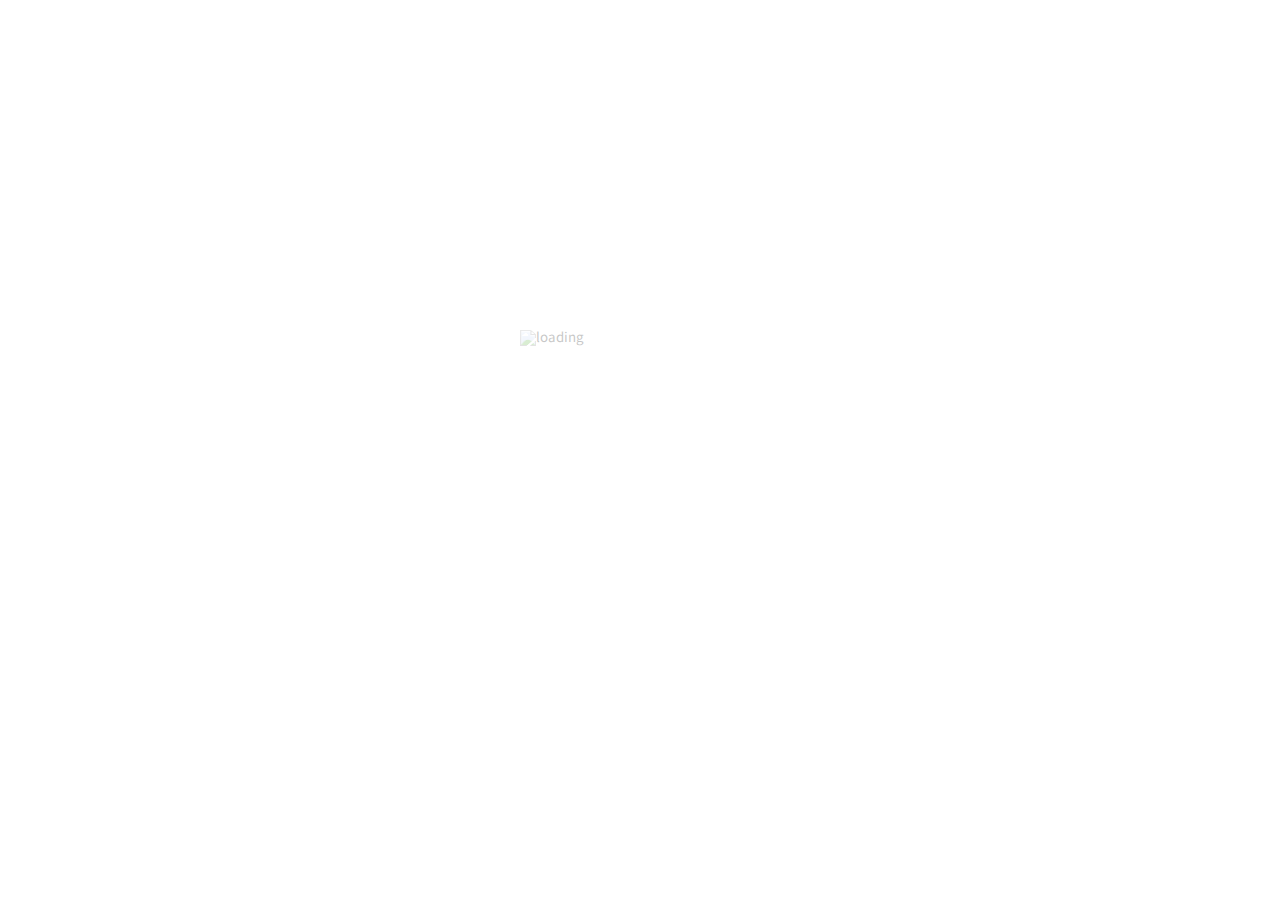
==== commit 836923a7: "Add files via upload" ====
--- a/index.html
+++ b/index.html
@@ -1,6 +1,6 @@
 <!DOCTYPE html>
 <!-- saved from url=(0028)/ -->
-<html>
+<html lang="ko">
 
 <head>
 	<meta http-equiv="Content-Type" content="text/html; charset=UTF-8">
@@ -16,11 +16,21 @@
 	<!--apple-->
 	<link rel="apple-touch-startup-image" href="favicon.ico">
 	<meta property="og:type" content="website">
-	<meta property="og:title" content="">
-	<meta property="og:description" content="">
-	<meta property="og:image" content="">
+	<meta property="og:title" content="Daseul's Portfolio">
+	<meta property="og:description" content="포트폴리오 전용 웹 사이트입니다.">
+	<meta property="og:image" content="images/intro.png">
 	<meta property="og:url" content="">
-	<script src="http://code.jquery.com/jquery-latest.min.js"></script>
+	<script src="js/jquery-latest.min.js"></script>
+	<script type="text/javascript" src="https://cdn.jsdelivr.net/npm/emailjs-com@2/dist/email.min.js"></script>
+	<script type="text/javascript">
+		(function() {
+			emailjs.init("user_T3nJCiraHpJ2GwywEvF6m");
+		})();
+	</script>
+	<script type="text/javascript">
+
+	</script>
+
 	<script src="js/index.js"></script>
 	<link rel="stylesheet" href="css/base.css">
 	<link rel="stylesheet" href="css/index.css">
@@ -30,16 +40,16 @@
 
 <body>
 	<!--  loading-->
-	<div class="loading" style="display: none;">
-		<img src="images/loading.gif" alt="loaing...">
+	<div class="loading">
+		<button><img id="loadAM" src="images/circle_.png" alt="loading"></button>
 	</div>
 	<!--  loading-->
 
-
-	<div id="wrap">
+<section style="display:none">
+	<div id="wrap" >
 		<header class="clearfix">
-			<a href="#">
-				<h1 class="logo">김다슬의 포트폴리오</h1>
+			<a href="#" class="logo">
+				<h1>김다슬의 포트폴리오</h1>
 			</a>
 			<div class="inner">
 				<nav>
@@ -87,14 +97,15 @@
 		</section>
 		<section class="about clearfix" id="about">
 			<div class="titles">
-				<h2 class="title colorChange">About me</h2>
+				<h2 class="title">About me</h2>
 				<h3 class="sub_title">introduce myself</h3>
 			</div>
 			<div class="inner clearfix">
 				<div class="intro">
 					<div class="con_wrap">
 						<div class="hello_img"><img src="images/hello_img.png" alt="Hello, world!"></div>
-						<p class="text"> 안녕하세요. 신입 웹 프론트엔드 개발자 김다슬입니다.<br> 소중한 시간을 내어 제 포트폴리오 사이트에 방문해 주셔서 감사합니다 : )<br><br> 강남대학교 회화디자인학부에서 서양화와 산업디자인을 복수전공 하였고 <br>재학 중 웹디자인 수업을 통해 HTML과 CSS를 처음 접하게 되었습니다.<br>이후 코딩에 재미가 붙어 컴공과 웹개발 수업을 들으며<br> 웹표준, 웹 접근성과 JS, jQuery를 접했고 프론트엔드 개발자로서 갖춰야할 기본 소양을 갖추려 열심히 공부했습니다. <br><br>졸업 후 UI/UX 반응형 웹퍼블리셔 5개월 양성과정 이수하며 실무에서 잘 쓸 수 있도록 그동안 배운 것들을 내 것으로 만드려 노력하였습니다.<br> 이번 21년 4월달 중순부터 매주 주말 React.JS 수업을 들을 예정입니다. <br>아직 화려한 스킬이나 완벽한 역량을 갖추지 않았지만 <br><span>무엇보다 재미있고, 잘 할 수 있고, 잘 하게 될 것이라는 확신과 열정</span>으로 끊임없이 공부하고 있습니다.<br><br>졸업과 동시에 새로운 출발을 앞둔 지금 많이 설레고 긴장되지만 <br> 항상 '즐겁게 일하되 배움을 게을리하지 않는 사람이 되자'를 모토로 빠르게 변화하는 트렌드에 발 맞춰 성장하는 사람이 되겠습니다. <br> <br> 더 자세한 프로필을 확인하고 싶으시다면, 아래 버튼을 눌러주세요! <br> 끝까지 읽어주셔서 감사합니다 : )</p> <button class="intro_more">more</button>
+						<p class="text"> 안녕하세요. 신입 웹 프론트엔드 개발자 김다슬입니다.<br> 소중한 시간을 내어 제 포트폴리오 사이트에 방문해 주셔서 감사합니다 : )<br><br> 강남대학교 회화디자인학부에서 서양화와 산업디자인을 복수전공 하였고 <br>재학 중 웹디자인 수업을 통해 HTML과 CSS를 처음 접하게 되었습니다.<br>이후 코딩에 재미가 붙어 컴공과 웹개발 수업을 들으며<br> 웹표준, 웹 접근성과 JS, jQuery를 접했고 프론트엔드 개발자로서 갖춰야할 기본 소양을 갖추려 열심히 공부했습니다. <br><br>졸업 후 UI/UX 반응형 웹퍼블리셔 5개월 양성과정 이수하며 실무에서 잘 쓸 수 있도록 그동안 배운 것들을 내 것으로 만드려 노력하였습니다.<br> 이번 21년 4월달 중순부터 매주 주말 React.JS 수업을 들을 예정입니다. <br>아직 화려한 스킬이나 완벽한 역량을 갖추지 않았지만 <br><span>무엇보다 재미있고, 잘 할 수 있고, 잘 하게 될 것이라는 확신과 열정</span>으로 끊임없이 공부하고 있습니다.<br><br>졸업과 동시에 새로운 출발을 앞둔 지금 많이 설레고 긴장되지만 <br> 항상 '즐겁게 일하되 배움을 게을리하지 않는 사람이 되자'를 모토로 빠르게 변화하는 트렌드에 발 맞춰 성장하는 사람이 되겠습니다. <br> <br> 더 자세한 프로필을 확인하고 싶으시다면, 아래 버튼을 눌러주세요! <br> 끝까지 읽어주셔서 감사합니다 : )</p>
+						<button class="intro_more">more</button>
 					</div>
 				</div>
 				<div class="skill">
@@ -102,32 +113,32 @@
 						<div class="develep">
 							<h4 class="part">DEVELPMENT</h4>
 							<div class="html"><img src="images/html_img.png" alt="html icon">
-								<progress value="90" max="100" id="pro1" class="progress">
+								<progress value="10" max="100" id="pro1" class="progress">
 									<strong>progess:90%;</strong>
 								</progress>
 								<p class="detail">- 웹 표준 준수 및 효율적인 구조를 최우선적인 목표로 하여 마크업하고, 크로스 브라우징 이슈에 대해 인지하고 있습니다.<br>기본적이고 필수적인 태그들의 기능과 속성들을 정확히 알고 있습니다.</p>
 							</div>
 							<div class="css"><img src="images/css_img.png" alt="css icon">
-								<progress value="90" max="100" id="pro2" class="progress"></progress>
+								<progress value="10" max="100" id="pro2" class="progress"></progress>
 								<p class="detail">- Animate와 transform을 활용하며 브라우저 크기에 대응하는 미디어쿼리 사용이 가능합니다.</p>
 							</div>
 							<div class="js"><img src="images/js_img.png" alt="js icon">
-								<progress value="80" max="100" id="pro3" class="progress"></progress>
+								<progress value="10" max="100" id="pro3" class="progress"></progress>
 								<p class="detail">- 텝 베이직, 아코디언, 슬라이드 화면 구현, 모달 팝업, 네비게이션 항목 구성을 할 수 있습니다. <br>jQuery 라이브러리를 사용하여 각종 이벤트를 메서드 체인 형식으로 동적 화면 구현하는데 사용할 수 있습니다. </p>
 							</div>
 						</div>
 						<div class="grapic">
 							<h4 class="part">GRAPHIC</h4>
 							<div class="psd"><img src="images/psd_img.png" alt="photoshop icon">
-								<progress value="85" max="100" id="pro4" class="progress"></progress>
+								<progress value="10" max="100" id="pro4" class="progress"></progress>
 								<p class="detail">- 합성, 사진 편집 등의 2D 그래픽 작업을 비롯한 다양한 웹 시안 작업이 가능합니다. </p>
 							</div>
 							<div class="ai"><img src="images/ai_img.png" alt="ai icon">
-								<progress value="90" max="100" id="pro5" class="progress"></progress>
+								<progress value="10" max="100" id="pro5" class="progress"></progress>
 								<p class="detail">- 아이콘 제작 등 벡터 소스의 자유로운 제작과 편집이 가능합니다.</p>
 							</div>
 							<div class="xd"><img src="images/xd_img.png" alt="xd icon">
-								<progress value="95" max="100" id="pro6" class="progress"></progress>
+								<progress value="10" max="100" id="pro6" class="progress"></progress>
 								<p class="detail">- 다양한 스마트 기기의 프로토타입을 제작하고, 프로토타입을 바탕으로 프로젝트의 UI를 구현할 수 있습니다.</p>
 							</div>
 						</div>
@@ -135,10 +146,10 @@
 				</div>
 			</div>
 		</section>
-		<section class="mywork1" id="work">
+		<section class="mywork clearfix" id="work">
 			<div class="titles">
-				<h2 class="title colorChange">My works</h2>
-				<h3 class="sub_title">Web-page design &amp; publising</h3>
+				<h2 class="title">My works</h2>
+				<h3 class="sub_title">2020.12 ~ 2021.03</h3>
 			</div>
 			<div class="inner clearfix">
 				<div class="works clearfix moving_all">
@@ -166,12 +177,11 @@
 						</div>
 					</div>
 					<div class="banner1_3 moving_all">
-						<div class="caption bg">
-							<div class="bd_line">
-								<p class="pjt_name">라이나생명<br><span>[웹 리디자인]<br>21.02.23 제작소요시간 5시간</span></p>
-
-								<div class="more_btn clearfix">
-									<div class="more"><a href="http://kimds1599.dothome.co.kr/Lina" target="_blank">Go to page</a></div>
+						<div class="caption">
+							<div class="bd_line">
+								<p class="pjt_name">파리크라상<br><span>[반응형 웹 리디자인]<br>21.03.12 제작소요시간 4시간</span></p>
+								<div class="more_btn clearfix">
+									<div class="more"><a href="http://kimds1599.dothome.co.kr/pariscroissant" target="_blank">Go to page</a></div>
 									<div class="more"><a href="#" target="_blank">View the plan</a></div>
 								</div>
 							</div>
@@ -207,21 +217,22 @@
 					<div class="banner3_2 moving_all">
 						<div class="caption">
 							<div class="bd_line">
-								<p class="pjt_name">파리크라상<br><span>[반응형 웹 리디자인]<br>21.03.12 제작소요시간 4시간</span></p>
-								<div class="more_btn clearfix">
-									<div class="more"><a href="http://kimds1599.dothome.co.kr/pariscroissant" target="_blank">Go to page</a></div>
+								<p class="pjt_name">regularBold<br><span>[반응형 웹]<br>20.12.17</span></p>
+
+								<div class="more_btn clearfix">
+									<div class="more"><a href="http://kimds1599.dothome.co.kr/regularBold" target="_blank">Go to page</a></div>
 									<div class="more"><a href="#" target="_blank">View the plan</a></div>
 								</div>
 							</div>
 						</div>
 					</div>
 					<div class="banner3_3 moving_all">
-						<div class="caption">
-							<div class="bd_line">
-								<p class="pjt_name">regularBold<br><span>[기본 웹]<br>20.12.17</span></p>
-
-								<div class="more_btn clearfix">
-									<div class="more"><a href="http://kimds1599.dothome.co.kr/regularBold" target="_blank">Go to page</a></div>
+						<div class="caption bg">
+							<div class="bd_line">
+								<p class="pjt_name">라이나생명<br><span>[반응형 웹 리디자인]<br>21.02.23 제작소요시간 3시간</span></p>
+
+								<div class="more_btn clearfix">
+									<div class="more"><a href="http://kimds1599.dothome.co.kr/Lina" target="_blank">Go to page</a></div>
 									<div class="more"><a href="#" target="_blank">View the plan</a></div>
 								</div>
 							</div>
@@ -233,14 +244,14 @@
 			</div>
 		</section>
 
-		<div class="fake_area" id="contact"></div>
+		<div class="fake_area " id="contact"></div>
 		<footer>
-			<div class="contact">
+			<div class="contact ">
 				<div class="titles">
 					<h2 class="title">Contact me</h2>
 					<h3 class="sub_title">looking forward to contact </h3>
 				</div>
-				<div class="wrapper">
+				<div class="wrapper clearfix">
 					<div class="phone_number">
 						<img src="images/phone_icon.png">
 						<p><a href="javascript://">*82 01 7704 4040</a></p>
@@ -248,6 +259,10 @@
 					<div class="email_address">
 						<img src="images/mail_icon.png">
 						<p><a href="javascript://">kimds1599@gmail.com</a></p>
+					</div>
+					<div class="resume">
+						<img src="images/download.png" alt="이력서 다운로드">
+						<p><a href="file/김다슬_프론트엔드_개발자_입사지원서.pdf" download>이력서.pdf</a></p>
 					</div>
 				</div>
 				<button class="message">+ Send message</button>
@@ -295,11 +310,11 @@
 							</tr>
 							<tr>
 								<td>Email</td>
-								<td>kimds1599@gmail.com</td>
+								<td><a href="mailto:kimds1599@gmail.com">kimds1599@gmail.com</a></td>
 							</tr>
 							<tr>
 								<td>Github</td>
-								<td><a href="https://github.com/dallegro">dallegro</a></td>
+								<td><a href="https://github.com/dallegro" target="_blank">dallegro</a></td>
 							</tr>
 							<tr>
 								<td>Address</td>
@@ -334,29 +349,51 @@
 	</div>
 	<!--about me-->
 	<!--  contact btn popup area-->
+
 	<div class="send">
-		<div class="send_close"><a href="javascript://"><img src="images/x_btn.png" alt="닫기"></a></div>
+		<div class="send_close">
+			<img src="images/x_btn.png" alt="닫기">
+		</div>
+
 		<div class="center">
 			<div class="make_cell">
-				<form>
-					Name <span>*</span><br> <input type="text" name="name" placeholder="이름을 입력하세요"> <br>
-					Company <span>*</span><br><input type="text" name="company" placeholder="소속을 입력하세요"><br>
-					E-mail <span>*</span><br> <input type="text" name="email" placeholder="이메일 및 연락받으실 번호를 입력하세요"><br>
-					Message <span>*</span><br><br> <textarea name="" id="" style="width:100%" rows="10" placeholder="최대 200자까지 입력가능합니다..." maxlength="200"></textarea> <br>
-					<input type="submit" value="Send" class="sendbtn">
+
+				<form id="contactForm" name="data" target="_self">
+					<div>
+
+						<input type="hidden" name="contact_number">
+						<fieldset>
+							<label for="name">Name<span>*</span></label>
+							<input type="text" name="name" placeholder="성함을 입력해주세요">
+						</fieldset>
+
+						<fieldset>
+							<label for="company">Company <span>*</span></label>
+							<input type="text" name="company" placeholder="소속을 입력해주세요">
+						</fieldset>
+
+						<fieldset>
+							<label for="email">E-mail <span>*</span></label>
+							<input type="text" name="email" placeholder="메일 주소를 입력해주세요">
+						</fieldset>
+						<fieldset>
+							<label for="phone">Phone</label>
+							<input type="text" name="phone" placeholder="연락처를 입력해주세요">
+						</fieldset>
+
+						<fieldset>
+							<label for="message">Message<span>*</span></label>
+							<textarea name="message" style="width:100%" rows="10" placeholder="최대 200자까지 입력가능합니다." maxlength="200"></textarea>
+						</fieldset>
+						<button class="sendbtn" onclick="return check()">Send</button>
+
+					</div>
 				</form>
 			</div>
-
 		</div>
 
 	</div>
-	<!--  contact btn popup area-->
-	<!--      dimmed-->
-	<div class="dimmed" style="display: none;"></div>
-	<!--      dimmed-->
-
-
-
-
-
+	<!-- END -->
+
+</section>
 </body></html>
--- a/css/index.css
+++ b/css/index.css
@@ -199,13 +199,13 @@
 /* Firefox , Polyfill */
 progress,
 progress[role][aria-valuenow] {
-	background: #d70707;
+	background: #bcbcbc;
 	 !important;
 }
 
 /* Chrome */
 progress::-webkit-progress-bar {
-	background: #d70707;
+	background: #bcbcbc;
 }
 
 #pro4,
@@ -270,8 +270,12 @@
 	top: 20px;
 	right: 5%;
 	cursor: pointer;
-}
-
+	transition: all 0.5s ease-in-out;
+	
+}
+.x_btn:hover{
+	transform: rotate(180deg);
+}
 .profile_img,
 .profile_wrap {
 	width: 50%;
@@ -329,36 +333,36 @@
 
 
 
-.mywork1 {
+.mywork {
 	height: 1080px;
 	background: #fff;
 	width: 100%;
 }
 
-.mywork1 .inner {
+.mywork .inner {
 /*	outline: 3px solid lime;*/
 	max-width: 1440px;
 	margin: 0 auto;
 	min-width: 300px;
 }
 
-.mywork1 .inner .works {
+.mywork .inner .works {
 /*	outline: 3px solid green;*/
 	width: 32%;
 	height: 1000px;
 	float: left;
 	margin-right: 2%;
 }
-.mywork1 .inner .works > div {
+.mywork .inner .works > div {
 	background: #ffc5c5;
 }
 
-.mywork1 .inner .works:last-child {
+.mywork .inner .works:last-child {
 	float: right;
 	margin-right: 0;
 }
 
-.mywork1 .inner .works > div {
+.mywork .inner .works > div {
 	box-sizing: border-box;
 	position: relative;
 	overflow: hidden;
@@ -391,40 +395,40 @@
 	margin-bottom: 0;
 }
 
-.mywork1 .inner .works .banner1_1 {
+.mywork .inner .works .banner1_1 {
 	background: url(../images/banner1.png) no-repeat;
 	background-position: center;
 	background-size: cover;
 }
 
-.mywork1 .inner .works .banner1_2 {
+.mywork .inner .works .banner1_2 {
 	background: url(../images/banner1_2.png) no-repeat;
 	background-position: center;
 	background-size: cover;
 }
-.mywork1 .inner .works .banner1_3 {
+.mywork .inner .works .banner1_3 {
 	background: url(../images/banner1_3.png) no-repeat;
 	background-position: center;
 	background-size: cover;
 }
-.mywork1 .inner .works .banner2 {
+.mywork .inner .works .banner2 {
 	background: url(../images/banner2.png) no-repeat;
 	background-position: center top;
 	background-size: cover;
 }
 
-.mywork1 .inner .works .banner3_1 {
+.mywork .inner .works .banner3_1 {
 	background: url(../images/banner3_1.png) no-repeat;
 	background-position: center;
 	background-size: cover;
 }
 
-.mywork1 .inner .works .banner3_2 {
+.mywork .inner .works .banner3_2 {
 	background: url(../images/banner3_2.png) no-repeat;
 	background-position: center;
 	background-size: cover;
 }
-.mywork1 .inner .works .banner3_3 {
+.mywork .inner .works .banner3_3 {
 	background: url(../images/banner3_3.png) no-repeat;
 	background-position: center;
 	background-size: cover;
@@ -457,29 +461,29 @@
 	left: 2.5%;
 }
 
-.mywork1 .inner .works > div:hover .caption {
+.mywork .inner .works > div:hover .caption {
 	opacity: 1;
 	transform: translateY(-100px);
 }
 
-.mywork1 .inner p {
+.mywork .inner p {
 	text-align: center;
 	color: #fff;
 }
 
-.mywork1 .inner .pjt_name {
+.mywork .inner .pjt_name {
 	color: #fff;
 	font-weight: 800;
 	padding-top: 20%;
 	font-size: 20px;
 }
 
-.mywork1 .inner .pjt_name span {
+.mywork .inner .pjt_name span {
 	font-weight: normal;
 	font-size: 16px;
 }
 
-.mywork1 .inner .works .banner2 .pjt_name {
+.mywork .inner .works .banner2 .pjt_name {
 	padding-top: 65%;
 }
 
@@ -545,164 +549,6 @@
 .overview > div:last-child {
 	margin-right: 0;
 }
-
-
-/*  work2 popup */
-.pop_base {
-	position: fixed;
-	width: 100%;
-	height: 100%;
-	left: 0;
-	top: 0;
-	display: none;
-	z-index: 999;
-}
-
-.pop_con {
-	max-width: 953px;
-	min-width: 300px;
-	position: relative;
-	left: 50%;
-	top: 50%;
-	transform: translate(-50%, -50%);
-	box-sizing: border-box;
-	background: #fff;
-	z-index: 9999;
-	box-shadow: 2px 4px 5px rgba(0, 0, 0, 0.19);
-}
-
-.right_area {
-	float: left;
-}
-
-.on {
-	display: block;
-}
-
-.pop_base .banner_text p {
-	font-size: 26px;
-	color: #454545;
-	margin-top: 110px;
-	font-weight: 600;
-}
-
-.pop_base .banner_text span {
-	font-size: 16px;
-	color: #c7c7c7;
-}
-
-.pop_base .banner_text .banner_descript {
-	font-size: 14px;
-	line-height: 1.8;
-	margin-top: 10px;
-	font-weight: normal;
-}
-
-.banner_img {
-	width: auto;
-	float: left;
-	padding: 32px 40px;
-}
-
-.pop_base .color {
-	font-size: 12px;
-	line-height: 2;
-	color: #6a6a6a;
-	margin: 20px 0 0 30px;
-	width: auto;
-}
-
-.pop_base .palettes {
-	margin: -10px 0 35px 75px;
-}
-
-.pop_base .palettes div {
-	float: left;
-	margin-right: 13px;
-	width: 50px;
-	height: 50px;
-	border-radius: 50%;
-}
-
-.work_pop6 .palette_1 {
-	background: #ffd93a;
-}
-
-.work_pop6 .palette_2 {
-	background: #00bdea;
-}
-
-.work_pop6 .palette_3 {
-	background: #ff7709;
-}
-
-.work_pop7 .palettes {
-	right: 150px;
-}
-
-.work_pop7 .palette_1 {
-	background: #cea674;
-}
-
-.work_pop7 .palette_2 {
-	background: #85a892;
-}
-
-.work_pop7 .palette_3 {
-	background: #4ba2b6;
-}
-
-.work_pop7 .palette_4 {
-	background: #c29d89;
-}
-
-.work_pop8 .palette_1 {
-	background: #b3dee1;
-}
-
-.work_pop8 .palette_2 {
-	background: #7cbfc2;
-}
-
-.work_pop8 .palette_3 {
-	background: #608d6e;
-}
-
-.work_pop9 .banner_text p {
-	margin-top: 140px;
-}
-
-.work_pop10 .pop_con .color {
-	margin: 20px 0 35px 30px;
-}
-
-.work_pop11 .banner_text p {
-	margin-top: 80px;
-}
-
-.banner_close {
-	position: absolute;
-	right: 5%;
-	top: 5%;
-}
-
-.pop_con .moreview {
-	color: #868686;
-	border: 1px solid #aaaaaa;
-	padding: 7px 30px;
-	line-height: 30px;
-	text-align: center;
-	font-size: 12px;
-}
-
-.moreview:hover {
-	background: #606060;
-	border: none;
-	color: #fff;
-}
-
-/*  work2 popup */
-
 
 
 /*form*/
@@ -756,7 +602,11 @@
 	position: absolute;
 	right: 5%;
 	top: 5%;
+	transition: all 0.5s ease-in-out;
 	
+}
+.send .send_close:hover{
+	transform: rotate(180deg);
 }
 
 .send_move {
@@ -766,11 +616,6 @@
 }
 
 /*form*/
-
-
-
-
-
 /* - - -  media qurey  - - - */
 
 /* 980px teblet */
@@ -913,34 +758,36 @@
 		margin: 0;
 	}
 
-	.mywork1 {
+	.mywork {
 		height: auto;
 	}
 
-	.mywork1 .inner {
+	.mywork .inner {
 		margin: 0 5%;
 	}
-
+	.mywork p {
+		line-height: 1.2;
+	}
 	.caption .more_btn {
 		margin: 10px auto;
 	}
 
-	.mywork1 .inner .pjt_name {
+	.mywork .inner .pjt_name {
 		padding-top: 25%;
 	}
 
-	.mywork1 .inner .works .banner2 .pjt_name {
+	.mywork .inner .works .banner2 .pjt_name {
 		padding-top: 15%;
 	}
 
-	.mywork1 .inner .works {
+	.mywork .inner .works {
 		width: 100%;
 		height: 30.6122vw;
 		float: none;
 		background-position: center bottom;
 	}
 
-	.mywork1 .inner .works .banner2 {
+	.mywork .inner .works .banner2 {
 		height: 40.8163vw;
 		margin-bottom: 3%;
 		float: left;
@@ -975,30 +822,6 @@
 		margin-right: 0;
 	}
 
-	.mywork2 {
-		height: auto;
-	}
-
-	.mywork2 .banners {
-		box-sizing: border-box;
-		padding: 5%;
-	}
-
-	.mywork2 .banners > div {
-		box-sizing: border-box;
-		width: 49.25%;
-		margin-right: 1.5%;
-		float: left;
-	}
-
-	.mywork2 .inner .banner5 {
-		display: none;
-	}
-
-	.mywork2 .banners .banner5 {
-		margin-right: 0;
-	}
-
 	.caption {
 		position: absolute;
 		top: 0px;
@@ -1008,7 +831,7 @@
 		opacity: 1;
 	}
 
-	.mywork1 .inner .works > div:hover .caption {
+	.mywork .inner .works > div:hover .caption {
 		transform: none;
 	}
 
@@ -1017,6 +840,7 @@
 		padding: 5%;
 		box-sizing: border-box;
 	}
+	
 }
 
 
@@ -1055,11 +879,11 @@
 		line-height: 18px;
 	}
 
-	.mywork1 {
-		height: 2500px;
-	}
-
-	.mywork1 .inner .works > div {
+	.mywork {
+		height: 2350px;
+	}
+
+	.mywork .inner .works > div {
 		width: 100%;
 		float: left;
 		margin: 0;
@@ -1067,11 +891,11 @@
 		min-height: 200px;
 	}
 
-	.mywork1 .inner .pjt_name {
+	.mywork .inner .pjt_name {
 		padding: 8% 0;
 		height: 30%;
 	}
-	.mywork1 .inner .works .banner2 {
+	.mywork .inner .works .banner2 {
 		margin-top: 3%;
 		width: 100%;
 		float: left;
@@ -1081,26 +905,8 @@
 		min-height: 200px;
 	}
 
-	.mywork2 {
-		height: 100%;
-		width: 100%;
-		text-align: center;
-	}
-
-	.mywork2 .banners > div {
-		max-width: 100%;
-	}
-
-	.mywork2 .inner > div {
-		width: 100%;
-		margin: 2% auto;
-	}
-
-	.mywork2 .inner .banner5 {
-		display: block;
-	}
-
-	.mywork1 .inner .works .banner2 .pjt_name {
+	
+	.mywork .inner .works .banner2 .pjt_name {
 		padding: 10% 0;
 	}
 
@@ -1149,4 +955,6 @@
 		top: 5%;
 	}
 
-}
+
+
+}
--- a/css/common.css
+++ b/css/common.css
@@ -30,17 +30,30 @@
 .humbermenu .copyright{font-size: 12px; color: #9c9c9c; position: absolute; bottom: 10%; left:0;right: 0;}
 .humbermenu_on{top: 0; left: 0;}
 
-footer{text-align: center; position: fixed; bottom: 0; left: 0; right: 0; z-index: -9;}
-footer .contact{height: auto; max-height: 400px; }
+footer{text-align: center; position: relative;
+	bottom: -100px;bottom: 0; left: 0; right: 0; z-index: 1;}
+footer .contact{height: auto; max-height: 500px; }
 footer .label{height: 70px; background: #393939; width: 100%;}
 footer .label p{color: #9c9c9c; line-height: 70px; font-size: 12px;}
 footer .message{width: 184px; height: 32px; border: 1px solid #9d9d9d;color:#9d9d9d; margin: 2%;}
 footer .message:hover{background: #0d347b; color: #fff;border: none;}
-footer .wrapper a{color:#9d9d9d; font-size: 18px; }
+footer .wrapper a{color:#9d9d9d; font-size: 18px;
+word-break:break-all;}
 footer .wrapper a:hover{color:#0d347b;}
-footer .wrapper>div{display: inline-block; margin-right: 5%;}
+footer .wrapper>div{
+/*	outline: 3px solid red;*/
+	display: inline-block; 
+	margin-right: 5%;
+	width: 30%;
+	padding: 10px;
+	box-sizing: border-box;
+	text-align: center;
+	float: left;
+
+}
 footer .wrapper>div:last-child{margin-right: 0;}
-footer .wrapper div img{padding: 10%;}
+footer .wrapper div img{padding: 5%;
+}
 .fake_area{width: 100%; height: 25vw; min-height: 400px; max-height: 450px; z-index: -999; position: absolute;}
 
 aside {position: fixed; right:30px; bottom: 40px;}
@@ -67,6 +80,13 @@
    .humbermenu_on .menu_list{top:10%;}
    .humbermenu_on .menu_list li{width: 100%; margin: 0 auto; text-align: left; padding: 0;}
    .humbermenu_on .menu_list li a{clear: both; font-size: 40px;margin: 2%;}
+	div.wrapper>div p>a{
+	letter-spacing: -1px;
+	font-size: 0.9rem;
+}
+	footer{
+		bottom: -200px;
+	}
 }
 
 
